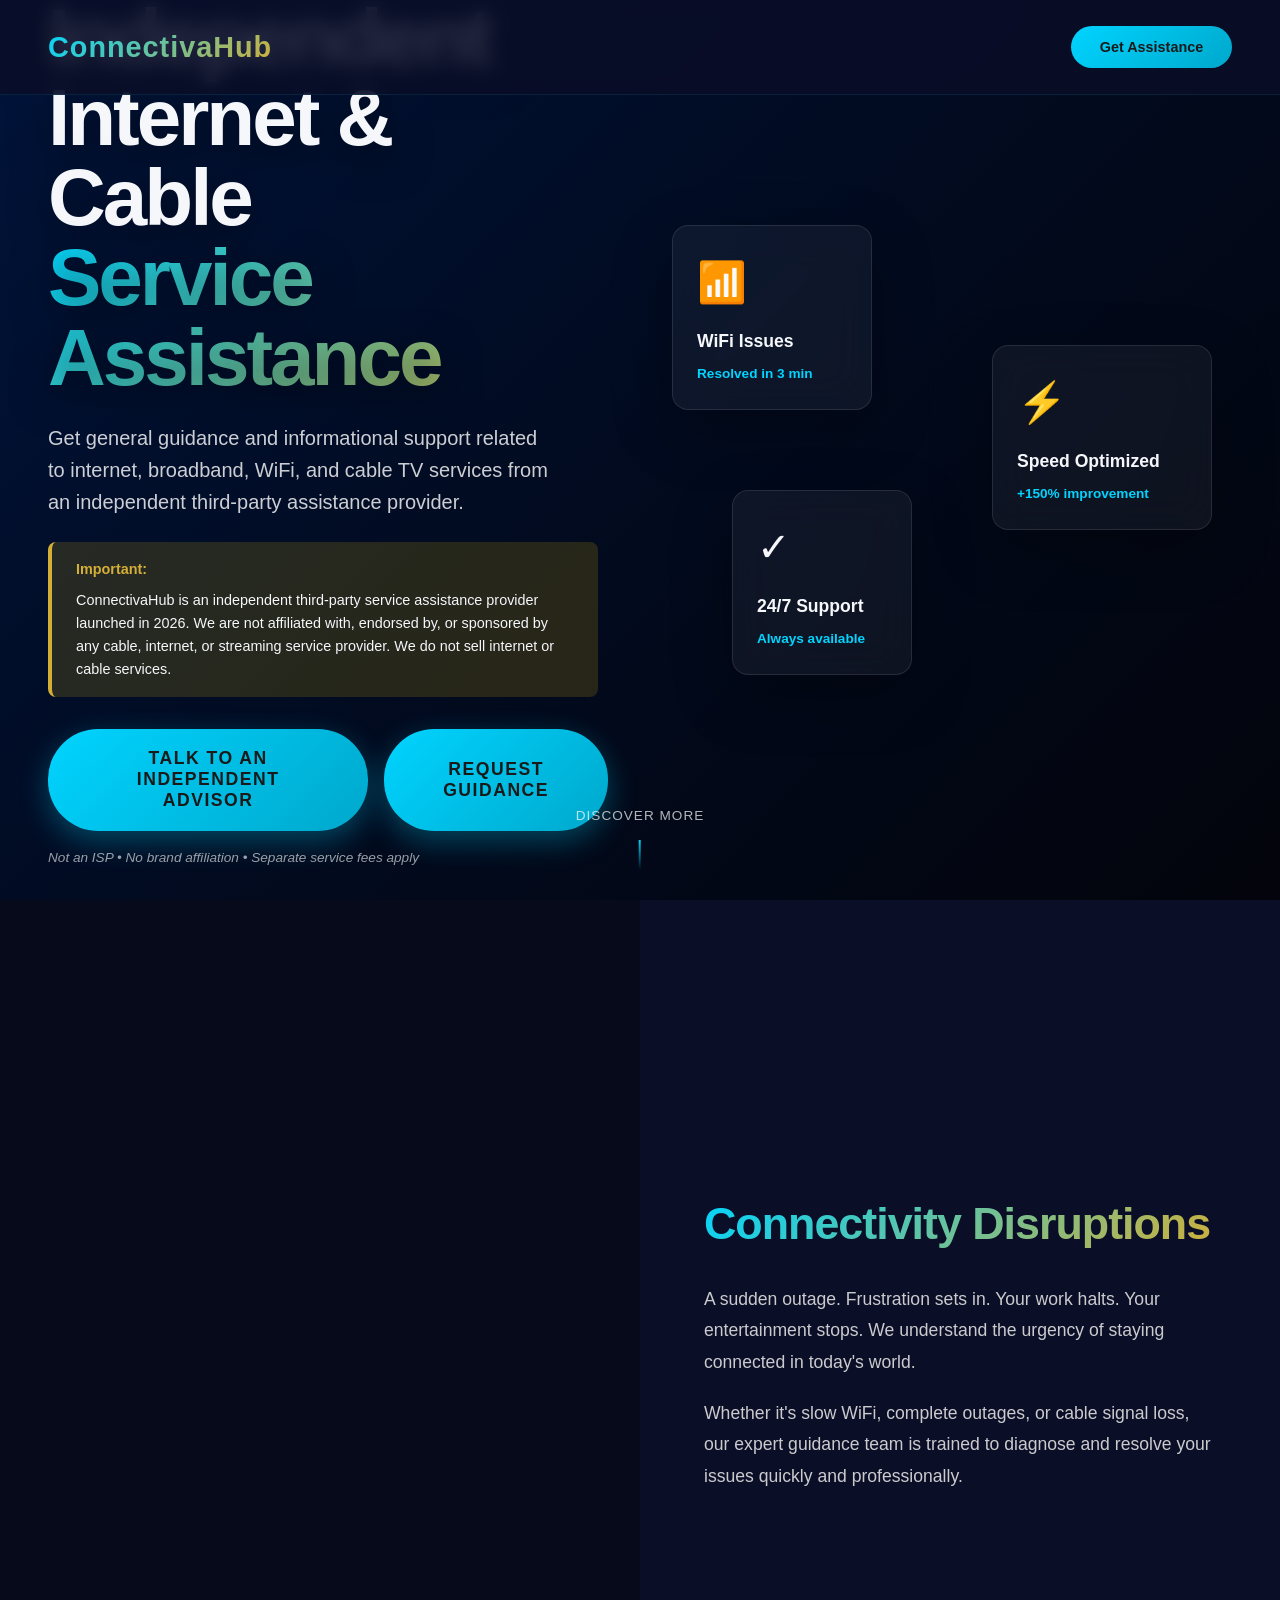
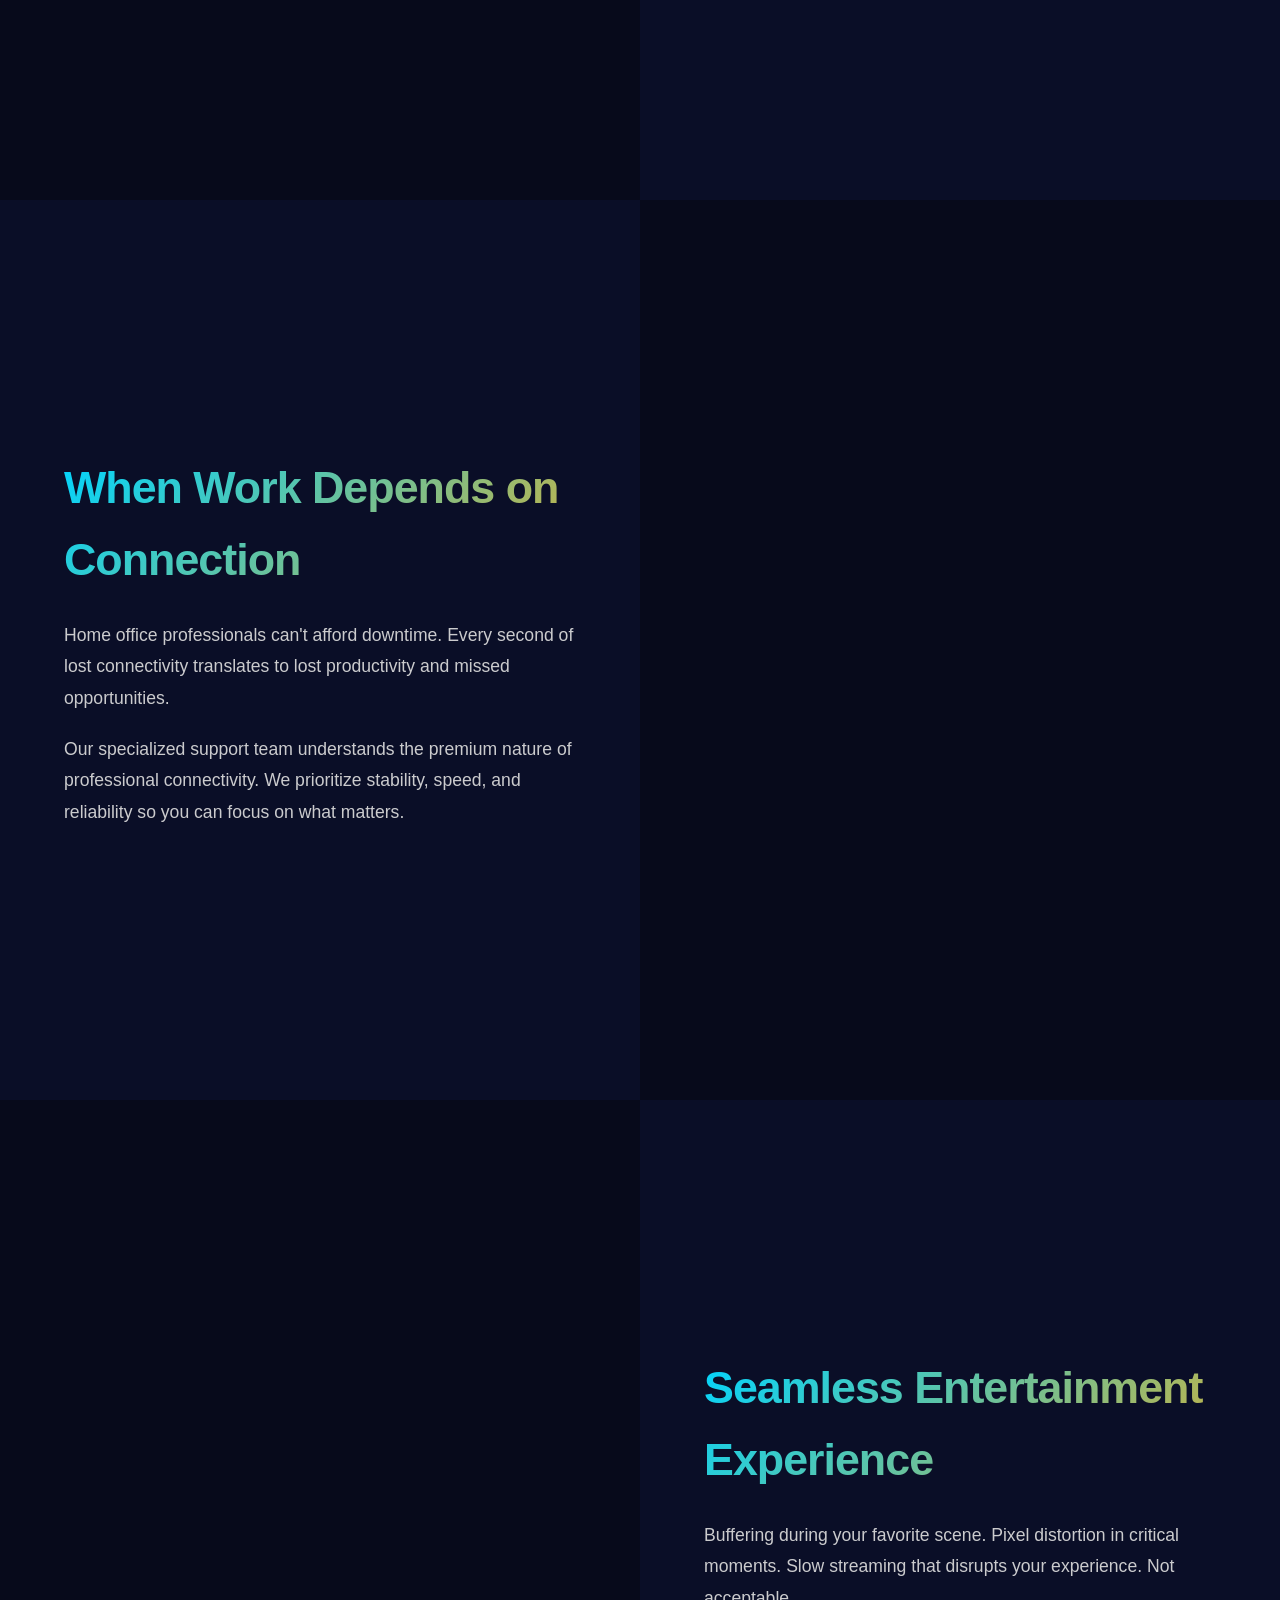
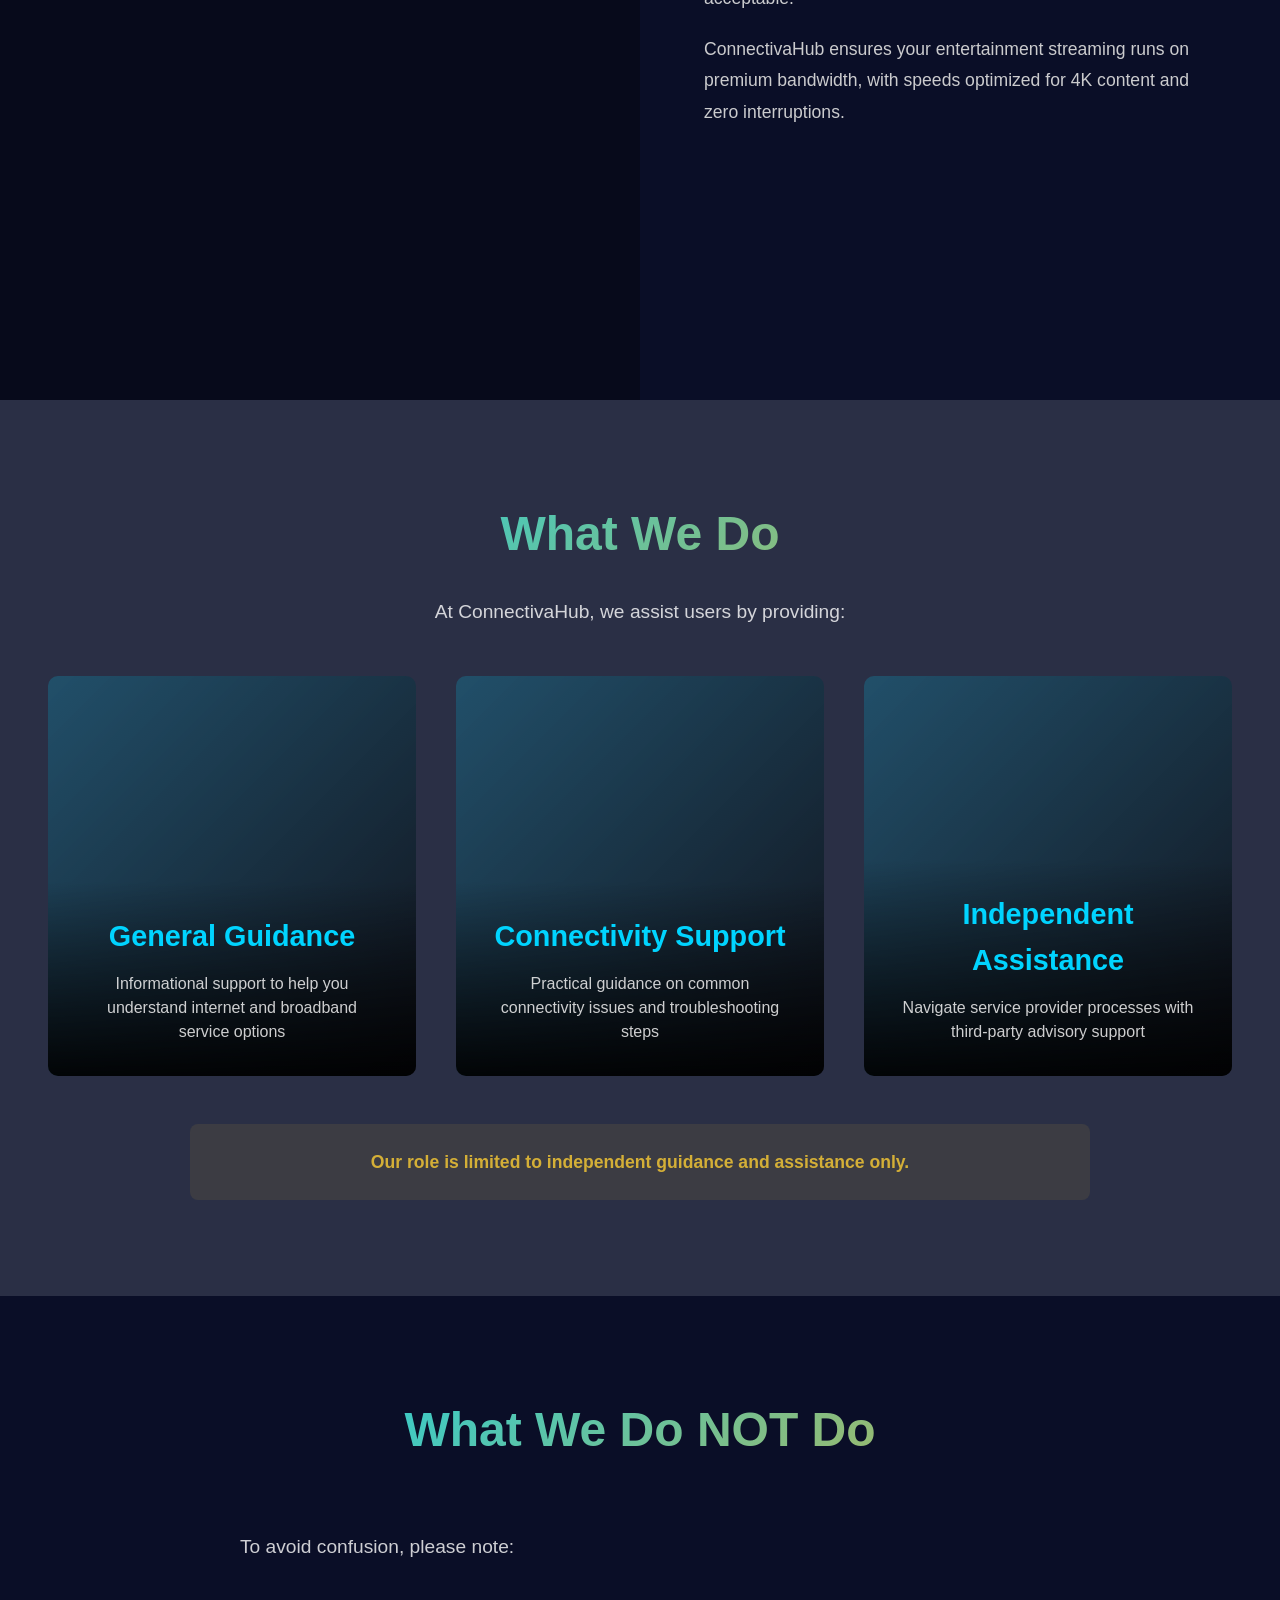
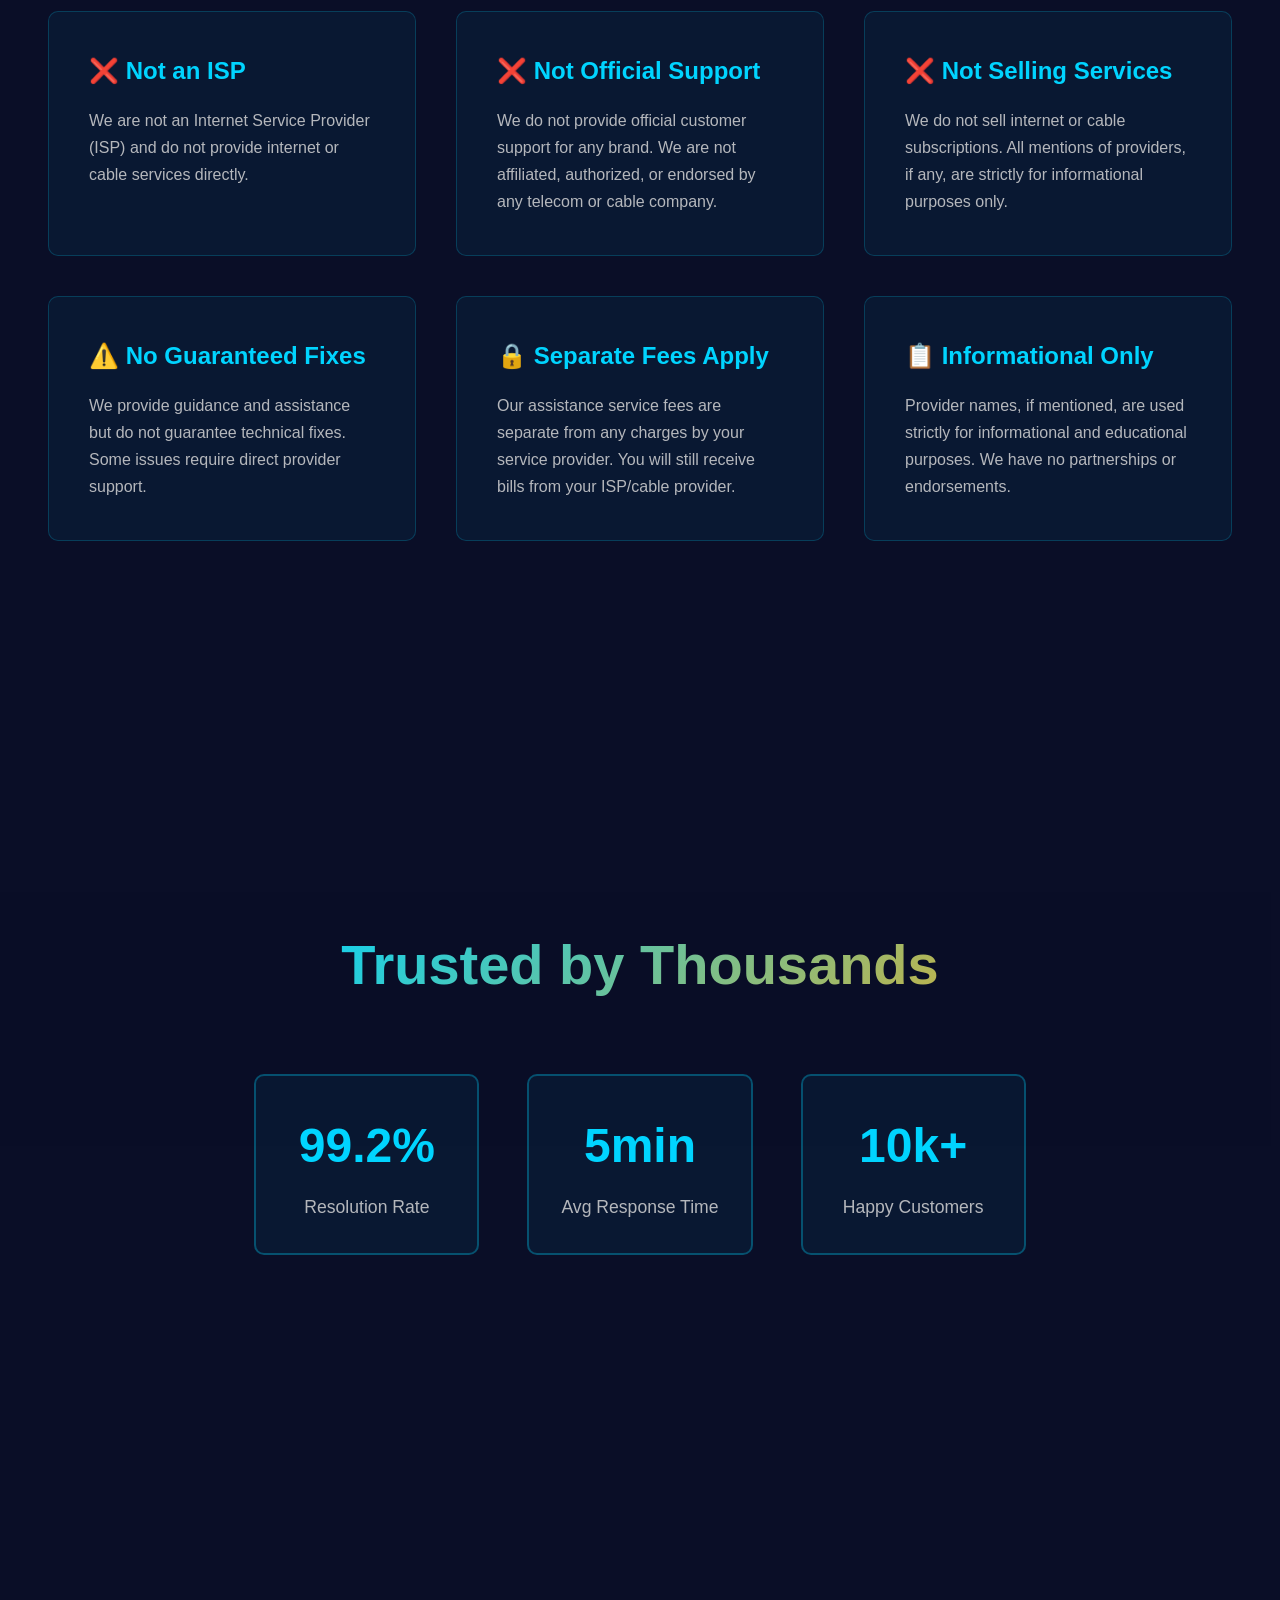
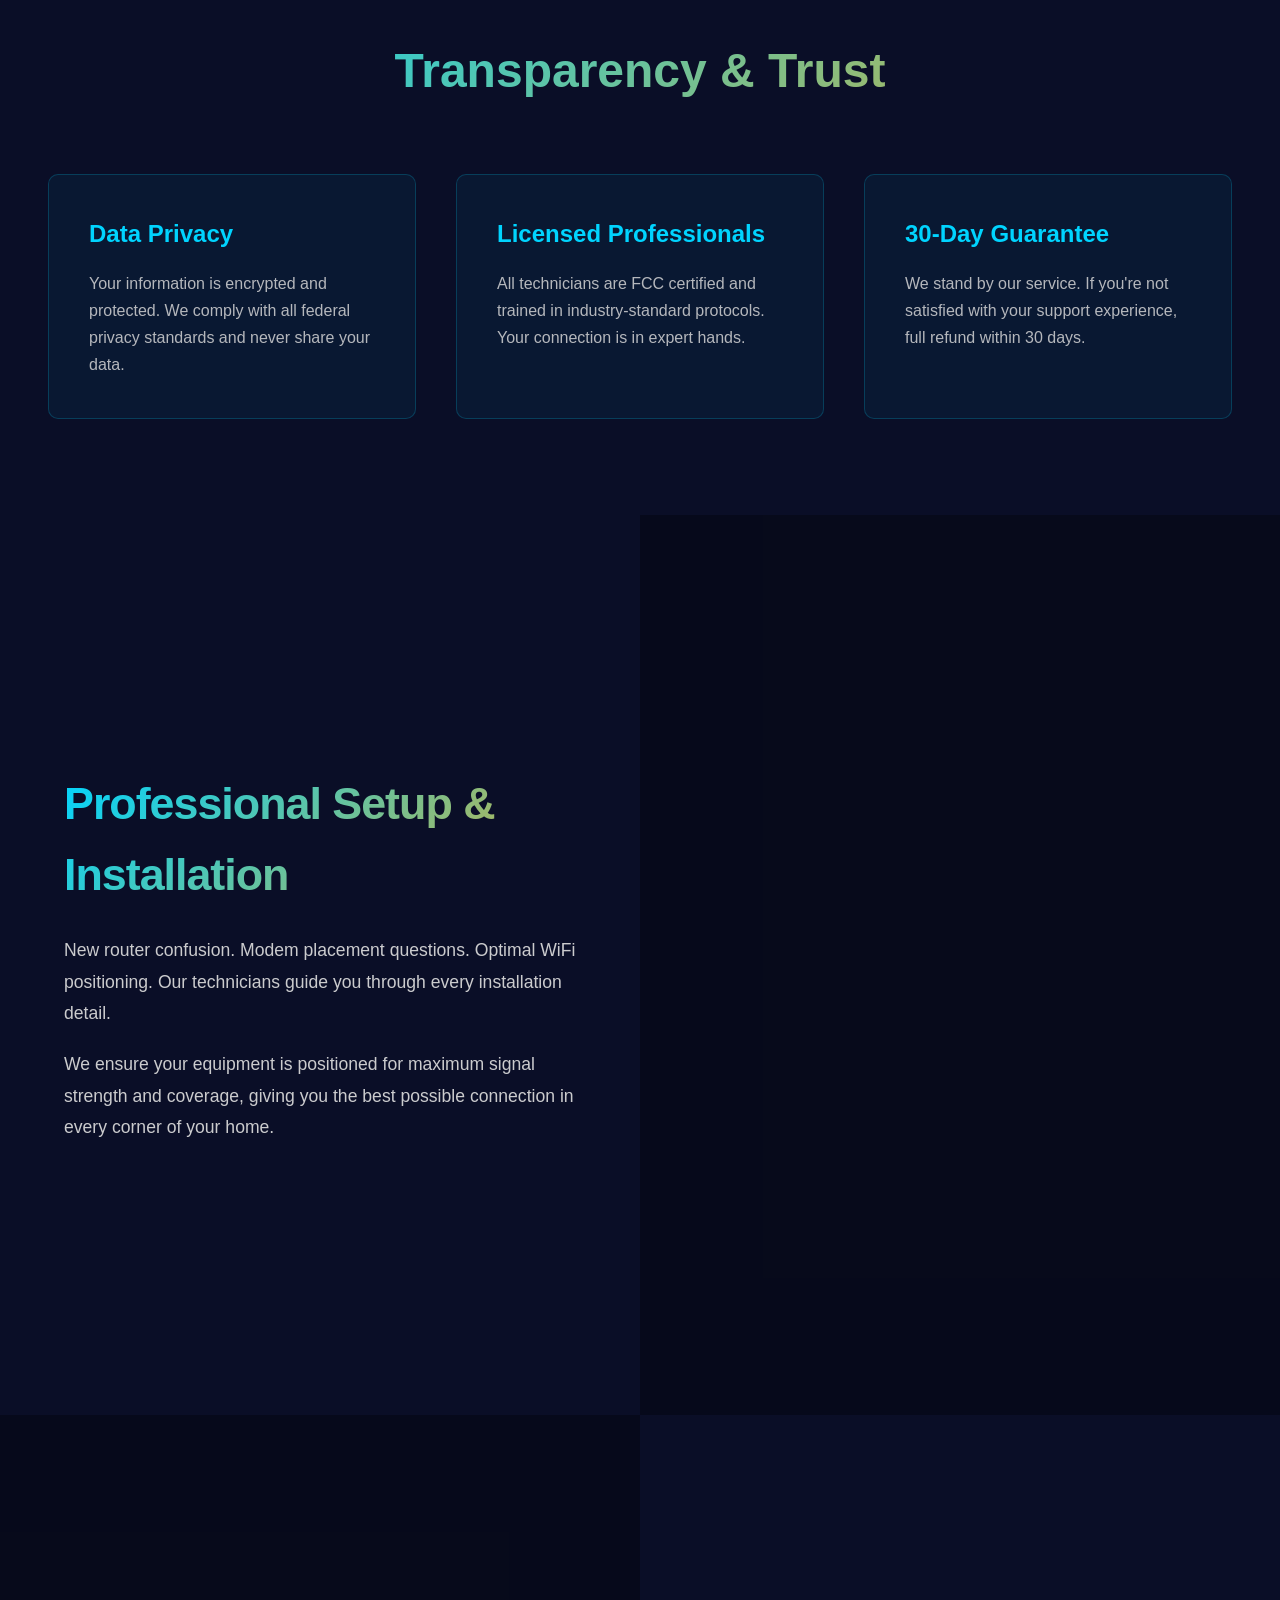
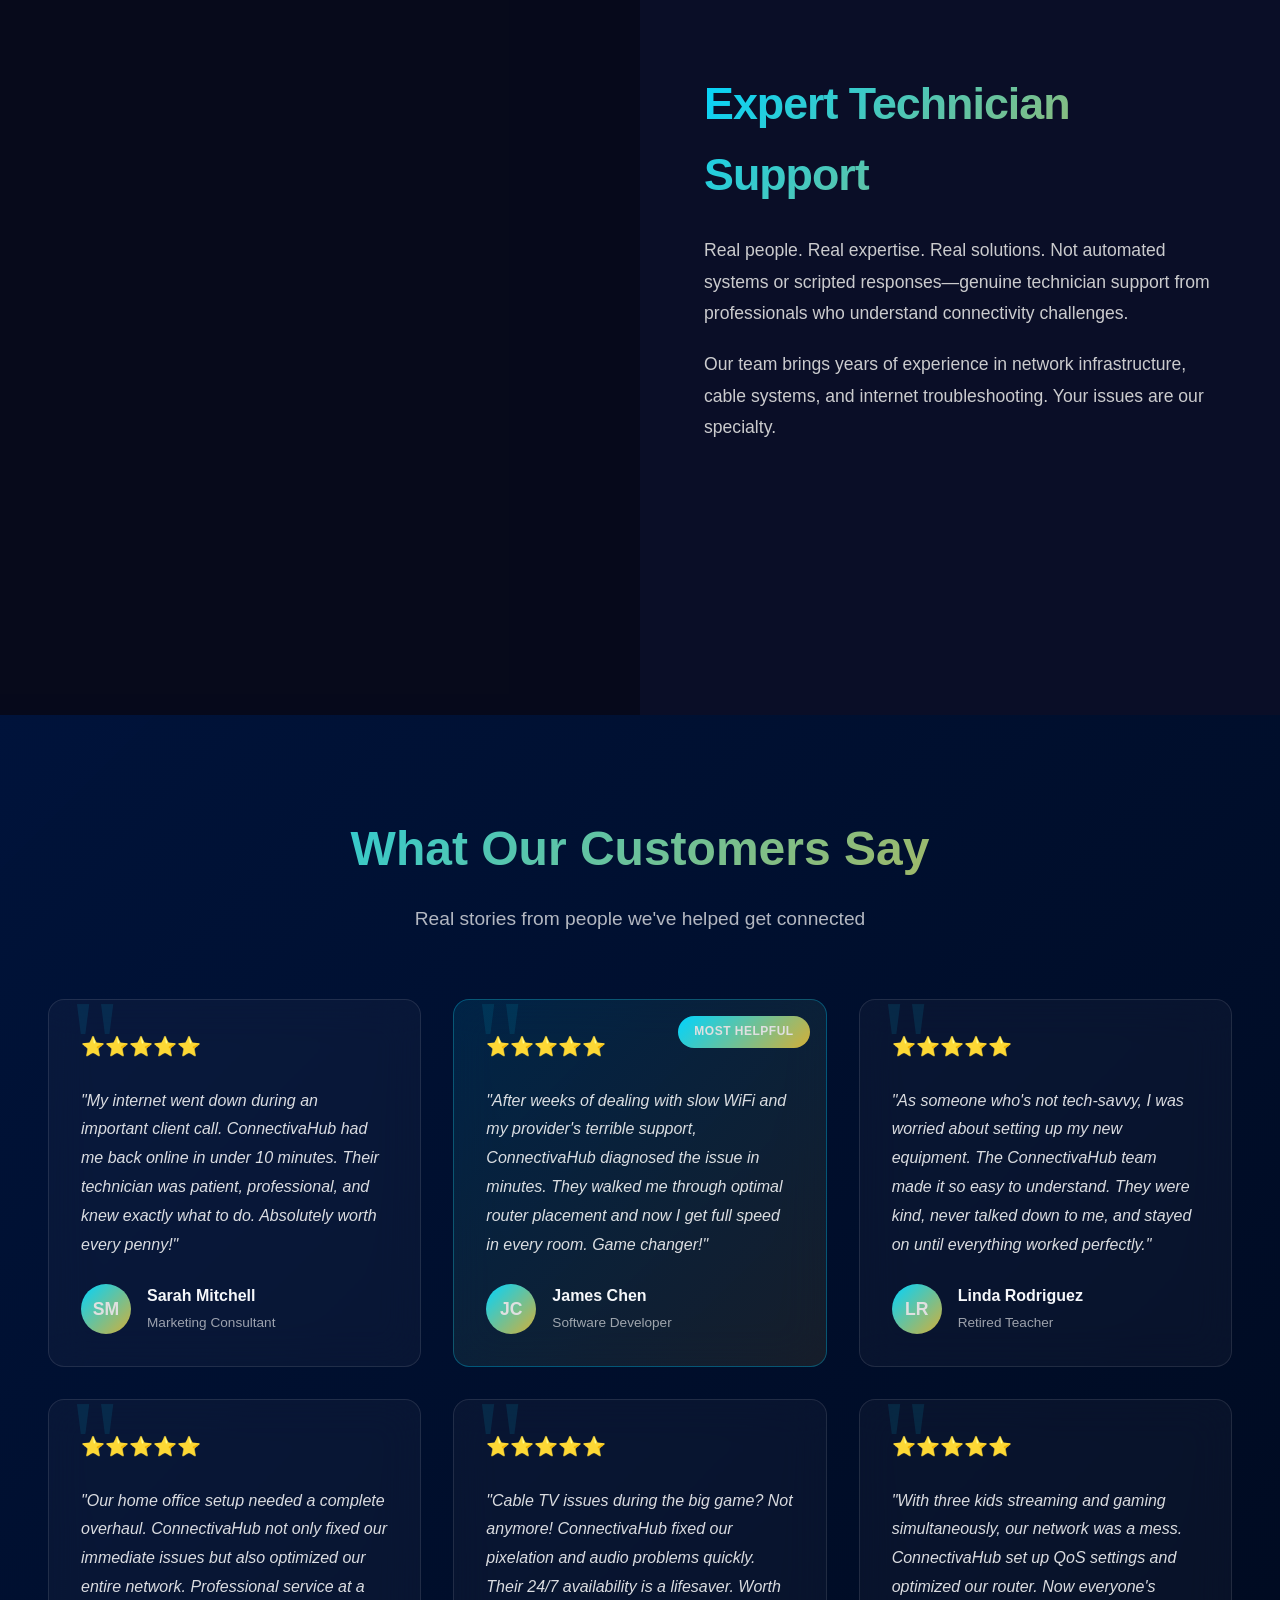
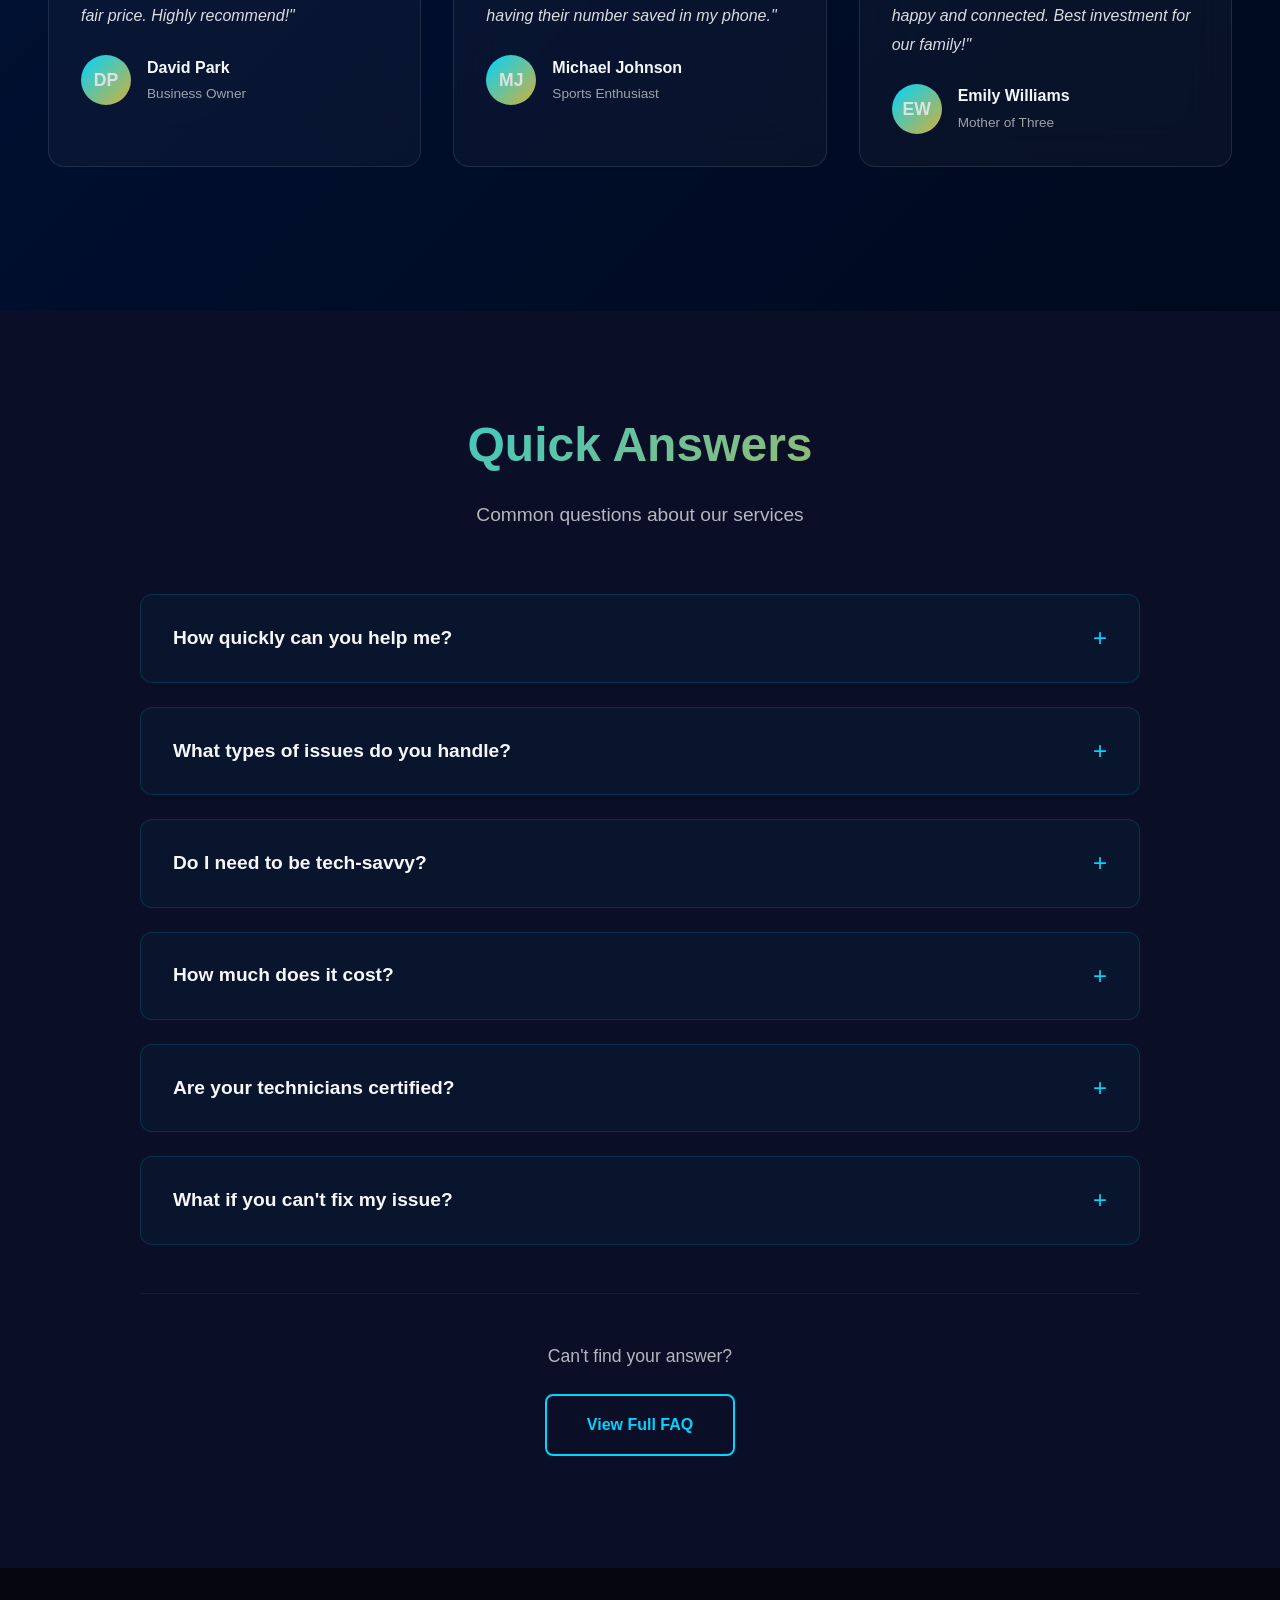
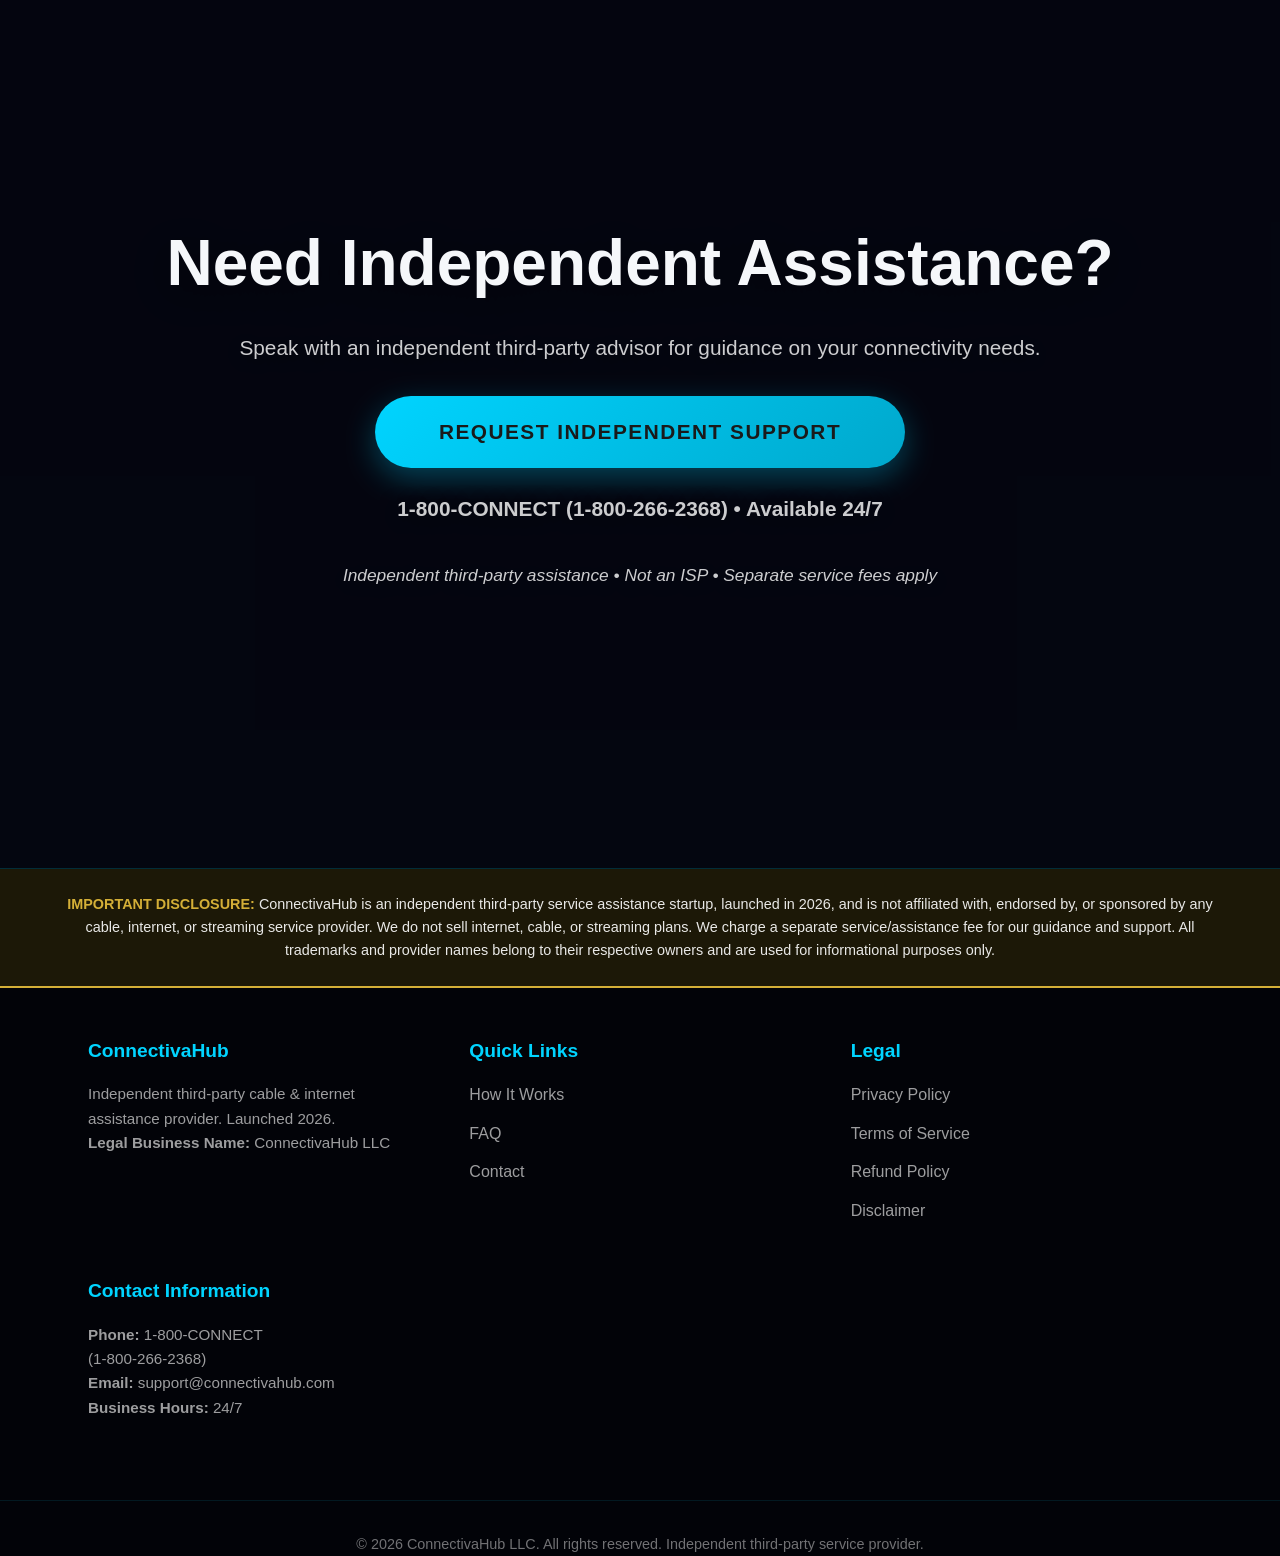
==== index.html @ 3f163848 "Initial commit: ConnectivaHub website - Independent third-party cable & internet assistance platform" ====
<!DOCTYPE html>
<html lang="en">
<head>
    <meta charset="UTF-8">
    <meta name="viewport" content="width=device-width, initial-scale=1.0">
    <title>ConnectivaHub - Independent Third-Party Cable & Internet Assistance</title>
    <link rel="stylesheet" href="style.css">
</head>
<body>
    <!-- Navigation -->
    <nav class="navbar">
        <div class="nav-container">
            <div class="logo">ConnectivaHub</div>
            <ul class="nav-links">
                <li><a href="index.html" class="active">Home</a></li>
                <li><a href="how-it-works.html">How It Works</a></li>
                <li><a href="faq.html">FAQ</a></li>
                <li><a href="contact.html">Contact</a></li>
            </ul>
            <button class="nav-cta">Get Assistance</button>
        </div>
    </nav>

    <!-- HERO SECTION -->
    <section class="hero">
        <div class="hero-background" style="background-image: url('https://images.unsplash.com/photo-1558002038-1055907df827?ixlib=rb-4.0.3&w=1600&q=80');">
            <div class="hero-overlay"></div>
        </div>
        
        <div class="hero-wrapper">
            <!-- Left Content -->
            <div class="hero-left">
                <div class="hero-badge">� Independent Third-Party Assistance</div>
                <h1 class="hero-title">
                    Independent Internet & Cable<br>
                    <span class="title-highlight">Service Assistance</span>
                </h1>
                <p class="hero-subtitle">Get general guidance and informational support related to internet, broadband, WiFi, and cable TV services from an independent third-party assistance provider.</p>
                
                <div class="hero-disclaimer">
                    <strong>Important:</strong> ConnectivaHub is an independent third-party service assistance provider launched in 2026. We are not affiliated with, endorsed by, or sponsored by any cable, internet, or streaming service provider. We do not sell internet or cable services.
                </div>
                
                <div class="hero-ctas">
                    <button class="cta-button hero-cta-primary">Talk to an Independent Advisor</button>
                    <button class="cta-button hero-cta-secondary">Request Guidance</button>
                </div>
                <div class="hero-cta-disclaimer">Not an ISP • No brand affiliation • Separate service fees apply</div>
                
                <div class="hero-stats">
                    <div class="stat-item">
                        <div class="stat-number">10K+</div>
                        <div class="stat-label">Problems Solved</div>
                    </div>
                    <div class="stat-divider"></div>
                    <div class="stat-item">
                        <div class="stat-number">5min</div>
                        <div class="stat-label">Avg Response</div>
                    </div>
                    <div class="stat-divider"></div>
                    <div class="stat-item">
                        <div class="stat-number">99%</div>
                        <div class="stat-label">Satisfaction</div>
                    </div>
                </div>
            </div>
            
            <!-- Right Content / Visual -->
            <div class="hero-right">
                <div class="hero-visual">
                    <div class="hero-card hero-card-1">
                        <div class="card-icon">📶</div>
                        <div class="card-title">WiFi Issues</div>
                        <div class="card-status">Resolved in 3 min</div>
                    </div>
                    <div class="hero-card hero-card-2">
                        <div class="card-icon">⚡</div>
                        <div class="card-title">Speed Optimized</div>
                        <div class="card-status">+150% improvement</div>
                    </div>
                    <div class="hero-card hero-card-3">
                        <div class="card-icon">✓</div>
                        <div class="card-title">24/7 Support</div>
                        <div class="card-status">Always available</div>
                    </div>
                </div>
            </div>
        </div>
        
        <div class="scroll-indicator">
            <span>Discover More</span>
            <div class="scroll-arrow"></div>
        </div>
    </section>

    <!-- STORY SECTION 1: THE PROBLEM -->
    <section class="story-section">
        <div class="story-image" style="background-image: url('https://images.unsplash.com/photo-1593642532400-2682810df593?ixlib=rb-4.0.3&w=1600&q=80');">
            <div class="image-overlay"></div>
        </div>
        <div class="story-content">
            <h2>Connectivity Disruptions</h2>
            <p>A sudden outage. Frustration sets in. Your work halts. Your entertainment stops. We understand the urgency of staying connected in today's world.</p>
            <p>Whether it's slow WiFi, complete outages, or cable signal loss, our expert guidance team is trained to diagnose and resolve your issues quickly and professionally.</p>
        </div>
    </section>

    <!-- STORY SECTION 2: WORK FROM HOME -->
    <section class="story-section reverse">
        <div class="story-image" style="background-image: url('https://images.unsplash.com/photo-1587825140708-dfaf72ae4b04?ixlib=rb-4.0.3&w=1600&q=80');">
            <div class="image-overlay"></div>
        </div>
        <div class="story-content">
            <h2>When Work Depends on Connection</h2>
            <p>Home office professionals can't afford downtime. Every second of lost connectivity translates to lost productivity and missed opportunities.</p>
            <p>Our specialized support team understands the premium nature of professional connectivity. We prioritize stability, speed, and reliability so you can focus on what matters.</p>
        </div>
    </section>

    <!-- STORY SECTION 3: ENTERTAINMENT -->
    <section class="story-section">
        <div class="story-image" style="background-image: url('https://images.unsplash.com/photo-1593784991095-a205069470b6?ixlib=rb-4.0.3&w=1600&q=80');">
            <div class="image-overlay"></div>
        </div>
        <div class="story-content">
            <h2>Seamless Entertainment Experience</h2>
            <p>Buffering during your favorite scene. Pixel distortion in critical moments. Slow streaming that disrupts your experience. Not acceptable.</p>
            <p>ConnectivaHub ensures your entertainment streaming runs on premium bandwidth, with speeds optimized for 4K content and zero interruptions.</p>
        </div>
    </section>

    <!-- HOW WE HELP SECTION -->
    <section class="help-section">
        <h2>What We Do</h2>
        <p class="section-intro">At ConnectivaHub, we assist users by providing:</p>
        <div class="help-grid">
            <div class="help-card" style="background-image: url('https://images.unsplash.com/photo-1550751827-4bd374c3f58b?ixlib=rb-4.0.3&w=800&q=80');">
                <div class="card-overlay"></div>
                <div class="card-content">
                    <h3>General Guidance</h3>
                    <p>Informational support to help you understand internet and broadband service options</p>
                </div>
            </div>
            <div class="help-card" style="background-image: url('https://images.unsplash.com/photo-1454165804606-c3d57bc86b40?ixlib=rb-4.0.3&w=800&q=80');">
                <div class="card-overlay"></div>
                <div class="card-content">
                    <h3>Connectivity Support</h3>
                    <p>Practical guidance on common connectivity issues and troubleshooting steps</p>
                </div>
            </div>
            <div class="help-card" style="background-image: url('https://images.unsplash.com/photo-1486312338219-ce68d2c6f44d?ixlib=rb-4.0.3&w=800&q=80');">
                <div class="card-overlay"></div>
                <div class="card-content">
                    <h3>Independent Assistance</h3>
                    <p>Navigate service provider processes with third-party advisory support</p>
                </div>
            </div>
        </div>
        <p class="section-disclaimer"><strong>Our role is limited to independent guidance and assistance only.</strong></p>
    </section>

    <!-- WHAT WE DON'T DO SECTION -->
    <section class="compliance-section">
        <h2>What We Do NOT Do</h2>
        <p class="section-intro">To avoid confusion, please note:</p>
        <div class="compliance-grid">
            <div class="compliance-card">
                <h3>❌ Not an ISP</h3>
                <p>We are not an Internet Service Provider (ISP) and do not provide internet or cable services directly.</p>
            </div>
            <div class="compliance-card">
                <h3>❌ Not Official Support</h3>
                <p>We do not provide official customer support for any brand. We are not affiliated, authorized, or endorsed by any telecom or cable company.</p>
            </div>
            <div class="compliance-card">
                <h3>❌ Not Selling Services</h3>
                <p>We do not sell internet or cable subscriptions. All mentions of providers, if any, are strictly for informational purposes only.</p>
            </div>
            <div class="compliance-card">
                <h3>⚠️ No Guaranteed Fixes</h3>
                <p>We provide guidance and assistance but do not guarantee technical fixes. Some issues require direct provider support.</p>
            </div>
            <div class="compliance-card">
                <h3>🔒 Separate Fees Apply</h3>
                <p>Our assistance service fees are separate from any charges by your service provider. You will still receive bills from your ISP/cable provider.</p>
            </div>
            <div class="compliance-card">
                <h3>📋 Informational Only</h3>
                <p>Provider names, if mentioned, are used strictly for informational and educational purposes. We have no partnerships or endorsements.</p>
            </div>
        </div>
    </section>

    <!-- TRUST SECTION -->
    <section class="trust-section" style="background-image: url('https://images.unsplash.com/photo-1521791136064-7986c2920216?ixlib=rb-4.0.3&w=1600&q=80');">
        <div class="trust-overlay"></div>
        <div class="trust-content">
            <h2>Trusted by Thousands</h2>
            <div class="trust-stats">
                <div class="stat">
                    <h3>99.2%</h3>
                    <p>Resolution Rate</p>
                </div>
                <div class="stat">
                    <h3>5min</h3>
                    <p>Avg Response Time</p>
                </div>
                <div class="stat">
                    <h3>10k+</h3>
                    <p>Happy Customers</p>
                </div>
            </div>
        </div>
    </section>

    <!-- COMPLIANCE SECTION -->
    <section class="compliance-section">
        <h2>Transparency & Trust</h2>
        <div class="compliance-grid">
            <div class="compliance-card">
                <h3>Data Privacy</h3>
                <p>Your information is encrypted and protected. We comply with all federal privacy standards and never share your data.</p>
            </div>
            <div class="compliance-card">
                <h3>Licensed Professionals</h3>
                <p>All technicians are FCC certified and trained in industry-standard protocols. Your connection is in expert hands.</p>
            </div>
            <div class="compliance-card">
                <h3>30-Day Guarantee</h3>
                <p>We stand by our service. If you're not satisfied with your support experience, full refund within 30 days.</p>
            </div>
        </div>
    </section>

    <!-- STORY SECTION 4: SETUP -->
    <section class="story-section reverse">
        <div class="story-image" style="background-image: url('https://images.unsplash.com/photo-1606904825846-647eb07f5be2?ixlib=rb-4.0.3&w=1600&q=80');">
            <div class="image-overlay"></div>
        </div>
        <div class="story-content">
            <h2>Professional Setup & Installation</h2>
            <p>New router confusion. Modem placement questions. Optimal WiFi positioning. Our technicians guide you through every installation detail.</p>
            <p>We ensure your equipment is positioned for maximum signal strength and coverage, giving you the best possible connection in every corner of your home.</p>
        </div>
    </section>

    <!-- STORY SECTION 5: SUPPORT -->
    <section class="story-section">
        <div class="story-image" style="background-image: url('https://images.unsplash.com/photo-1573496359142-b8d87734a5a2?ixlib=rb-4.0.3&w=1600&q=80');">
            <div class="image-overlay"></div>
        </div>
        <div class="story-content">
            <h2>Expert Technician Support</h2>
            <p>Real people. Real expertise. Real solutions. Not automated systems or scripted responses—genuine technician support from professionals who understand connectivity challenges.</p>
            <p>Our team brings years of experience in network infrastructure, cable systems, and internet troubleshooting. Your issues are our specialty.</p>
        </div>
    </section>

    <!-- TESTIMONIALS SECTION -->
    <section class="testimonials-section">
        <div class="testimonials-container">
            <h2 class="section-title">What Our Customers Say</h2>
            <p class="section-subtitle">Real stories from people we've helped get connected</p>
            
            <div class="testimonials-grid">
                <div class="testimonial-card">
                    <div class="testimonial-stars">⭐⭐⭐⭐⭐</div>
                    <p class="testimonial-text">"My internet went down during an important client call. ConnectivaHub had me back online in under 10 minutes. Their technician was patient, professional, and knew exactly what to do. Absolutely worth every penny!"</p>
                    <div class="testimonial-author">
                        <div class="author-avatar">SM</div>
                        <div class="author-info">
                            <div class="author-name">Sarah Mitchell</div>
                            <div class="author-role">Marketing Consultant</div>
                        </div>
                    </div>
                </div>

                <div class="testimonial-card featured">
                    <div class="featured-badge">Most Helpful</div>
                    <div class="testimonial-stars">⭐⭐⭐⭐⭐</div>
                    <p class="testimonial-text">"After weeks of dealing with slow WiFi and my provider's terrible support, ConnectivaHub diagnosed the issue in minutes. They walked me through optimal router placement and now I get full speed in every room. Game changer!"</p>
                    <div class="testimonial-author">
                        <div class="author-avatar">JC</div>
                        <div class="author-info">
                            <div class="author-name">James Chen</div>
                            <div class="author-role">Software Developer</div>
                        </div>
                    </div>
                </div>

                <div class="testimonial-card">
                    <div class="testimonial-stars">⭐⭐⭐⭐⭐</div>
                    <p class="testimonial-text">"As someone who's not tech-savvy, I was worried about setting up my new equipment. The ConnectivaHub team made it so easy to understand. They were kind, never talked down to me, and stayed on until everything worked perfectly."</p>
                    <div class="testimonial-author">
                        <div class="author-avatar">LR</div>
                        <div class="author-info">
                            <div class="author-name">Linda Rodriguez</div>
                            <div class="author-role">Retired Teacher</div>
                        </div>
                    </div>
                </div>

                <div class="testimonial-card">
                    <div class="testimonial-stars">⭐⭐⭐⭐⭐</div>
                    <p class="testimonial-text">"Our home office setup needed a complete overhaul. ConnectivaHub not only fixed our immediate issues but also optimized our entire network. Professional service at a fair price. Highly recommend!"</p>
                    <div class="testimonial-author">
                        <div class="author-avatar">DP</div>
                        <div class="author-info">
                            <div class="author-name">David Park</div>
                            <div class="author-role">Business Owner</div>
                        </div>
                    </div>
                </div>

                <div class="testimonial-card">
                    <div class="testimonial-stars">⭐⭐⭐⭐⭐</div>
                    <p class="testimonial-text">"Cable TV issues during the big game? Not anymore! ConnectivaHub fixed our pixelation and audio problems quickly. Their 24/7 availability is a lifesaver. Worth having their number saved in my phone."</p>
                    <div class="testimonial-author">
                        <div class="author-avatar">MJ</div>
                        <div class="author-info">
                            <div class="author-name">Michael Johnson</div>
                            <div class="author-role">Sports Enthusiast</div>
                        </div>
                    </div>
                </div>

                <div class="testimonial-card">
                    <div class="testimonial-stars">⭐⭐⭐⭐⭐</div>
                    <p class="testimonial-text">"With three kids streaming and gaming simultaneously, our network was a mess. ConnectivaHub set up QoS settings and optimized our router. Now everyone's happy and connected. Best investment for our family!"</p>
                    <div class="testimonial-author">
                        <div class="author-avatar">EW</div>
                        <div class="author-info">
                            <div class="author-name">Emily Williams</div>
                            <div class="author-role">Mother of Three</div>
                        </div>
                    </div>
                </div>
            </div>
        </div>
    </section>

    <!-- FAQ SECTION -->
    <section class="faq-homepage-section">
        <div class="faq-homepage-container">
            <h2 class="section-title">Quick Answers</h2>
            <p class="section-subtitle">Common questions about our services</p>
            
            <div class="faq-homepage-grid">
                <div class="faq-homepage-item">
                    <div class="faq-homepage-question">
                        <h3>How quickly can you help me?</h3>
                        <span class="faq-homepage-icon">+</span>
                    </div>
                    <div class="faq-homepage-answer">
                        <p>Most customers connect with an expert within 5 minutes. Our average diagnosis time is also 5 minutes, meaning many issues are resolved in a single 10-minute call. We're available 24/7 for emergency support.</p>
                    </div>
                </div>

                <div class="faq-homepage-item">
                    <div class="faq-homepage-question">
                        <h3>What types of issues do you handle?</h3>
                        <span class="faq-homepage-icon">+</span>
                    </div>
                    <div class="faq-homepage-answer">
                        <p>We handle all internet and cable connectivity issues: WiFi problems, slow speeds, complete outages, router setup, modem configuration, cable TV signal issues, streaming problems, and network optimization.</p>
                    </div>
                </div>

                <div class="faq-homepage-item">
                    <div class="faq-homepage-question">
                        <h3>Do I need to be tech-savvy?</h3>
                        <span class="faq-homepage-icon">+</span>
                    </div>
                    <div class="faq-homepage-answer">
                        <p>Not at all! Our technicians are experts at explaining technical concepts in simple terms. We provide clear, step-by-step guidance regardless of your technical knowledge level.</p>
                    </div>
                </div>

                <div class="faq-homepage-item">
                    <div class="faq-homepage-question">
                        <h3>How much does it cost?</h3>
                        <span class="faq-homepage-icon">+</span>
                    </div>
                    <div class="faq-homepage-answer">
                        <p>Pricing varies based on the complexity of your issue. We offer transparent pricing with no hidden fees, and all services come with our 30-day satisfaction guarantee. Call us for a free quote.</p>
                    </div>
                </div>

                <div class="faq-homepage-item">
                    <div class="faq-homepage-question">
                        <h3>Are your technicians certified?</h3>
                        <span class="faq-homepage-icon">+</span>
                    </div>
                    <div class="faq-homepage-answer">
                        <p>Yes! All our technicians are FCC certified and undergo continuous training in the latest networking technologies, cable systems, and troubleshooting protocols.</p>
                    </div>
                </div>

                <div class="faq-homepage-item">
                    <div class="faq-homepage-question">
                        <h3>What if you can't fix my issue?</h3>
                        <span class="faq-homepage-icon">+</span>
                    </div>
                    <div class="faq-homepage-answer">
                        <p>We maintain a 99.2% resolution rate, but if we can't resolve your issue, you don't pay. Plus, we'll coordinate with your service provider or recommend next steps at no additional charge.</p>
                    </div>
                </div>
            </div>

            <div class="faq-homepage-cta">
                <p>Can't find your answer?</p>
                <a href="faq.html" class="faq-link-button">View Full FAQ</a>
            </div>
        </div>
    </section>

    <!-- FINAL CTA SECTION -->
    <section class="final-cta" style="background-image: url('https://images.unsplash.com/photo-1534536281715-e28d76689b4d?ixlib=rb-4.0.3&w=1600&q=80');">
        <div class="cta-overlay"></div>
        <div class="cta-content">
            <h2>Need Independent Assistance?</h2>
            <p>Speak with an independent third-party advisor for guidance on your connectivity needs.</p>
            <button class="cta-button large-cta">Request Independent Support</button>
            <p class="cta-subtext">1-800-CONNECT (1-800-266-2368) • Available 24/7</p>
            <p class="cta-disclaimer"><small>Independent third-party assistance • Not an ISP • Separate service fees apply</small></p>
        </div>
    </section>

    <!-- FOOTER -->
    <footer class="footer">
        <!-- Independent Disclosure -->
        <div class="footer-disclosure">
            <p><strong>IMPORTANT DISCLOSURE:</strong> ConnectivaHub is an independent third-party service assistance startup, launched in 2026, and is not affiliated with, endorsed by, or sponsored by any cable, internet, or streaming service provider. We do not sell internet, cable, or streaming plans. We charge a separate service/assistance fee for our guidance and support. All trademarks and provider names belong to their respective owners and are used for informational purposes only.</p>
        </div>
        
        <div class="footer-container">
            <div class="footer-column">
                <h4>ConnectivaHub</h4>
                <p>Independent third-party cable & internet assistance provider. Launched 2026.</p>
                <p><strong>Legal Business Name:</strong> ConnectivaHub LLC</p>
            </div>
            <div class="footer-column">
                <h4>Quick Links</h4>
                <ul>
                    <li><a href="how-it-works.html">How It Works</a></li>
                    <li><a href="faq.html">FAQ</a></li>
                    <li><a href="contact.html">Contact</a></li>
                </ul>
            </div>
            <div class="footer-column">
                <h4>Legal</h4>
                <ul>
                    <li><a href="privacy.html">Privacy Policy</a></li>
                    <li><a href="terms.html">Terms of Service</a></li>
                    <li><a href="refund.html">Refund Policy</a></li>
                    <li><a href="disclaimer.html">Disclaimer</a></li>
                </ul>
            </div>
            <div class="footer-column">
                <h4>Contact Information</h4>
                <p><strong>Phone:</strong> 1-800-CONNECT<br>(1-800-266-2368)</p>
                <p><strong>Email:</strong> support@connectivahub.com</p>
                <p><strong>Business Hours:</strong> 24/7</p>
            </div>
        </div>
        <div class="footer-bottom">
            <p>&copy; 2026 ConnectivaHub LLC. All rights reserved. Independent third-party service provider.</p>
        </div>
    </footer>

    <script src="script.js"></script>
</body>
</html>
---- style.css ----
/* ============================================
   LUXURY CINEMATIC CABLE & INTERNET WEBSITE
   ============================================ */

* {
    margin: 0;
    padding: 0;
    box-sizing: border-box;
}

:root {
    --primary-dark: #0a0e27;
    --primary-light: #f5f7fa;
    --accent-blue: #00d4ff;
    --accent-gold: #d4af37;
    --text-light: #e0e0e0;
    --text-dark: #1a1a1a;
    --gray-subtle: #2a2f45;
    --shadow-deep: 0 20px 60px rgba(0, 0, 0, 0.5);
}

html {
    scroll-behavior: smooth;
}

body {
    font-family: 'Segoe UI', Tahoma, Geneva, Verdana, sans-serif;
    color: var(--text-light);
    background-color: var(--primary-dark);
    overflow-x: hidden;
    line-height: 1.6;
}

/* ============================================
   NAVIGATION
   ============================================ */

.navbar {
    position: fixed;
    top: 0;
    left: 0;
    right: 0;
    width: 100%;
    z-index: 1000;
    background: rgba(10, 14, 39, 0.85);
    backdrop-filter: blur(10px);
    border-bottom: 1px solid rgba(0, 212, 255, 0.1);
}

.nav-container {
    max-width: 1400px;
    margin: 0 auto;
    padding: 1.5rem 3rem;
    display: flex;
    justify-content: space-between;
    align-items: center;
}

.logo {
    font-size: 1.8rem;
    font-weight: 700;
    background: linear-gradient(135deg, var(--accent-blue), var(--accent-gold));
    -webkit-background-clip: text;
    -webkit-text-fill-color: transparent;
    background-clip: text;
    letter-spacing: 1px;
}

.nav-links {
    display: flex;
    list-style: none;
    gap: 2.5rem;
}

.nav-links a {
    color: var(--text-light);
    text-decoration: none;
    font-size: 0.95rem;
    transition: all 0.3s ease;
    position: relative;
}

.nav-links a::after {
    content: '';
    position: absolute;
    bottom: -5px;
    left: 0;
    width: 0;
    height: 2px;
    background: var(--accent-blue);
    transition: width 0.3s ease;
}

.nav-links a:hover::after,
.nav-links a.active::after {
    width: 100%;
}

.nav-cta {
    background: linear-gradient(135deg, var(--accent-blue), #00a8cc);
    color: var(--text-dark);
    border: none;
    padding: 0.8rem 1.8rem;
    border-radius: 50px;
    font-weight: 600;
    cursor: pointer;
    transition: all 0.3s ease;
    font-size: 0.9rem;
}

.nav-cta:hover {
    transform: translateY(-2px);
    box-shadow: 0 10px 30px rgba(0, 212, 255, 0.3);
}

/* ============================================
   HERO SECTION
   ============================================ */

.hero {
    height: 100vh;
    position: relative;
    display: flex;
    align-items: center;
    justify-content: center;
    color: var(--primary-light);
    overflow: hidden;
}

.hero-background {
    position: absolute;
    top: 0;
    left: 0;
    right: 0;
    bottom: 0;
    background-size: cover;
    background-position: center;
    background-attachment: fixed;
    z-index: 0;
}

.hero-overlay {
    position: absolute;
    top: 0;
    left: 0;
    right: 0;
    bottom: 0;
    background: linear-gradient(135deg, rgba(0, 20, 60, 0.95) 0%, rgba(0, 10, 30, 0.85) 50%, rgba(0, 0, 0, 0.7) 100%);
    z-index: 1;
}

.hero-wrapper {
    position: relative;
    z-index: 2;
    max-width: 1400px;
    width: 100%;
    padding: 0 3rem;
    display: grid;
    grid-template-columns: 1fr 1fr;
    gap: 4rem;
    align-items: center;
}

.hero-left {
    animation: fadeInLeft 1s ease-out;
}

.hero-right {
    animation: fadeInRight 1s ease-out;
    display: flex;
    justify-content: center;
    align-items: center;
}

@keyframes fadeInLeft {
    from {
        opacity: 0;
        transform: translateX(-50px);
    }
    to {
        opacity: 1;
        transform: translateX(0);
    }
}

@keyframes fadeInRight {
    from {
        opacity: 0;
        transform: translateX(50px);
    }
    to {
        opacity: 1;
        transform: translateX(0);
    }
}

.hero-badge {
    display: inline-block;
    background: linear-gradient(135deg, rgba(0, 212, 255, 0.2), rgba(212, 175, 55, 0.2));
    border: 1px solid rgba(0, 212, 255, 0.3);
    padding: 0.5rem 1.2rem;
    border-radius: 50px;
    font-size: 0.85rem;
    font-weight: 600;
    letter-spacing: 0.5px;
    margin-bottom: 1.5rem;
    backdrop-filter: blur(10px);
}

.hero-title {
    font-size: 5rem;
    font-weight: 900;
    margin-bottom: 1.5rem;
    letter-spacing: -3px;
    line-height: 1;
    text-shadow: 0 10px 40px rgba(0, 0, 0, 0.5);
}

.title-highlight {
    background: linear-gradient(135deg, var(--accent-blue), var(--accent-gold));
    -webkit-background-clip: text;
    -webkit-text-fill-color: transparent;
    background-clip: text;
    display: inline-block;
}

.hero-subtitle {
    font-size: 1.25rem;
    margin-bottom: 1.5rem;
    color: rgba(255, 255, 255, 0.8);
    font-weight: 400;
    line-height: 1.6;
    max-width: 500px;
}

.hero-disclaimer {
    background: rgba(255, 200, 0, 0.15);
    border-left: 4px solid var(--accent-gold);
    padding: 1rem 1.5rem;
    border-radius: 8px;
    margin-bottom: 2rem;
    font-size: 0.9rem;
    line-height: 1.6;
    max-width: 550px;
}

.hero-disclaimer strong {
    color: var(--accent-gold);
    display: block;
    margin-bottom: 0.5rem;
}

.hero-ctas {
    display: flex;
    gap: 1rem;
    margin-bottom: 1rem;
}

.hero-cta-disclaimer {
    font-size: 0.85rem;
    color: rgba(255, 255, 255, 0.6);
    margin-bottom: 2rem;
    font-style: italic;
}

.hero-cta-primary {
    background: linear-gradient(135deg, var(--accent-blue), #00a8cc);
    padding: 1rem 2.5rem;
    font-size: 1.1rem;
    font-weight: 600;
    border: none;
    color: white;
    border-radius: 8px;
    cursor: pointer;
    transition: all 0.3s ease;
    box-shadow: 0 10px 30px rgba(0, 212, 255, 0.3);
}

.hero-cta-primary:hover {
    transform: translateY(-2px);
    box-shadow: 0 15px 40px rgba(0, 212, 255, 0.4);
}

.hero-cta-secondary {
    background: transparent;
    padding: 1rem 2.5rem;
    font-size: 1.1rem;
    font-weight: 600;
    border: 2px solid rgba(255, 255, 255, 0.3);
    color: white;
    border-radius: 8px;
    cursor: pointer;
    transition: all 0.3s ease;
    backdrop-filter: blur(10px);
}

.hero-cta-secondary:hover {
    background: rgba(255, 255, 255, 0.1);
    border-color: rgba(255, 255, 255, 0.5);
}

.hero-stats {
    display: flex;
    gap: 2rem;
    align-items: center;
}

.stat-item {
    text-align: left;
}

.stat-number {
    font-size: 2.5rem;
    font-weight: 900;
    background: linear-gradient(135deg, var(--accent-blue), var(--accent-gold));
    -webkit-background-clip: text;
    -webkit-text-fill-color: transparent;
    background-clip: text;
    line-height: 1;
    margin-bottom: 0.3rem;
}

.stat-label {
    font-size: 0.8rem;
    color: rgba(255, 255, 255, 0.6);
    text-transform: uppercase;
    letter-spacing: 1px;
}

.stat-divider {
    width: 1px;
    height: 40px;
    background: linear-gradient(to bottom, transparent, rgba(255, 255, 255, 0.2), transparent);
}

.hero-visual {
    position: relative;
    width: 100%;
    height: 450px;
}

.hero-card {
    position: absolute;
    background: rgba(255, 255, 255, 0.05);
    backdrop-filter: blur(20px);
    border: 1px solid rgba(255, 255, 255, 0.1);
    border-radius: 16px;
    padding: 1.5rem;
    box-shadow: 0 20px 60px rgba(0, 0, 0, 0.3);
    transition: all 0.3s ease;
}

.hero-card:hover {
    transform: translateY(-5px);
    box-shadow: 0 25px 70px rgba(0, 212, 255, 0.2);
    border-color: rgba(0, 212, 255, 0.3);
}

.hero-card-1 {
    top: 0;
    left: 0;
    width: 200px;
    animation: float 3s ease-in-out infinite;
}

.hero-card-2 {
    top: 120px;
    right: 20px;
    width: 220px;
    animation: float 3s ease-in-out infinite 0.5s;
}

.hero-card-3 {
    bottom: 0;
    left: 60px;
    width: 180px;
    animation: float 3s ease-in-out infinite 1s;
}

@keyframes float {
    0%, 100% {
        transform: translateY(0);
    }
    50% {
        transform: translateY(-15px);
    }
}

.card-icon {
    font-size: 2.5rem;
    margin-bottom: 0.8rem;
}

.card-title {
    font-size: 1.1rem;
    font-weight: 700;
    color: var(--primary-light);
    margin-bottom: 0.5rem;
}

.card-status {
    font-size: 0.85rem;
    color: var(--accent-blue);
    font-weight: 600;
}

/* Scroll Indicator */
.scroll-indicator {
    position: absolute;
    bottom: 30px;
    left: 50%;
    transform: translateX(-50%);
    z-index: 2;
    display: flex;
    flex-direction: column;
    align-items: center;
    gap: 0.8rem;
    animation: bounce 2s infinite;
}

.scroll-indicator span {
    font-size: 0.85rem;
    text-transform: uppercase;
    letter-spacing: 1px;
    color: rgba(255, 255, 255, 0.7);
}

.scroll-arrow {
    width: 2px;
    height: 30px;
    background: linear-gradient(to bottom, var(--accent-blue), transparent);
}

@keyframes bounce {
    0%, 100% {
        transform: translateX(-50%) translateY(0);
    }
    50% {
        transform: translateX(-50%) translateY(-10px);
    }
}

/* ============================================
   STORY SECTIONS
   ============================================ */

.story-section {
    display: grid;
    grid-template-columns: 1fr 1fr;
    gap: 0;
    min-height: 100vh;
    align-items: center;
    position: relative;
    overflow: hidden;
}

.story-section.reverse {
    direction: rtl;
}

.story-section.reverse > * {
    direction: ltr;
}

.story-image {
    background-size: cover;
    background-position: center;
    background-attachment: fixed;
    height: 100%;
    min-height: 100vh;
    position: relative;
    overflow: hidden;
}

.image-overlay {
    position: absolute;
    top: 0;
    left: 0;
    right: 0;
    bottom: 0;
    background: rgba(0, 0, 0, 0.3);
    transition: opacity 0.3s ease;
}

.story-image:hover .image-overlay {
    opacity: 0.1;
}

.story-content {
    padding: 4rem;
    display: flex;
    flex-direction: column;
    justify-content: center;
    background: var(--primary-dark);
    height: 100%;
    position: relative;
    z-index: 2;
}

.story-content h2 {
    font-size: 2.8rem;
    margin-bottom: 1.5rem;
    font-weight: 800;
    background: linear-gradient(135deg, var(--accent-blue), var(--accent-gold));
    -webkit-background-clip: text;
    -webkit-text-fill-color: transparent;
    background-clip: text;
    letter-spacing: -1px;
}

.story-content p {
    font-size: 1.1rem;
    line-height: 1.8;
    margin-bottom: 1.2rem;
    color: rgba(224, 224, 224, 0.9);
}

/* ============================================
   HELP SECTION
   ============================================ */

.help-section {
    padding: 6rem 3rem;
    background: var(--gray-subtle);
    text-align: center;
}

.help-section h2 {
    font-size: 3rem;
    margin-bottom: 1.5rem;
    background: linear-gradient(135deg, var(--accent-blue), var(--accent-gold));
    -webkit-background-clip: text;
    -webkit-text-fill-color: transparent;
    background-clip: text;
}

.section-intro {
    font-size: 1.2rem;
    color: rgba(255, 255, 255, 0.8);
    margin-bottom: 3rem;
    max-width: 800px;
    margin-left: auto;
    margin-right: auto;
}

.section-disclaimer {
    font-size: 1.1rem;
    color: var(--accent-gold);
    margin-top: 3rem;
    padding: 1.5rem;
    background: rgba(212, 175, 55, 0.1);
    border-radius: 8px;
    max-width: 900px;
    margin-left: auto;
    margin-right: auto;
}

.help-grid {
    display: grid;
    grid-template-columns: repeat(auto-fit, minmax(300px, 1fr));
    gap: 2.5rem;
    max-width: 1200px;
    margin: 0 auto;
}

.help-card {
    background-size: cover;
    background-position: center;
    height: 400px;
    border-radius: 10px;
    overflow: hidden;
    position: relative;
    cursor: pointer;
    transition: all 0.4s ease;
}

.help-card:hover {
    transform: translateY(-10px);
}

.card-overlay {
    position: absolute;
    top: 0;
    left: 0;
    right: 0;
    bottom: 0;
    background: linear-gradient(135deg, rgba(0, 212, 255, 0.2), rgba(0, 0, 0, 0.6));
    transition: all 0.4s ease;
}

.help-card:hover .card-overlay {
    background: linear-gradient(135deg, rgba(0, 212, 255, 0.4), rgba(0, 0, 0, 0.4));
}

.card-content {
    position: absolute;
    bottom: 0;
    left: 0;
    right: 0;
    padding: 2rem;
    background: linear-gradient(to top, rgba(0, 0, 0, 0.9), transparent);
    color: var(--primary-light);
    transition: all 0.3s ease;
}

.card-content h3 {
    font-size: 1.8rem;
    margin-bottom: 0.8rem;
    color: var(--accent-blue);
}

.card-content p {
    font-size: 1rem;
    line-height: 1.5;
    color: rgba(255, 255, 255, 0.8);
}

/* ============================================
   TRUST SECTION
   ============================================ */

.trust-section {
    height: 100vh;
    background-size: cover;
    background-position: center;
    background-attachment: fixed;
    display: flex;
    align-items: center;
    justify-content: center;
    position: relative;
    overflow: hidden;
}

.trust-overlay {
    position: absolute;
    top: 0;
    left: 0;
    right: 0;
    bottom: 0;
    background: rgba(10, 14, 39, 0.75);
    z-index: 1;
}

.trust-content {
    position: relative;
    z-index: 2;
    text-align: center;
    color: var(--primary-light);
}

.trust-content h2 {
    font-size: 3.5rem;
    margin-bottom: 4rem;
    background: linear-gradient(135deg, var(--accent-blue), var(--accent-gold));
    -webkit-background-clip: text;
    -webkit-text-fill-color: transparent;
    background-clip: text;
}

.trust-stats {
    display: grid;
    grid-template-columns: repeat(auto-fit, minmax(200px, 1fr));
    gap: 3rem;
    max-width: 1000px;
    margin: 0 auto;
}

.stat {
    padding: 2rem;
    border: 2px solid rgba(0, 212, 255, 0.3);
    border-radius: 10px;
    background: rgba(0, 212, 255, 0.05);
    transition: all 0.3s ease;
}

.stat:hover {
    background: rgba(0, 212, 255, 0.1);
    border-color: var(--accent-blue);
    transform: translateY(-5px);
}

.stat h3 {
    font-size: 3rem;
    color: var(--accent-blue);
    margin-bottom: 0.5rem;
    font-weight: 900;
}

.stat p {
    font-size: 1.1rem;
    color: rgba(224, 224, 224, 0.8);
}

/* ============================================
   COMPLIANCE SECTION
   ============================================ */

.compliance-section {
    padding: 6rem 3rem;
    background: var(--primary-dark);
}

.compliance-section h2 {
    font-size: 3rem;
    text-align: center;
    margin-bottom: 4rem;
    background: linear-gradient(135deg, var(--accent-blue), var(--accent-gold));
    -webkit-background-clip: text;
    -webkit-text-fill-color: transparent;
    background-clip: text;
}

.compliance-grid {
    display: grid;
    grid-template-columns: repeat(auto-fit, minmax(300px, 1fr));
    gap: 2.5rem;
    max-width: 1200px;
    margin: 0 auto;
}

.compliance-card {
    padding: 2.5rem;
    background: rgba(0, 212, 255, 0.05);
    border: 1px solid rgba(0, 212, 255, 0.2);
    border-radius: 10px;
    transition: all 0.3s ease;
}

.compliance-card:hover {
    background: rgba(0, 212, 255, 0.1);
    border-color: var(--accent-blue);
    transform: translateY(-5px);
}

.compliance-card h3 {
    font-size: 1.5rem;
    color: var(--accent-blue);
    margin-bottom: 1rem;
    font-weight: 700;
}

.compliance-card p {
    font-size: 1rem;
    line-height: 1.7;
    color: rgba(224, 224, 224, 0.8);
}

/* ============================================
   CTA SECTION
   ============================================ */

.final-cta {
    height: 100vh;
    background-size: cover;
    background-position: center;
    background-attachment: fixed;
    display: flex;
    align-items: center;
    justify-content: center;
    position: relative;
    overflow: hidden;
}

.cta-overlay {
    position: absolute;
    top: 0;
    left: 0;
    right: 0;
    bottom: 0;
    background: rgba(0, 0, 0, 0.6);
    z-index: 1;
}

.cta-content {
    position: relative;
    z-index: 2;
    text-align: center;
    color: var(--primary-light);
    animation: fadeInUp 1s ease-out;
}

.cta-content h2 {
    font-size: 4rem;
    margin-bottom: 1rem;
    font-weight: 900;
    text-shadow: 0 10px 40px rgba(0, 0, 0, 0.5);
}

.cta-content p {
    font-size: 1.3rem;
    margin-bottom: 2rem;
    color: rgba(255, 255, 255, 0.8);
    text-shadow: 0 5px 20px rgba(0, 0, 0, 0.5);
}

.cta-subtext {
    font-size: 1rem;
    margin-top: 1.5rem;
    color: var(--accent-blue);
    font-weight: 600;
}

.cta-disclaimer {
    font-size: 0.85rem;
    margin-top: 1rem;
    color: rgba(255, 255, 255, 0.6);
    font-style: italic;
}

/* ============================================
   CTA BUTTON
   ============================================ */

.cta-button {
    background: linear-gradient(135deg, var(--accent-blue), #00a8cc);
    color: var(--text-dark);
    border: none;
    padding: 1.2rem 3rem;
    font-size: 1.1rem;
    font-weight: 700;
    border-radius: 50px;
    cursor: pointer;
    transition: all 0.3s ease;
    text-transform: uppercase;
    letter-spacing: 1.5px;
    box-shadow: 0 10px 30px rgba(0, 212, 255, 0.3);
}

.cta-button:hover {
    transform: translateY(-3px);
    box-shadow: 0 15px 45px rgba(0, 212, 255, 0.5);
}

.cta-button:active {
    transform: translateY(-1px);
}

.large-cta {
    padding: 1.5rem 4rem;
    font-size: 1.3rem;
}

/* ============================================
   TESTIMONIALS SECTION
   ============================================ */

.testimonials-section {
    padding: 6rem 3rem;
    background: linear-gradient(135deg, rgba(0, 20, 60, 0.95), rgba(0, 10, 30, 0.98));
    position: relative;
}

.testimonials-section::before {
    content: '';
    position: absolute;
    top: 0;
    left: 0;
    right: 0;
    bottom: 0;
    background-image: url('https://images.unsplash.com/photo-1517245386807-bb43f82c33c4?ixlib=rb-4.0.3&w=1600&q=80');
    background-size: cover;
    background-position: center;
    opacity: 0.05;
    z-index: 0;
}

.testimonials-container {
    max-width: 1400px;
    margin: 0 auto;
    position: relative;
    z-index: 1;
}

.section-title {
    font-size: 3rem;
    font-weight: 900;
    text-align: center;
    margin-bottom: 1rem;
    background: linear-gradient(135deg, var(--accent-blue), var(--accent-gold));
    -webkit-background-clip: text;
    -webkit-text-fill-color: transparent;
    background-clip: text;
}

.section-subtitle {
    font-size: 1.2rem;
    text-align: center;
    color: rgba(255, 255, 255, 0.7);
    margin-bottom: 4rem;
    font-weight: 300;
}

.testimonials-grid {
    display: grid;
    grid-template-columns: repeat(auto-fit, minmax(350px, 1fr));
    gap: 2rem;
    margin-bottom: 3rem;
}

.testimonial-card {
    background: rgba(255, 255, 255, 0.03);
    backdrop-filter: blur(20px);
    border: 1px solid rgba(255, 255, 255, 0.1);
    border-radius: 16px;
    padding: 2rem;
    transition: all 0.3s ease;
    position: relative;
    overflow: hidden;
}

.testimonial-card::before {
    content: '"';
    position: absolute;
    top: -20px;
    left: 20px;
    font-size: 8rem;
    color: rgba(0, 212, 255, 0.1);
    font-family: Georgia, serif;
    line-height: 1;
}

.testimonial-card:hover {
    transform: translateY(-5px);
    border-color: rgba(0, 212, 255, 0.3);
    box-shadow: 0 20px 60px rgba(0, 212, 255, 0.15);
}

.testimonial-card.featured {
    background: linear-gradient(135deg, rgba(0, 212, 255, 0.1), rgba(212, 175, 55, 0.1));
    border-color: rgba(0, 212, 255, 0.3);
}

.featured-badge {
    position: absolute;
    top: 1rem;
    right: 1rem;
    background: linear-gradient(135deg, var(--accent-blue), var(--accent-gold));
    padding: 0.4rem 1rem;
    border-radius: 20px;
    font-size: 0.75rem;
    font-weight: 700;
    text-transform: uppercase;
    letter-spacing: 0.5px;
}

.testimonial-stars {
    font-size: 1.2rem;
    margin-bottom: 1.5rem;
    color: var(--accent-gold);
}

.testimonial-text {
    font-size: 1rem;
    line-height: 1.8;
    color: rgba(255, 255, 255, 0.85);
    margin-bottom: 1.5rem;
    font-style: italic;
    position: relative;
    z-index: 1;
}

.testimonial-author {
    display: flex;
    align-items: center;
    gap: 1rem;
}

.author-avatar {
    width: 50px;
    height: 50px;
    border-radius: 50%;
    background: linear-gradient(135deg, var(--accent-blue), var(--accent-gold));
    display: flex;
    align-items: center;
    justify-content: center;
    font-weight: 700;
    font-size: 1.1rem;
    flex-shrink: 0;
}

.author-info {
    flex: 1;
}

.author-name {
    font-weight: 700;
    color: var(--primary-light);
    margin-bottom: 0.2rem;
}

.author-role {
    font-size: 0.85rem;
    color: rgba(255, 255, 255, 0.6);
}

/* ============================================
   FAQ HOMEPAGE SECTION
   ============================================ */

.faq-homepage-section {
    padding: 6rem 3rem;
    background: var(--primary-dark);
}

.faq-homepage-container {
    max-width: 1000px;
    margin: 0 auto;
}

.faq-homepage-grid {
    display: grid;
    gap: 1.5rem;
    margin-bottom: 3rem;
}

.faq-homepage-item {
    background: rgba(0, 212, 255, 0.03);
    border: 1px solid rgba(0, 212, 255, 0.15);
    border-radius: 12px;
    overflow: hidden;
    transition: all 0.3s ease;
}

.faq-homepage-item:hover {
    border-color: rgba(0, 212, 255, 0.3);
    background: rgba(0, 212, 255, 0.05);
}

.faq-homepage-question {
    display: flex;
    justify-content: space-between;
    align-items: center;
    padding: 1.5rem 2rem;
    cursor: pointer;
    user-select: none;
}

.faq-homepage-question h3 {
    font-size: 1.2rem;
    font-weight: 600;
    color: var(--primary-light);
    margin: 0;
    flex: 1;
}

.faq-homepage-icon {
    font-size: 1.5rem;
    color: var(--accent-blue);
    font-weight: 300;
    transition: transform 0.3s ease;
    flex-shrink: 0;
    margin-left: 1rem;
}

.faq-homepage-item.active .faq-homepage-icon {
    transform: rotate(45deg);
}

.faq-homepage-answer {
    max-height: 0;
    overflow: hidden;
    transition: max-height 0.3s ease, padding 0.3s ease;
}

.faq-homepage-item.active .faq-homepage-answer {
    max-height: 500px;
    padding: 0 2rem 1.5rem;
}

.faq-homepage-answer p {
    color: rgba(255, 255, 255, 0.8);
    line-height: 1.7;
    margin: 0;
}

.faq-homepage-cta {
    text-align: center;
    padding: 3rem 0 1rem;
    border-top: 1px solid rgba(0, 212, 255, 0.1);
}

.faq-homepage-cta p {
    font-size: 1.1rem;
    color: rgba(255, 255, 255, 0.7);
    margin-bottom: 1.5rem;
}

.faq-link-button {
    display: inline-block;
    padding: 1rem 2.5rem;
    background: transparent;
    border: 2px solid var(--accent-blue);
    color: var(--accent-blue);
    text-decoration: none;
    border-radius: 8px;
    font-weight: 600;
    transition: all 0.3s ease;
}

.faq-link-button:hover {
    background: var(--accent-blue);
    color: white;
    transform: translateY(-2px);
    box-shadow: 0 10px 30px rgba(0, 212, 255, 0.3);
}

/* ============================================
   LEGAL PAGES (Terms, Privacy, Refund, Disclaimer)
   ============================================ */

.legal-section {
    background: var(--primary-dark);
    padding: 6rem 3rem;
    min-height: 70vh;
}

.legal-container {
    max-width: 900px;
    margin: 0 auto;
}

.legal-container h1 {
    font-size: 3rem;
    margin-bottom: 0.5rem;
    background: linear-gradient(135deg, var(--accent-blue), var(--accent-gold));
    -webkit-background-clip: text;
    -webkit-text-fill-color: transparent;
    background-clip: text;
}

.last-updated {
    font-size: 0.9rem;
    color: rgba(255, 255, 255, 0.6);
    margin-bottom: 3rem;
    font-style: italic;
}

.important-notice {
    background: rgba(255, 200, 0, 0.15);
    border-left: 4px solid var(--accent-gold);
    padding: 1.5rem;
    border-radius: 8px;
    margin-bottom: 3rem;
    line-height: 1.7;
}

.important-notice strong {
    color: var(--accent-gold);
    font-weight: 700;
}

.legal-container h2 {
    font-size: 1.8rem;
    color: var(--accent-blue);
    margin-top: 3rem;
    margin-bottom: 1rem;
    font-weight: 700;
}

.legal-container p,
.legal-container li {
    font-size: 1rem;
    line-height: 1.8;
    color: rgba(255, 255, 255, 0.85);
    margin-bottom: 1.2rem;
}

.legal-container ul,
.legal-container ol {
    margin-left: 2rem;
    margin-bottom: 2rem;
}

.legal-container ul li,
.legal-container ol li {
    margin-bottom: 0.8rem;
}

/* ============================================
   FOOTER
   ============================================ */

.footer {
    background: rgba(0, 0, 0, 0.8);
    border-top: 1px solid rgba(0, 212, 255, 0.2);
    padding: 0;
}

.footer-disclosure {
    background: rgba(255, 200, 0, 0.1);
    border-bottom: 2px solid var(--accent-gold);
    padding: 1.5rem 3rem;
    text-align: center;
}

.footer-disclosure p {
    max-width: 1200px;
    margin: 0 auto;
    font-size: 0.9rem;
    line-height: 1.6;
    color: rgba(255, 255, 255, 0.9);
}

.footer-disclosure strong {
    color: var(--accent-gold);
    font-weight: 700;
}

.footer-container {
    max-width: 1200px;
    padding:  3rem;
    margin: 0 auto;
    display: grid;
    grid-template-columns: repeat(auto-fit, minmax(250px, 1fr));
    gap: 2.5rem;
    margin-bottom: 2rem;
}

.footer-column h4 {
    font-size: 1.2rem;
    color: var(--accent-blue);
    margin-bottom: 1rem;
}

.footer-column p {
    color: rgba(224, 224, 224, 0.7);
    font-size: 0.95rem;
    line-height: 1.6;
}

.footer-column ul {
    list-style: none;
}

.footer-column ul li {
    margin-bottom: 0.8rem;
}

.footer-column ul li a {
    color: rgba(224, 224, 224, 0.7);
    text-decoration: none;
    transition: color 0.3s ease;
}

.footer-column ul li a:hover {
    color: var(--accent-blue);
}

.footer-bottom {
    text-align: center;
    padding-top: 2rem;
    border-top: 1px solid rgba(0, 212, 255, 0.1);
    color: rgba(224, 224, 224, 0.5);
    font-size: 0.9rem;
}

/* ============================================
   RESPONSIVE DESIGN
   ============================================ */

@media (max-width: 1024px) {
    .hero-wrapper {
        gap: 2rem;
        padding: 0 2rem;
    }

    .hero-title {
        font-size: 4rem;
    }

    .hero-visual {
        height: 400px;
    }

    .hero-card-1,
    .hero-card-2,
    .hero-card-3 {
        width: 180px;
    }
}

@media (max-width: 768px) {
    .story-section {
        grid-template-columns: 1fr;
        min-height: auto;
    }

    .story-content {
        padding: 3rem 1.5rem;
        min-height: 60vh;
    }

    .hero-wrapper {
        grid-template-columns: 1fr;
        gap: 2rem;
        padding: 0 1.5rem;
    }

    .hero-right {
        display: none;
    }

    .hero-title {
        font-size: 3rem;
        letter-spacing: -1px;
    }

    .hero-subtitle {
        font-size: 1.1rem;
    }

    .hero-ctas {
        flex-direction: column;
    }

    .hero-stats {
        gap: 1rem;
    }

    .stat-number {
        font-size: 2rem;
    }

    .help-grid {
        grid-template-columns: 1fr;
    }

    .help-card {
        height: 300px;
    }

    .nav-links {
        display: none;
    }

    .story-content h2 {
        font-size: 2rem;
    }

    .trust-content h2 {
        font-size: 2.5rem;
    }

    .compliance-section h2 {
        font-size: 2rem;
    }

    .cta-content h2 {
        font-size: 2.5rem;
    }

    .trust-stats {
        grid-template-columns: 1fr;
        gap: 1.5rem;
    }

    .testimonials-section {
        padding: 4rem 1.5rem;
    }

    .section-title {
        font-size: 2.2rem;
    }

    .section-subtitle {
        font-size: 1rem;
        margin-bottom: 3rem;
    }

    .testimonials-grid {
        grid-template-columns: 1fr;
        gap: 1.5rem;
    }

    .faq-homepage-section {
        padding: 4rem 1.5rem;
    }

    .faq-homepage-question h3 {
        font-size: 1.1rem;
    }

    .faq-homepage-question,
    .faq-homepage-item.active .faq-homepage-answer {
        padding-left: 1.5rem;
        padding-right: 1.5rem;
    }
}

@media (max-width: 480px) {
    .nav-container {
        padding: 1rem;
    }

    .logo {
        font-size: 1.3rem;
    }

    .nav-cta {
        padding: 0.6rem 1.2rem;
        font-size: 0.8rem;
    }

    .hero-wrapper {
        padding: 0 1rem;
    }

    .hero-title {
        font-size: 2.2rem;
        letter-spacing: 0;
    }

    .hero-subtitle {
        font-size: 1rem;
        margin-bottom: 2rem;
    }

    .hero-badge {
        font-size: 0.75rem;
        padding: 0.4rem 1rem;
    }

    .hero-stats {
        flex-direction: column;
        gap: 1.5rem;
        align-items: flex-start;
    }

    .stat-divider {
        display: none;
    }

    .stat-number {
        font-size: 1.8rem;
    }

    .hero-cta-primary,
    .hero-cta-secondary {
        width: 100%;
        text-align: center;
        padding: 0.9rem 2rem;
        font-size: 1rem;
    }

    .story-content {
        padding: 2rem 1rem;
    }

    .help-section {
        padding: 3rem 1rem;
    }

    .compliance-section {
        padding: 3rem 1rem;
    }

    .cta-button {
        padding: 1rem 2rem;
        font-size: 0.95rem;
    }

    .testimonials-section {
        padding: 3rem 1rem;
    }

    .section-title {
        font-size: 1.8rem;
    }

    .section-subtitle {
        font-size: 0.95rem;
        margin-bottom: 2rem;
    }

    .testimonials-grid {
        gap: 1rem;
    }

    .testimonial-card {
        padding: 1.5rem;
    }

    .testimonial-text {
        font-size: 0.95rem;
    }

    .author-avatar {
        width: 45px;
        height: 45px;
        font-size: 1rem;
    }

    .faq-homepage-section {
        padding: 3rem 1rem;
    }

    .faq-homepage-question h3 {
        font-size: 1rem;
    }

    .faq-homepage-question {
        padding: 1.2rem 1rem;
    }

    .faq-homepage-item.active .faq-homepage-answer {
        padding: 0 1rem 1.2rem;
    }

    .faq-homepage-answer p {
        font-size: 0.9rem;
    }
}

/* ============================================
   PARALLAX & SCROLL ANIMATIONS
   ============================================ */

/* Parallax effect already built in with background-attachment: fixed */

/* Fade-in on scroll animation */
@keyframes fadeIn {
    from {
        opacity: 0;
        transform: translateY(20px);
    }
    to {
        opacity: 1;
        transform: translateY(0);
    }
}

/* Smooth transitions for all interactive elements */
button, a {
    transition: all 0.3s ease;
}

/* ============================================
   PRINT STYLES
   ============================================ */

@media print {
    .navbar,
    .scroll-indicator,
    .nav-cta {
        display: none;
    }

    body {
        background: white;
        color: black;
    }
}
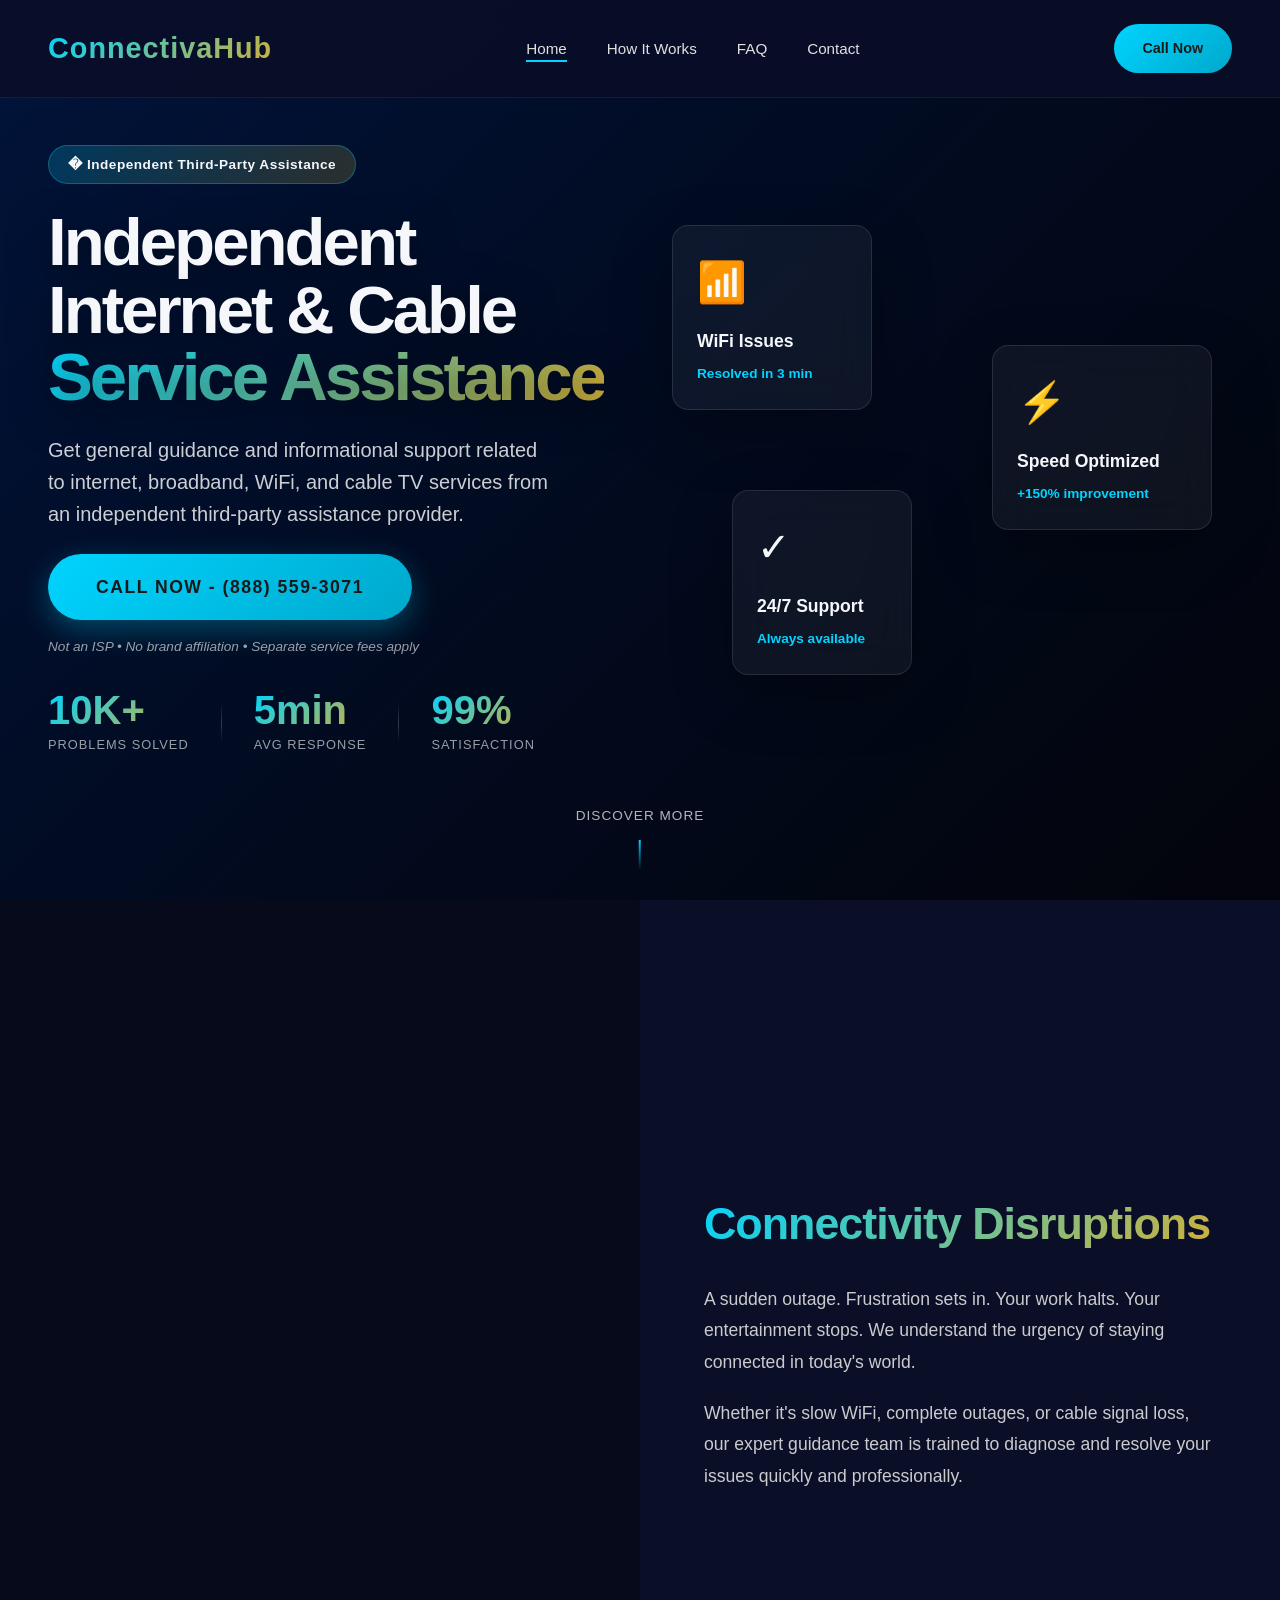
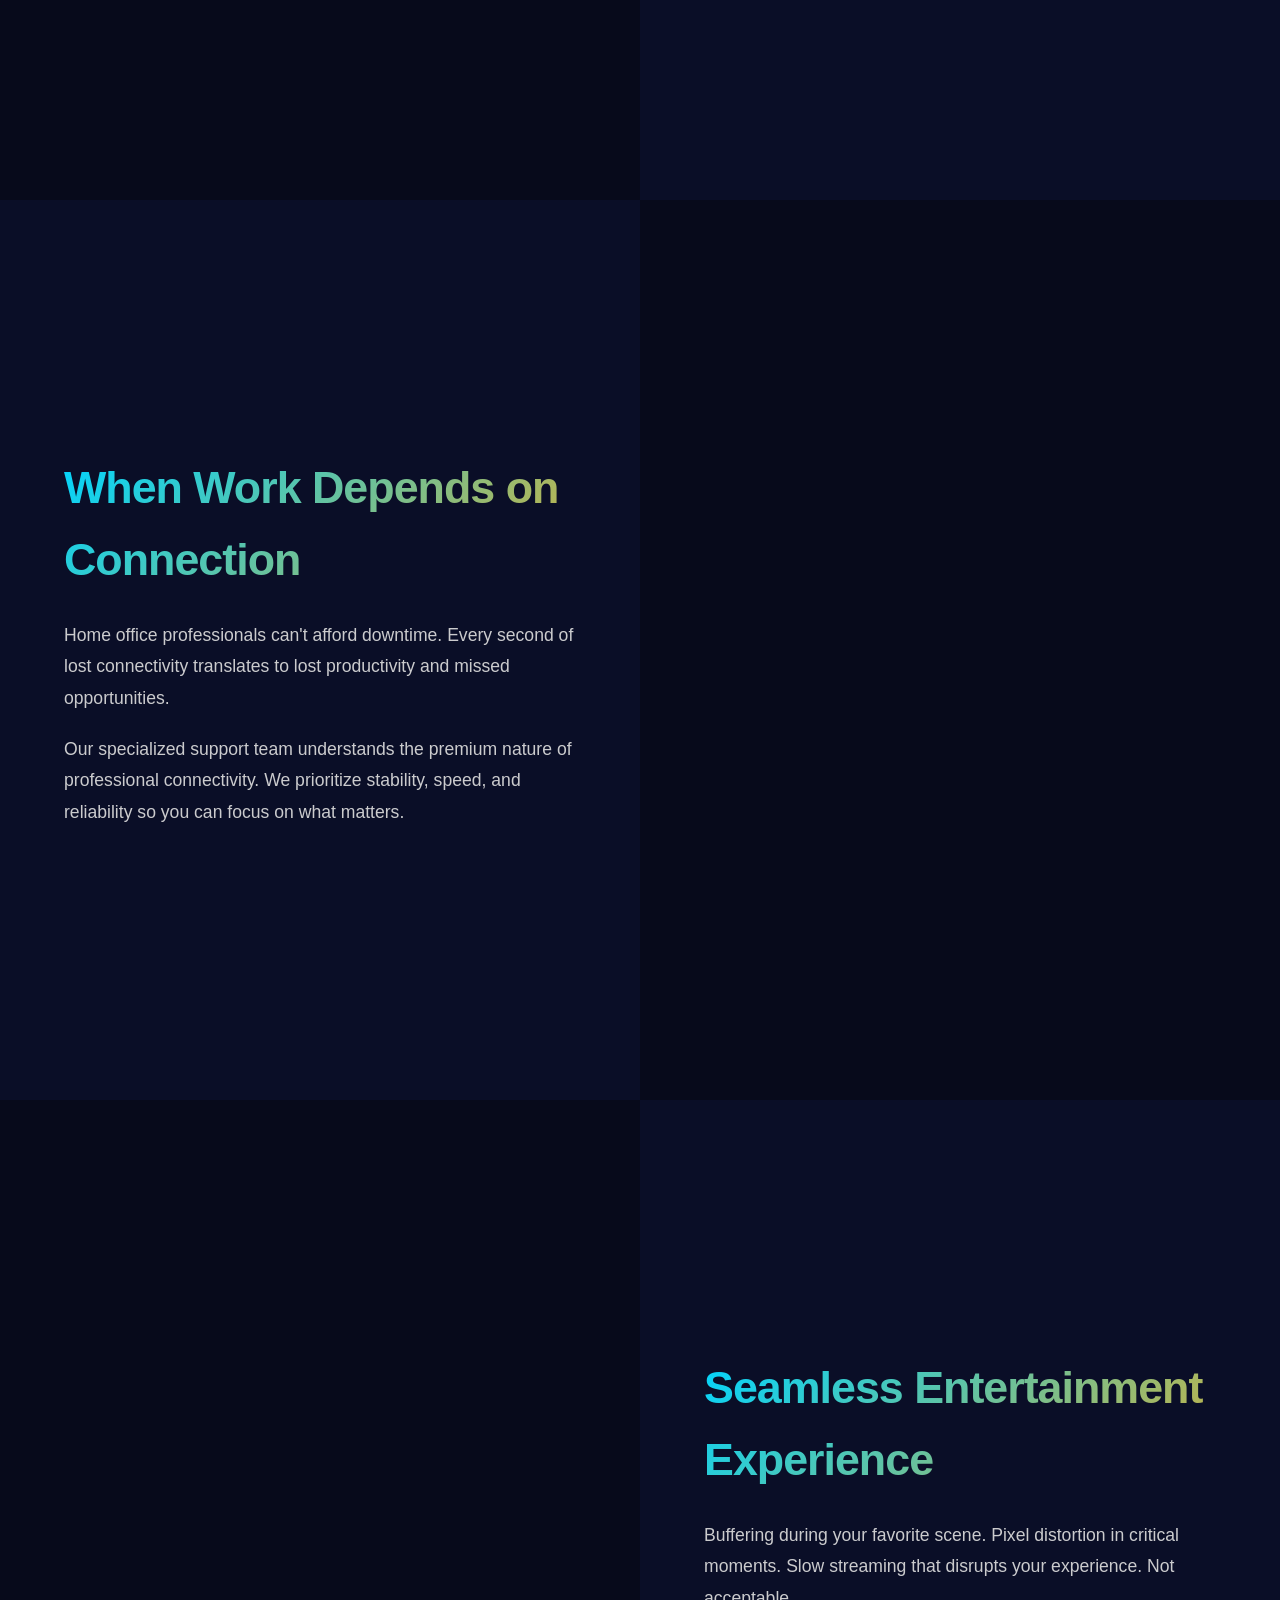
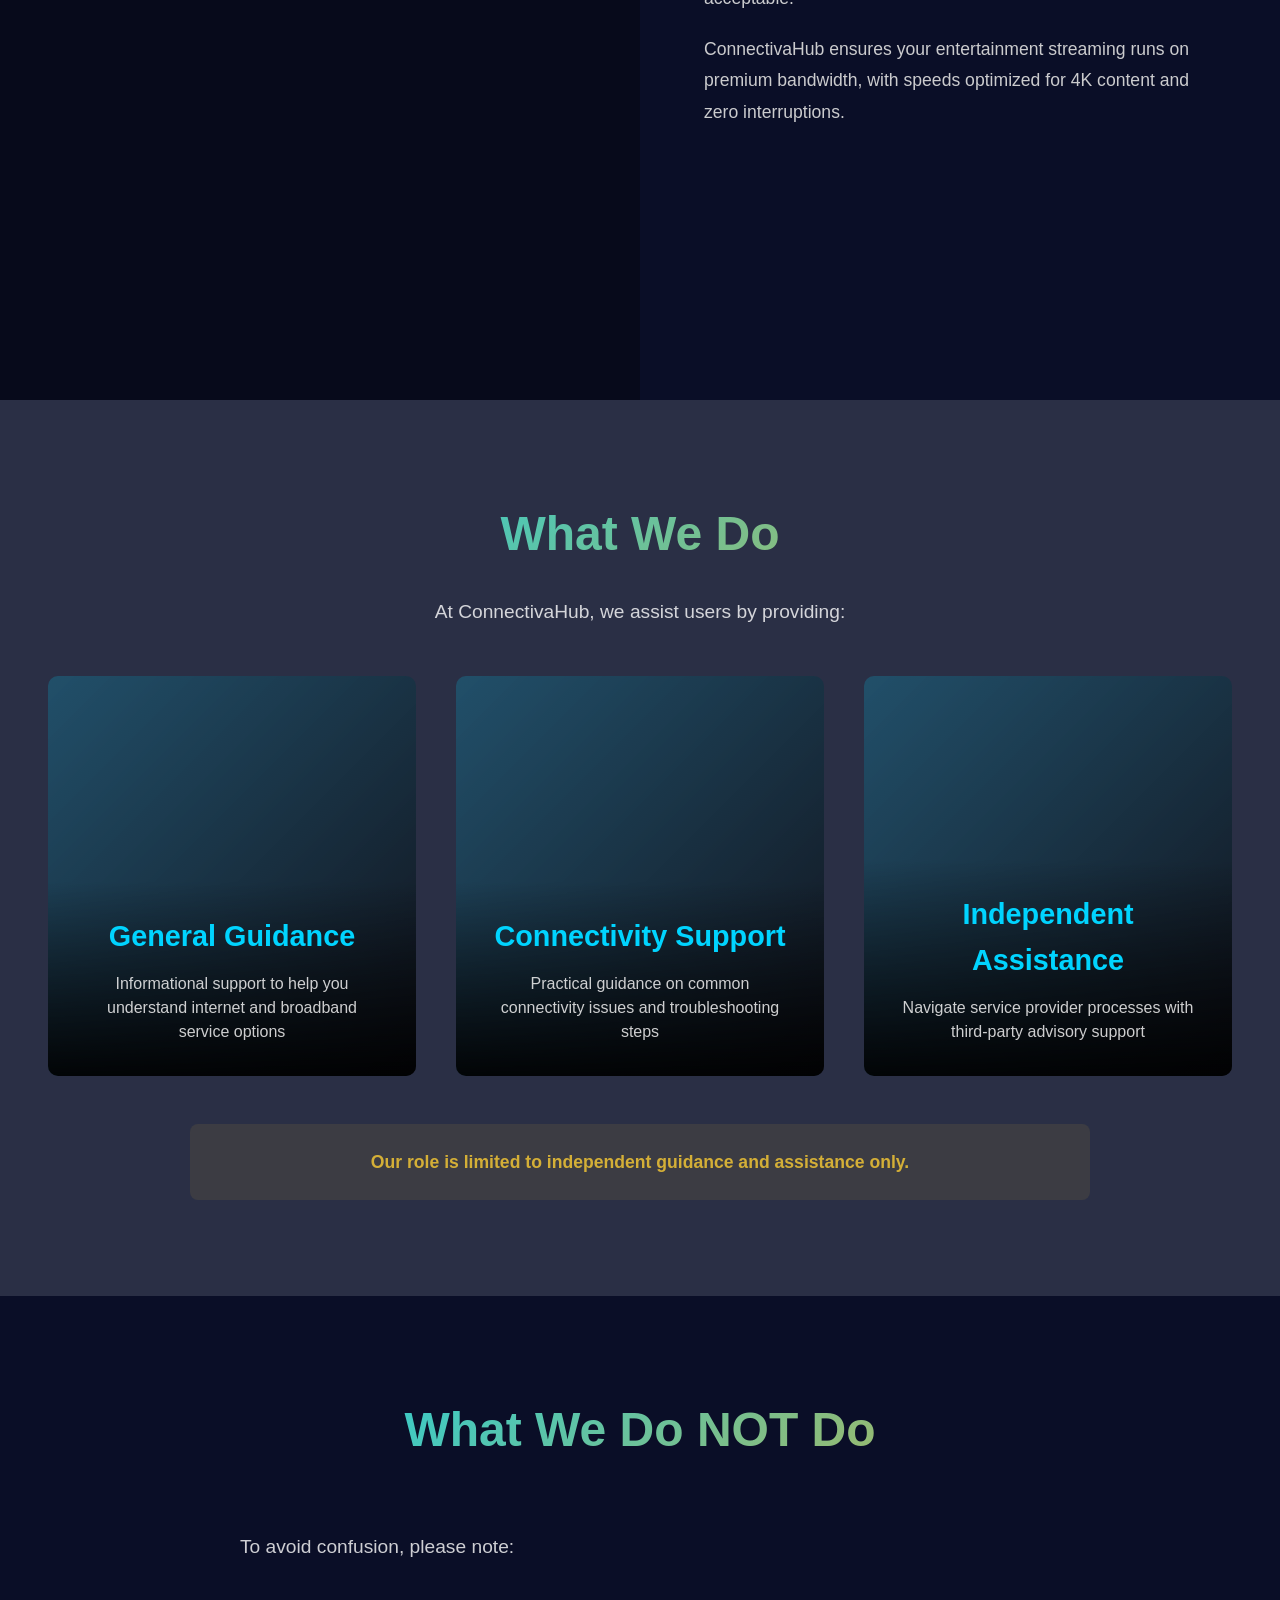
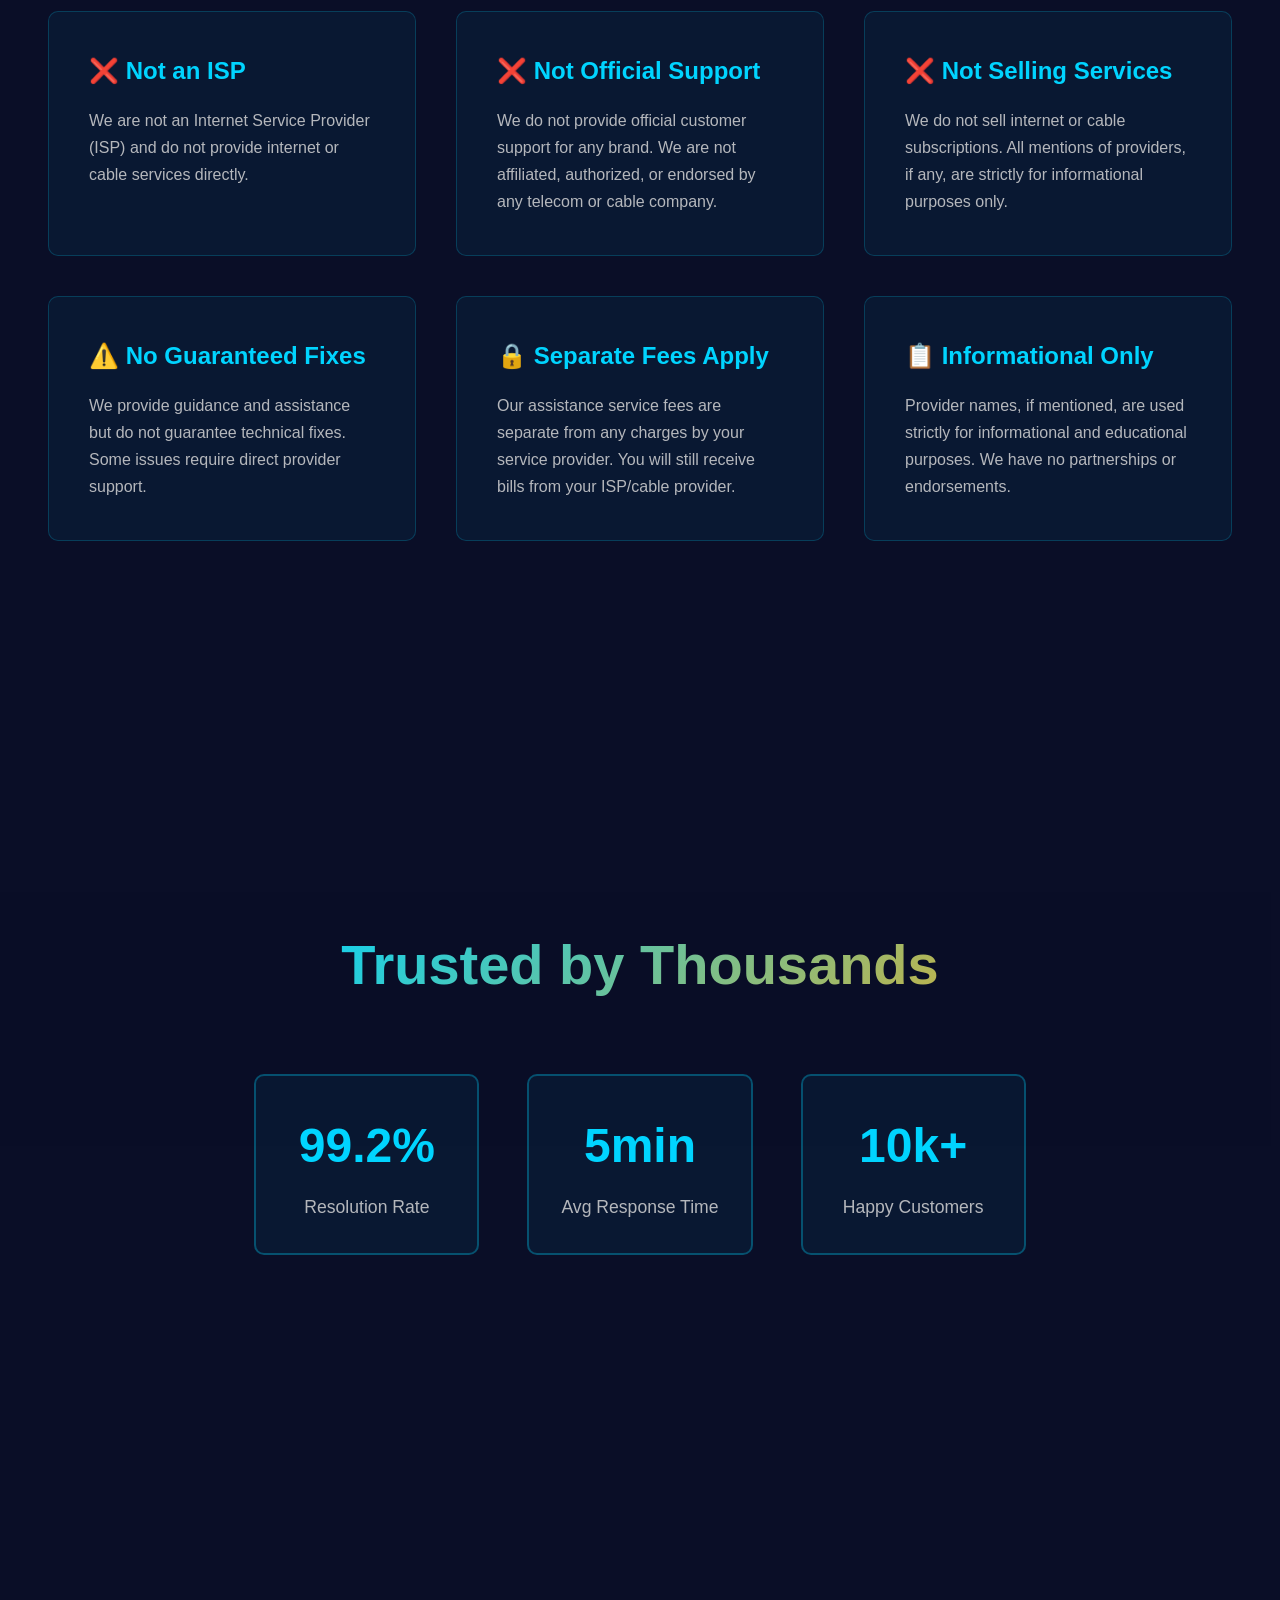
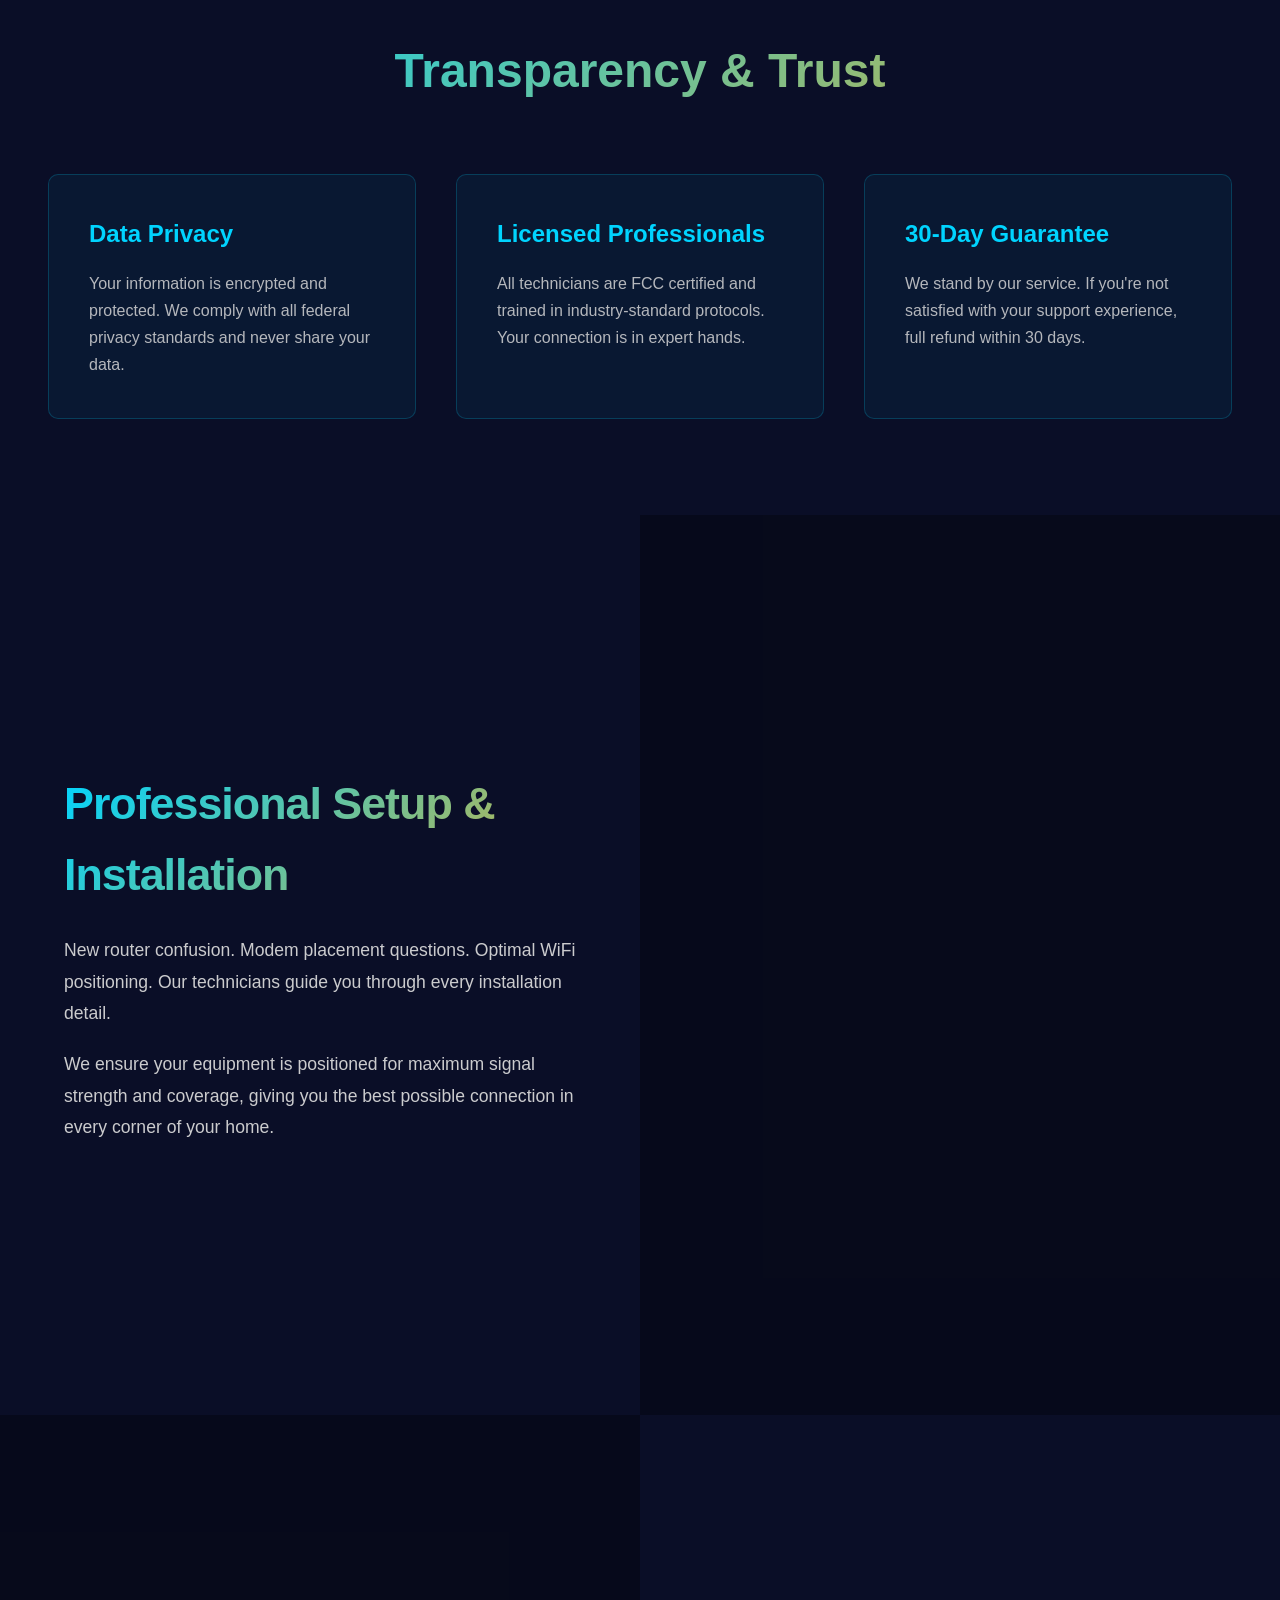
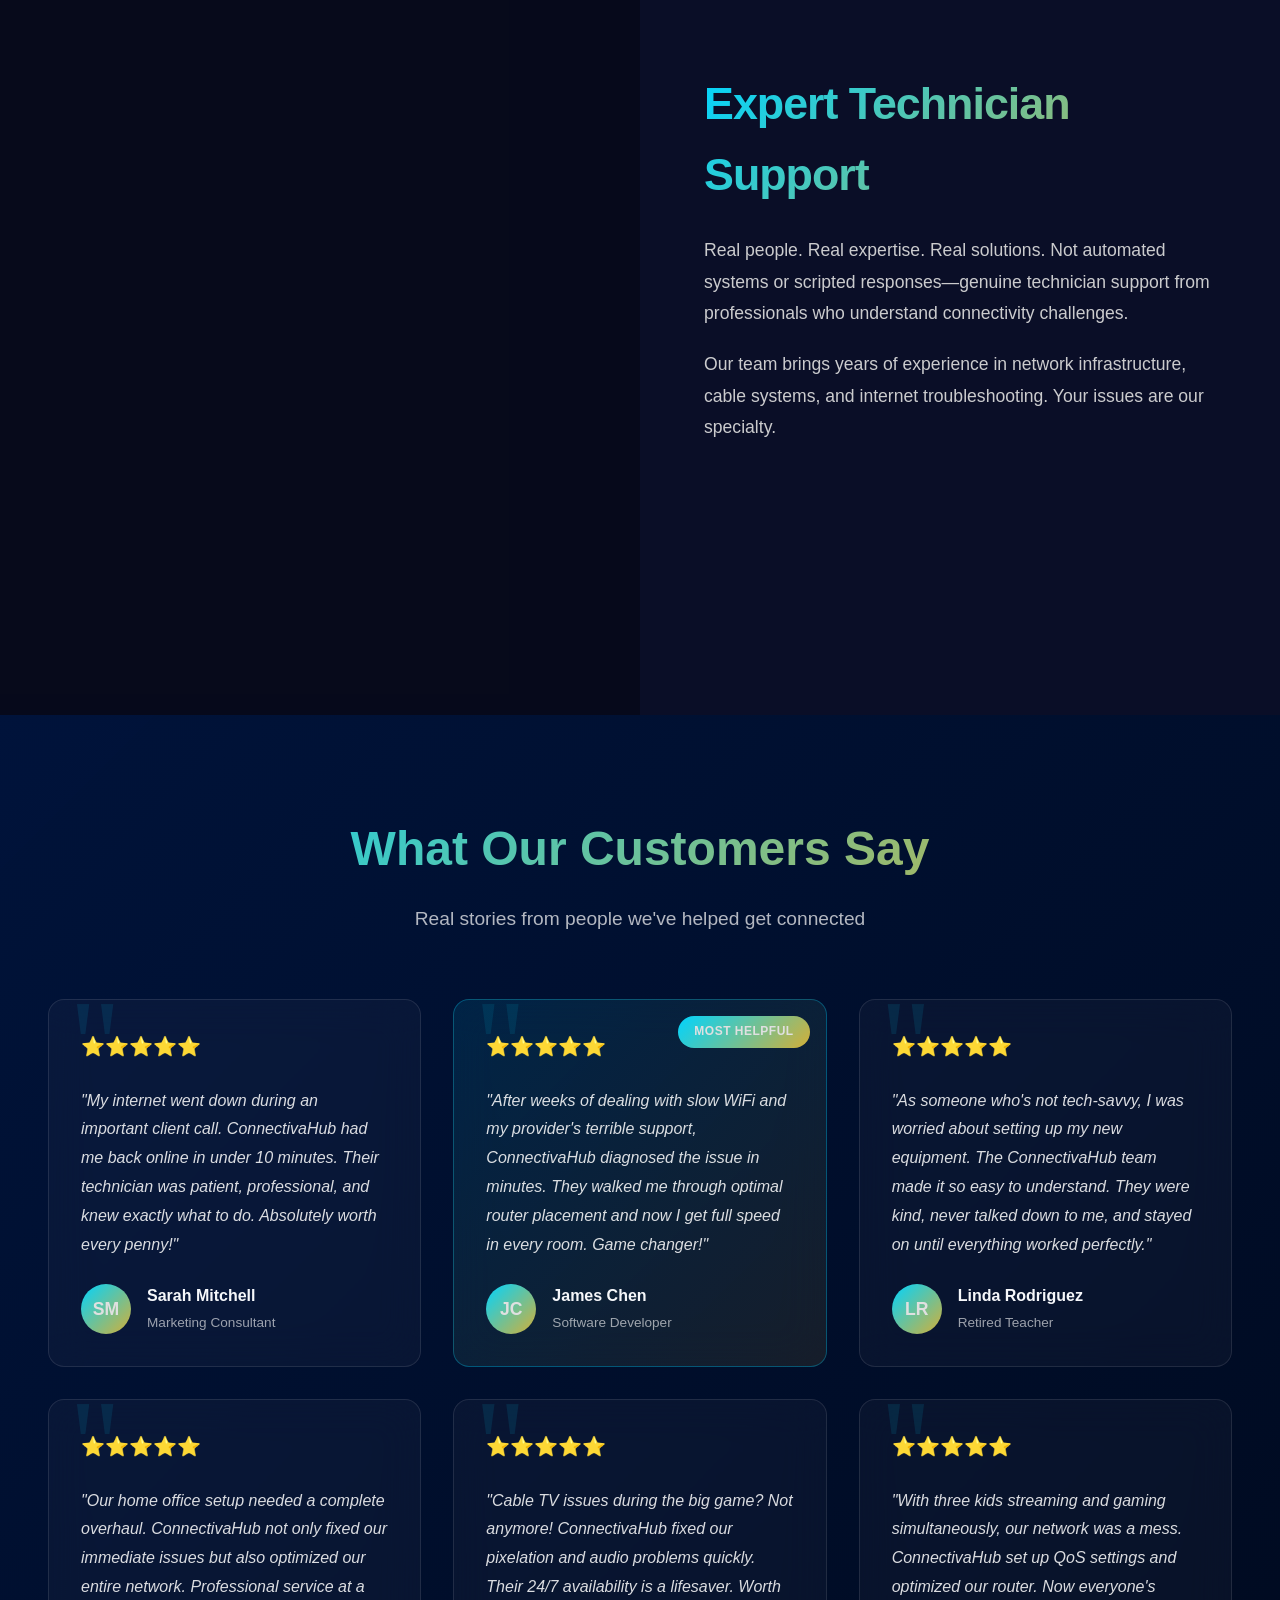
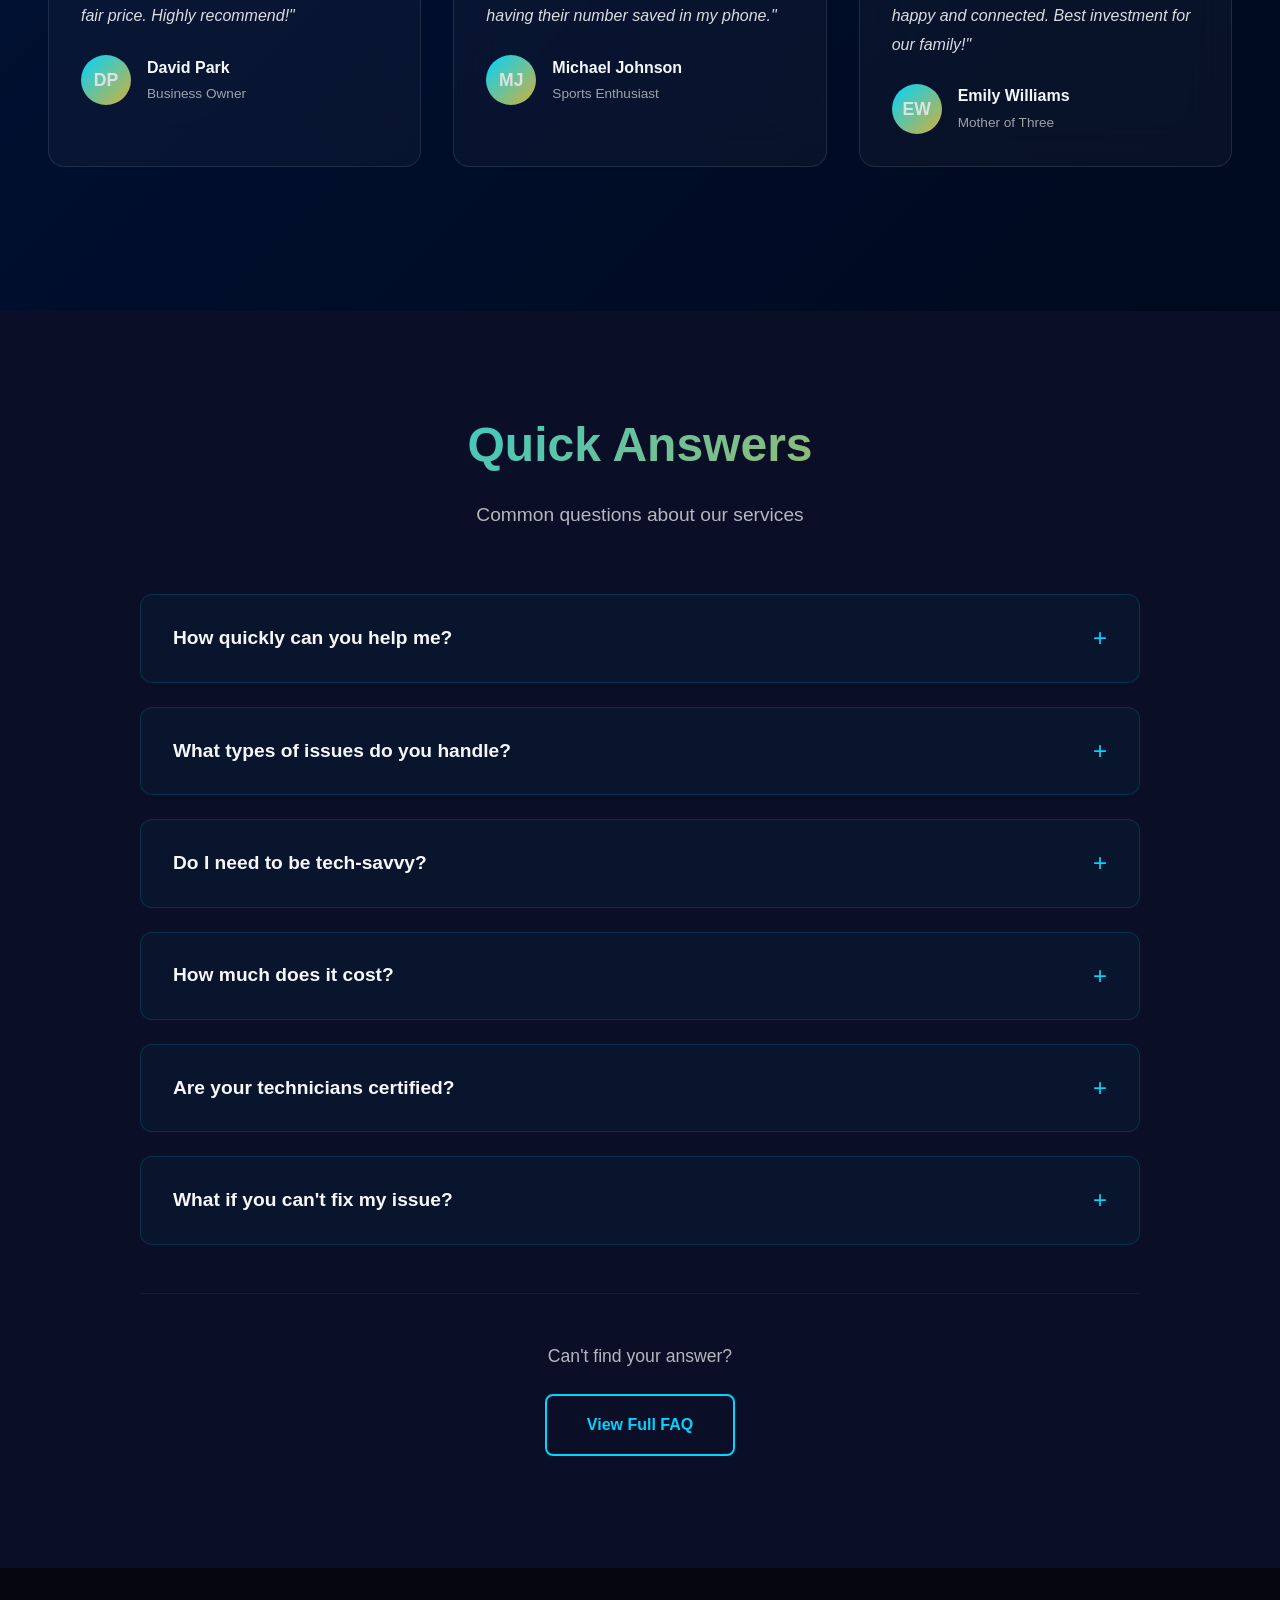
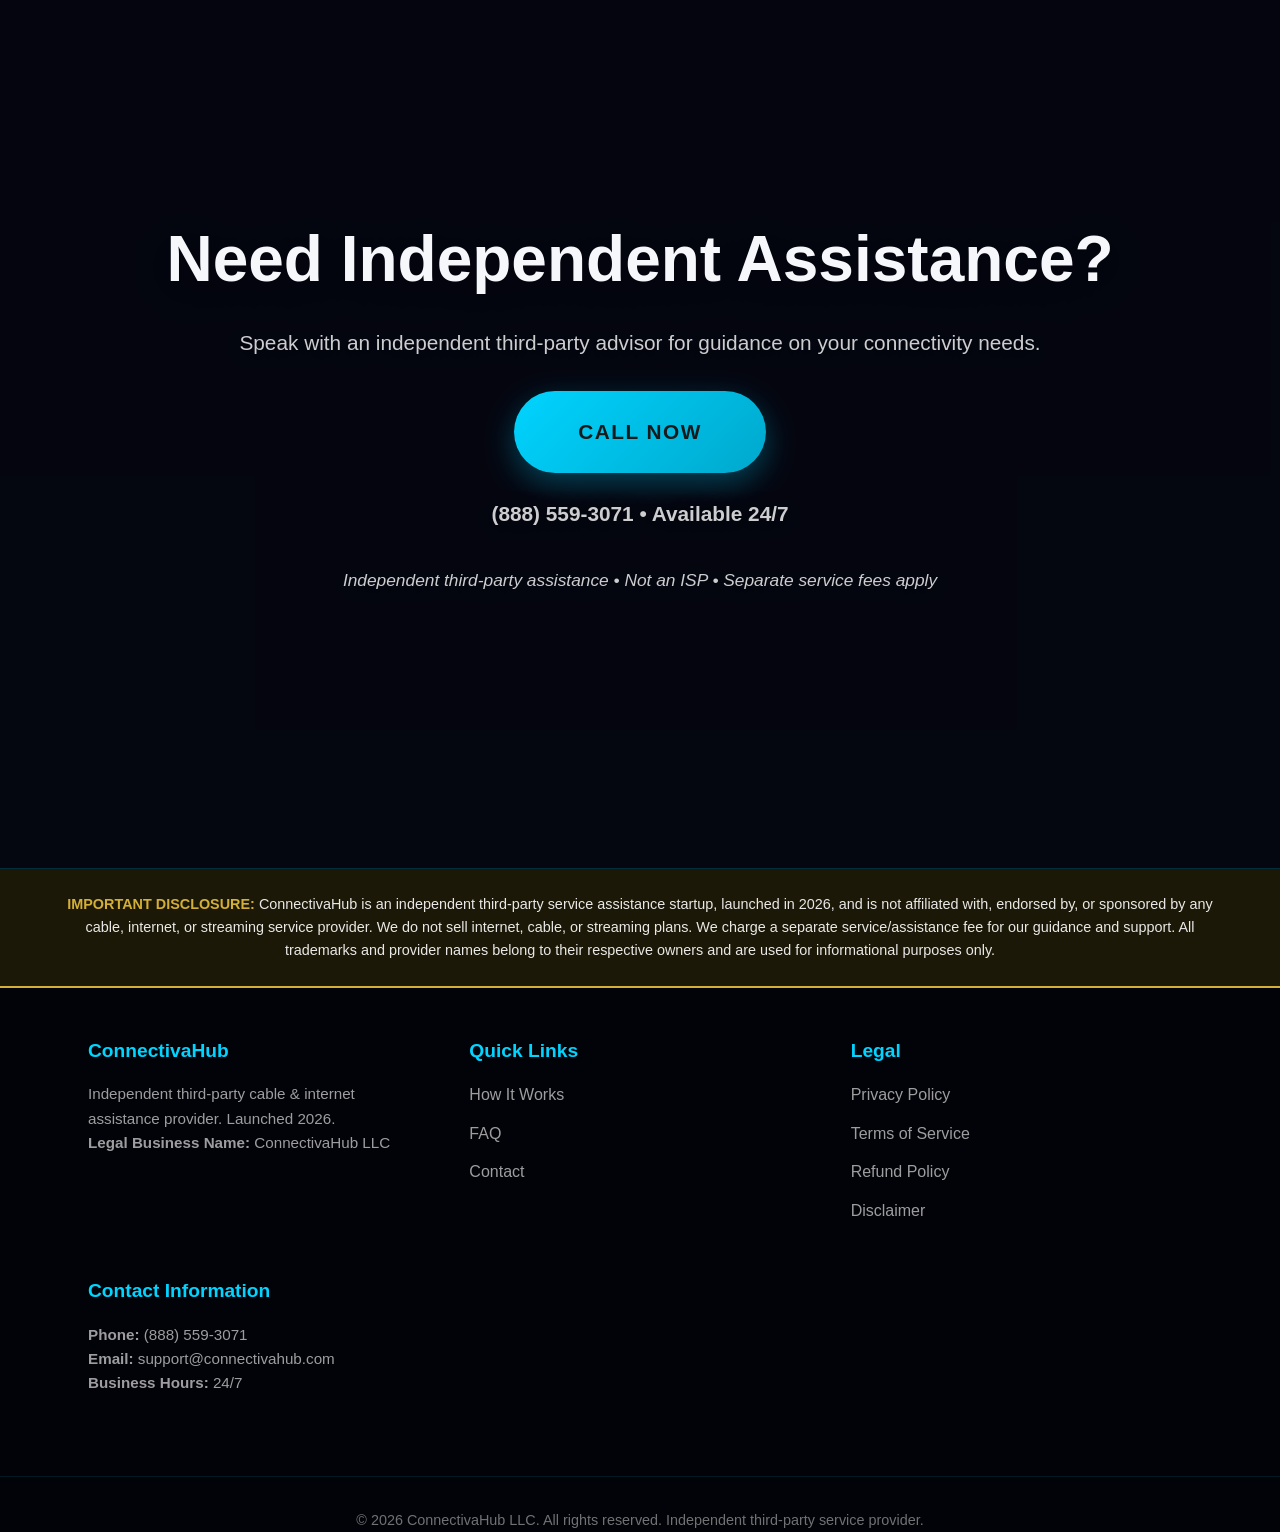
==== commit 5f388545: "Update phone number to (888) 559-3071 and improve hero section - Changed all buttons to 'Call Now' w" ====
--- a/index.html
+++ b/index.html
@@ -17,7 +17,7 @@
                 <li><a href="faq.html">FAQ</a></li>
                 <li><a href="contact.html">Contact</a></li>
             </ul>
-            <button class="nav-cta">Get Assistance</button>
+            <a href="tel:+18885593071" class="nav-cta">Call Now</a>
         </div>
     </nav>
 
@@ -37,13 +37,8 @@
                 </h1>
                 <p class="hero-subtitle">Get general guidance and informational support related to internet, broadband, WiFi, and cable TV services from an independent third-party assistance provider.</p>
                 
-                <div class="hero-disclaimer">
-                    <strong>Important:</strong> ConnectivaHub is an independent third-party service assistance provider launched in 2026. We are not affiliated with, endorsed by, or sponsored by any cable, internet, or streaming service provider. We do not sell internet or cable services.
-                </div>
-                
                 <div class="hero-ctas">
-                    <button class="cta-button hero-cta-primary">Talk to an Independent Advisor</button>
-                    <button class="cta-button hero-cta-secondary">Request Guidance</button>
+                    <a href="tel:+18885593071" class="cta-button hero-cta-primary">Call Now - (888) 559-3071</a>
                 </div>
                 <div class="hero-cta-disclaimer">Not an ISP • No brand affiliation • Separate service fees apply</div>
                 
@@ -420,8 +415,8 @@
         <div class="cta-content">
             <h2>Need Independent Assistance?</h2>
             <p>Speak with an independent third-party advisor for guidance on your connectivity needs.</p>
-            <button class="cta-button large-cta">Request Independent Support</button>
-            <p class="cta-subtext">1-800-CONNECT (1-800-266-2368) • Available 24/7</p>
+            <a href="tel:+18885593071" class="cta-button large-cta">Call Now</a>
+            <p class="cta-subtext">(888) 559-3071 • Available 24/7</p>
             <p class="cta-disclaimer"><small>Independent third-party assistance • Not an ISP • Separate service fees apply</small></p>
         </div>
     </section>
@@ -458,7 +453,7 @@
             </div>
             <div class="footer-column">
                 <h4>Contact Information</h4>
-                <p><strong>Phone:</strong> 1-800-CONNECT<br>(1-800-266-2368)</p>
+                <p><strong>Phone:</strong> (888) 559-3071</p>
                 <p><strong>Email:</strong> support@connectivahub.com</p>
                 <p><strong>Business Hours:</strong> 24/7</p>
             </div>
--- a/style.css
+++ b/style.css
@@ -106,11 +106,14 @@
     cursor: pointer;
     transition: all 0.3s ease;
     font-size: 0.9rem;
+    text-decoration: none;
+    display: inline-block;
 }
 
 .nav-cta:hover {
     transform: translateY(-2px);
     box-shadow: 0 10px 30px rgba(0, 212, 255, 0.3);
+    text-decoration: none;
 }
 
 /* ============================================
@@ -208,7 +211,7 @@
 }
 
 .hero-title {
-    font-size: 5rem;
+    font-size: 4.2rem;
     font-weight: 900;
     margin-bottom: 1.5rem;
     letter-spacing: -3px;
@@ -824,11 +827,14 @@
     text-transform: uppercase;
     letter-spacing: 1.5px;
     box-shadow: 0 10px 30px rgba(0, 212, 255, 0.3);
+    text-decoration: none;
+    display: inline-block;
 }
 
 .cta-button:hover {
     transform: translateY(-3px);
     box-shadow: 0 15px 45px rgba(0, 212, 255, 0.5);
+    text-decoration: none;
 }
 
 .cta-button:active {
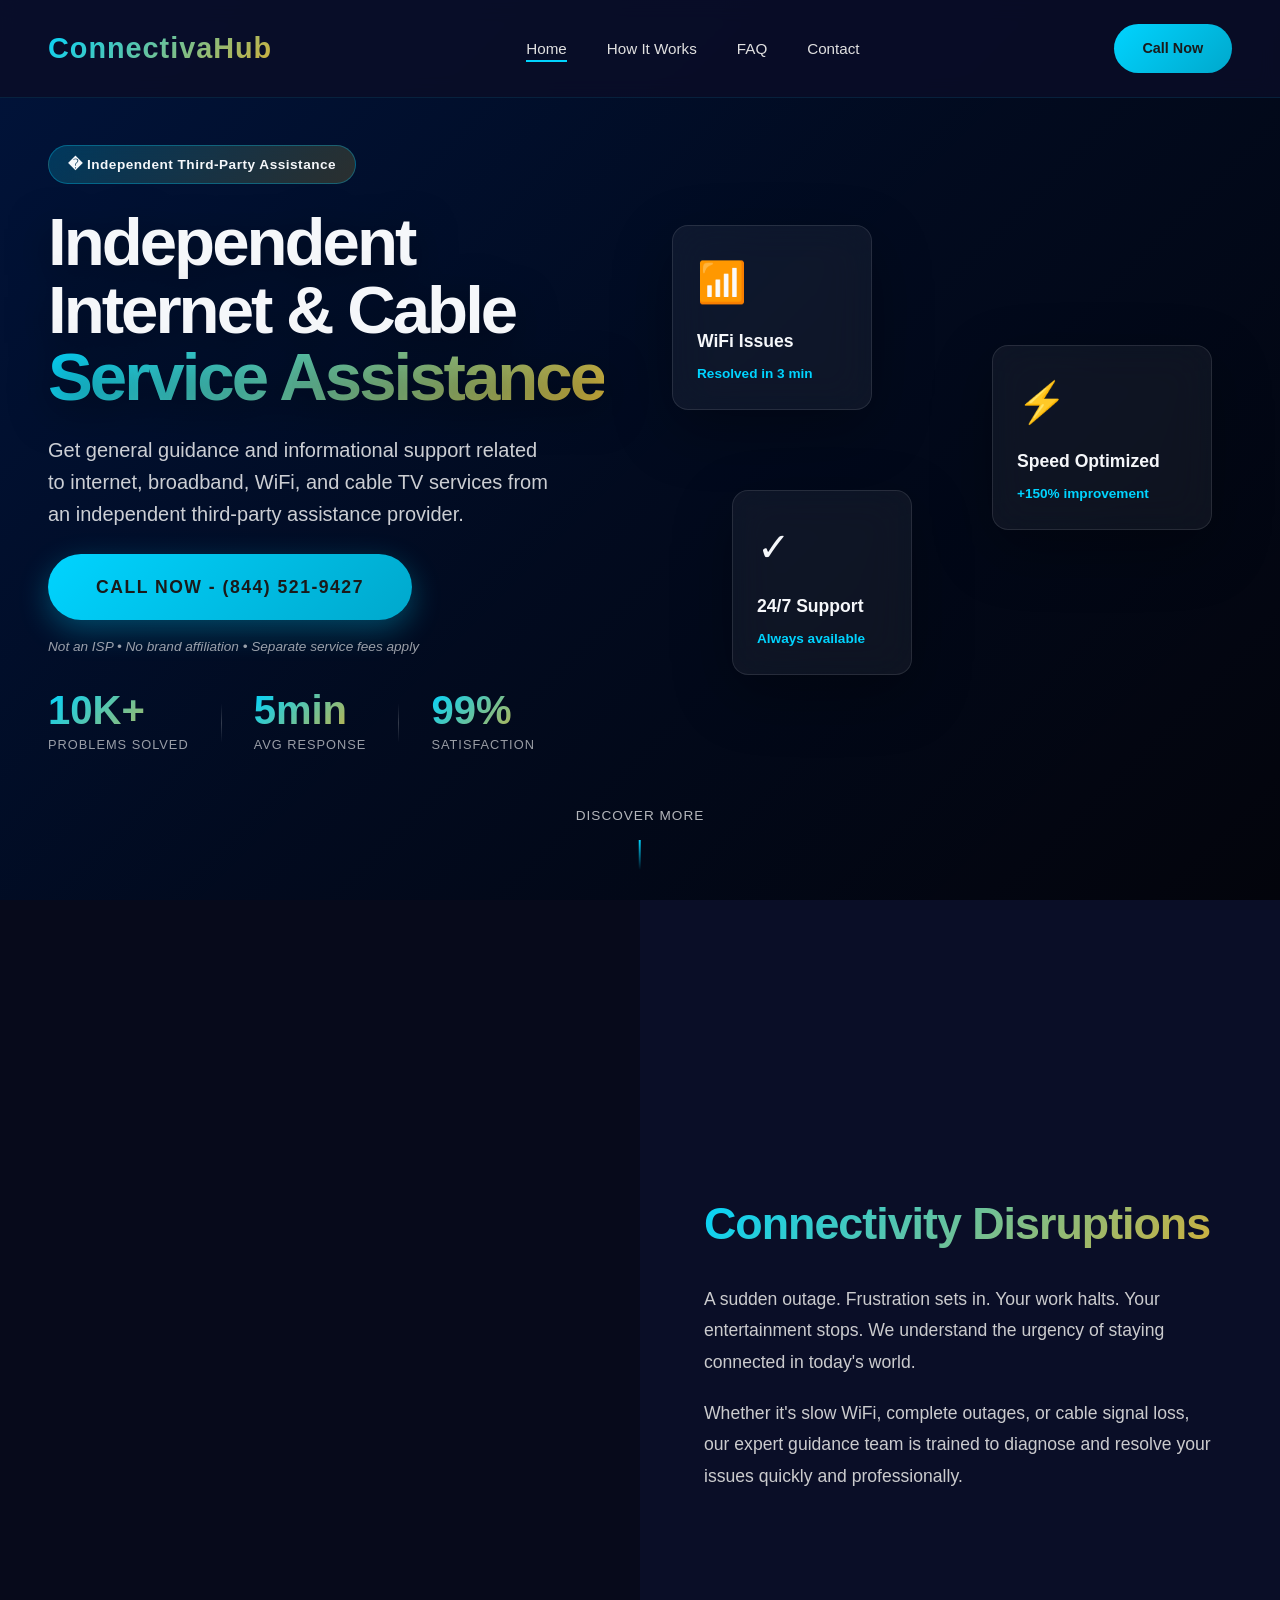
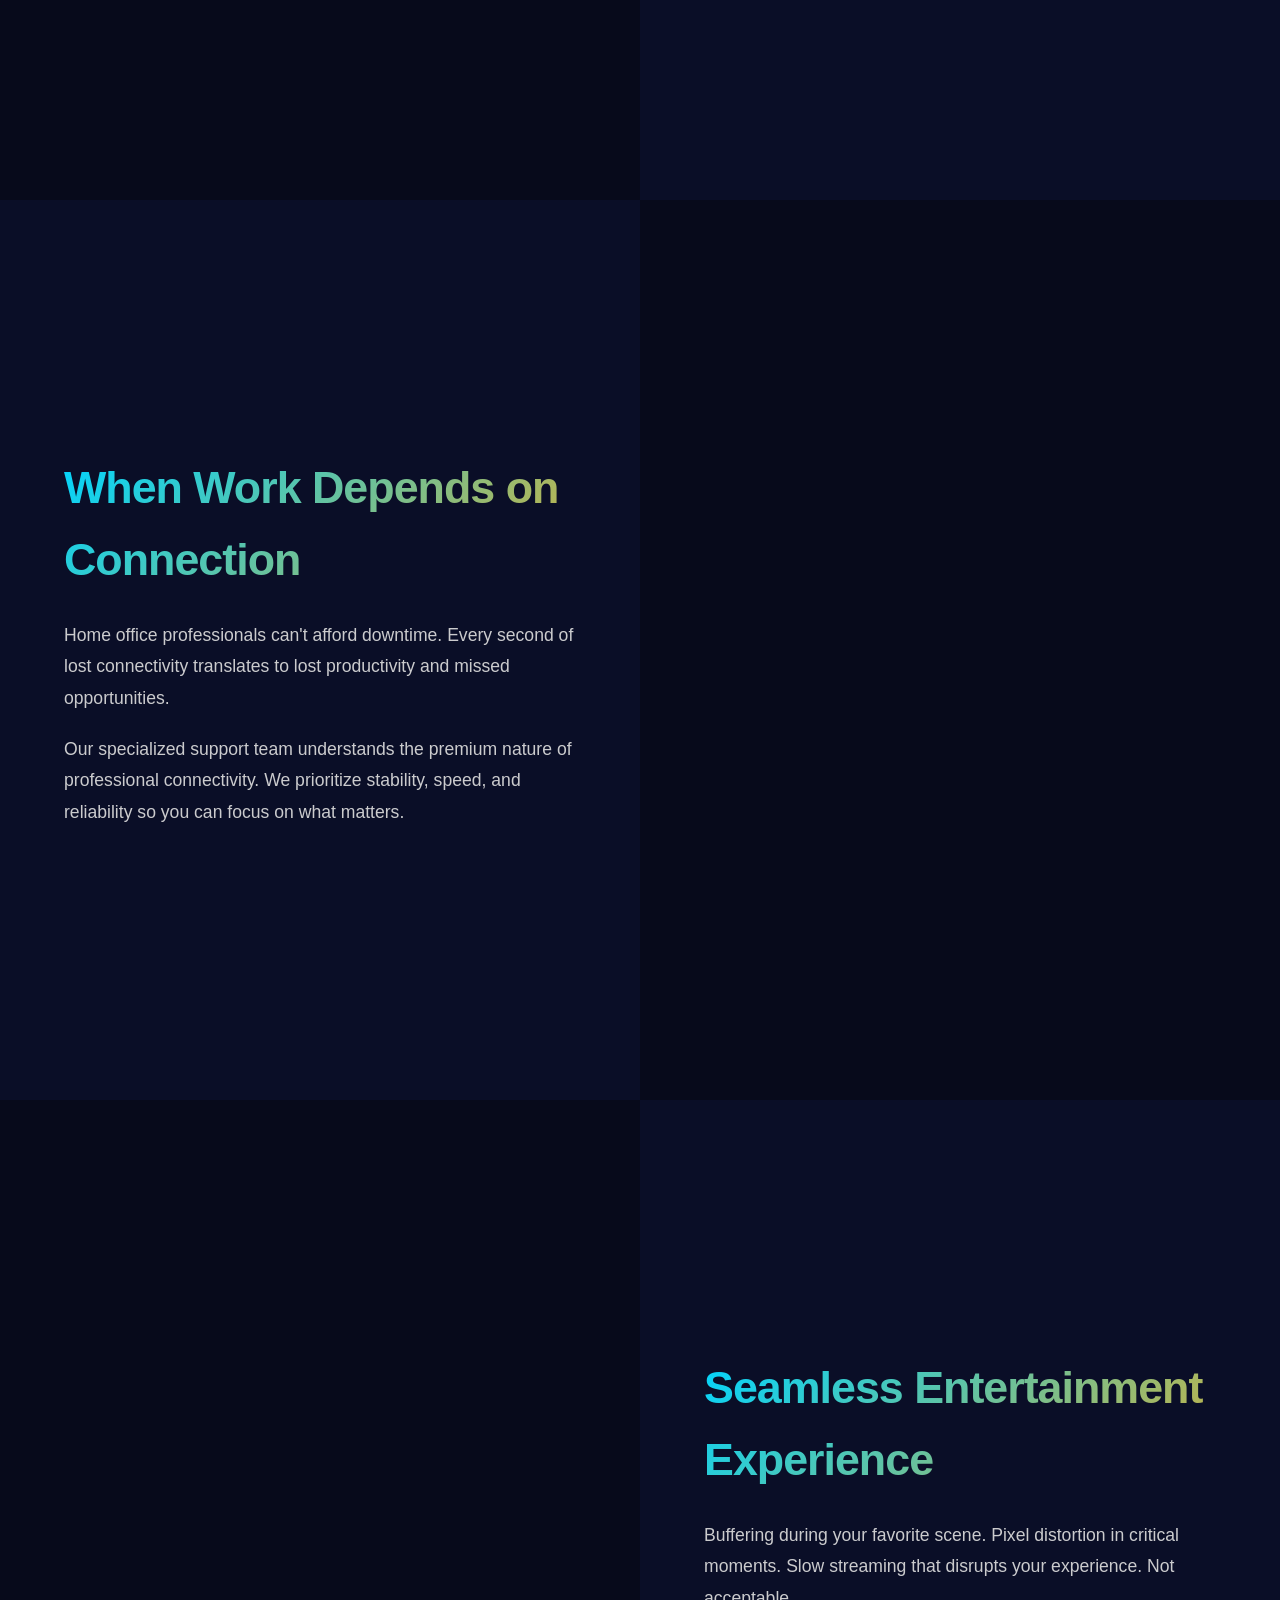
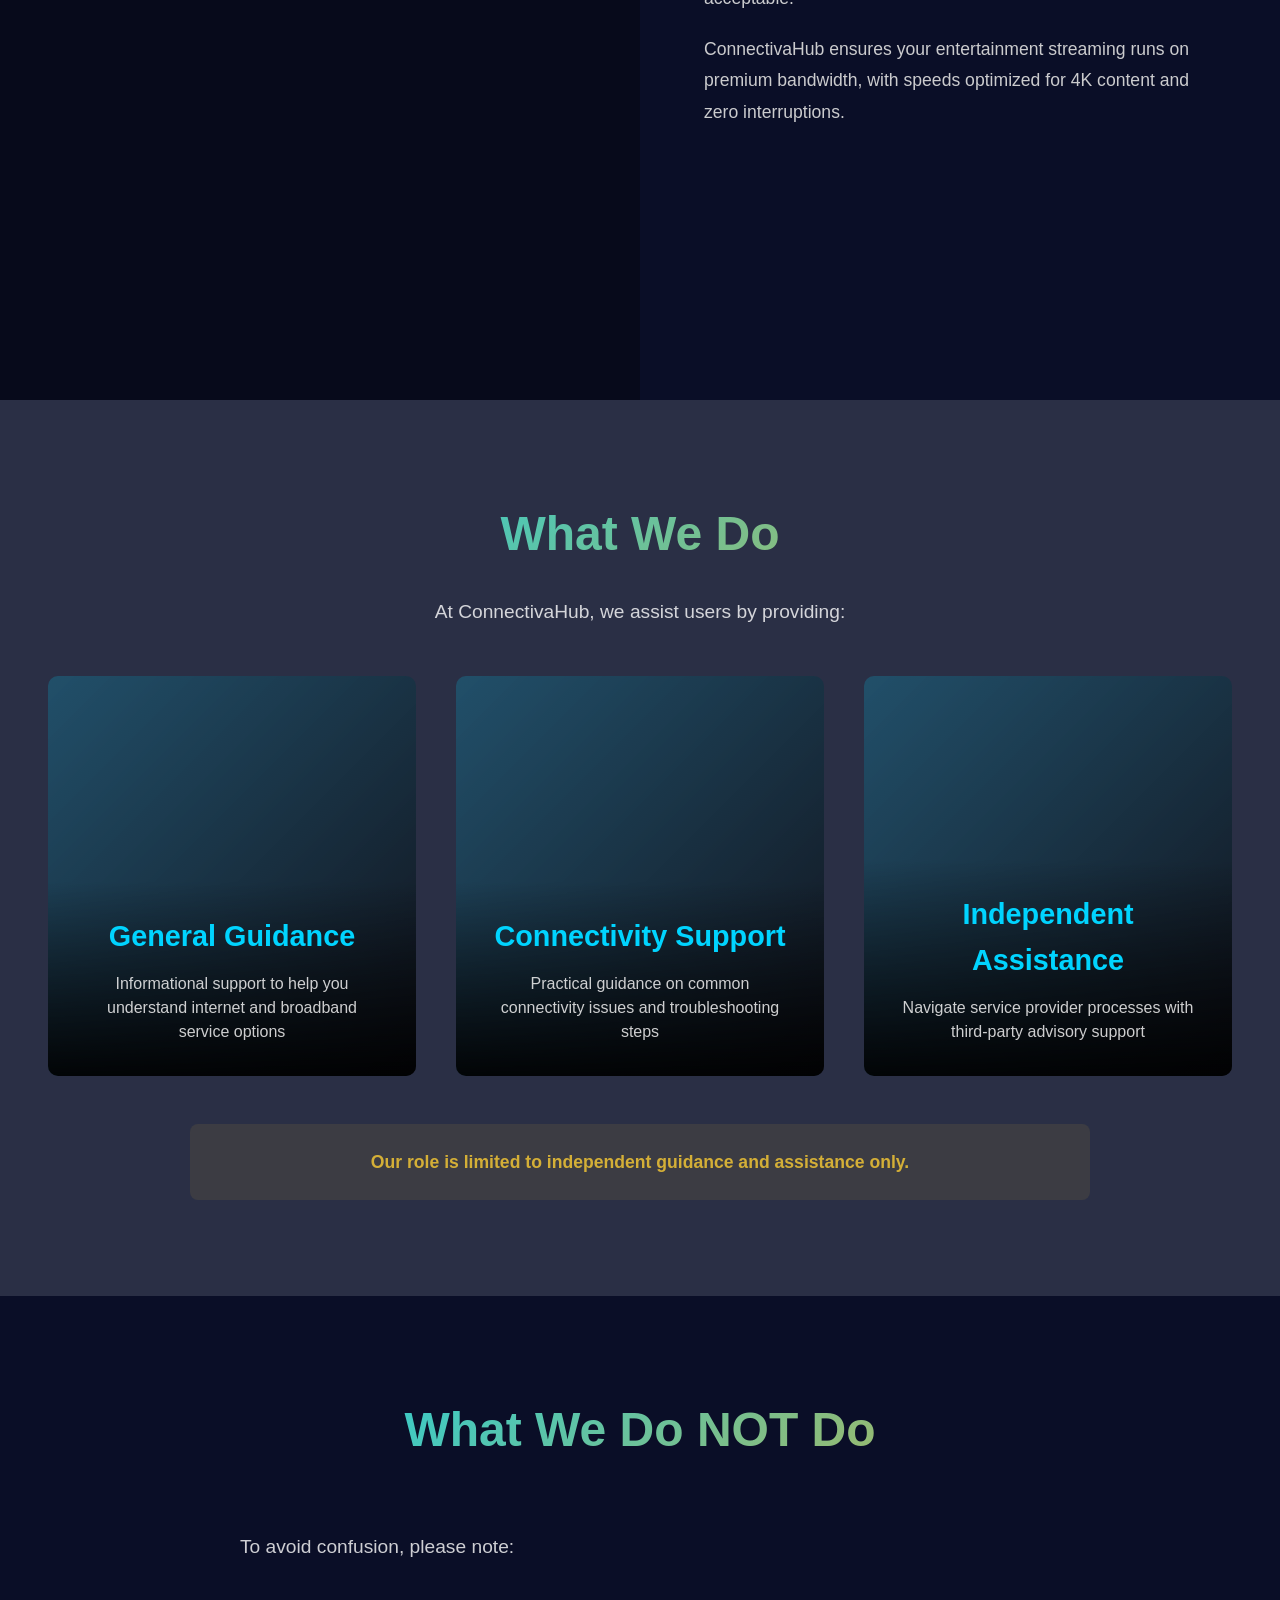
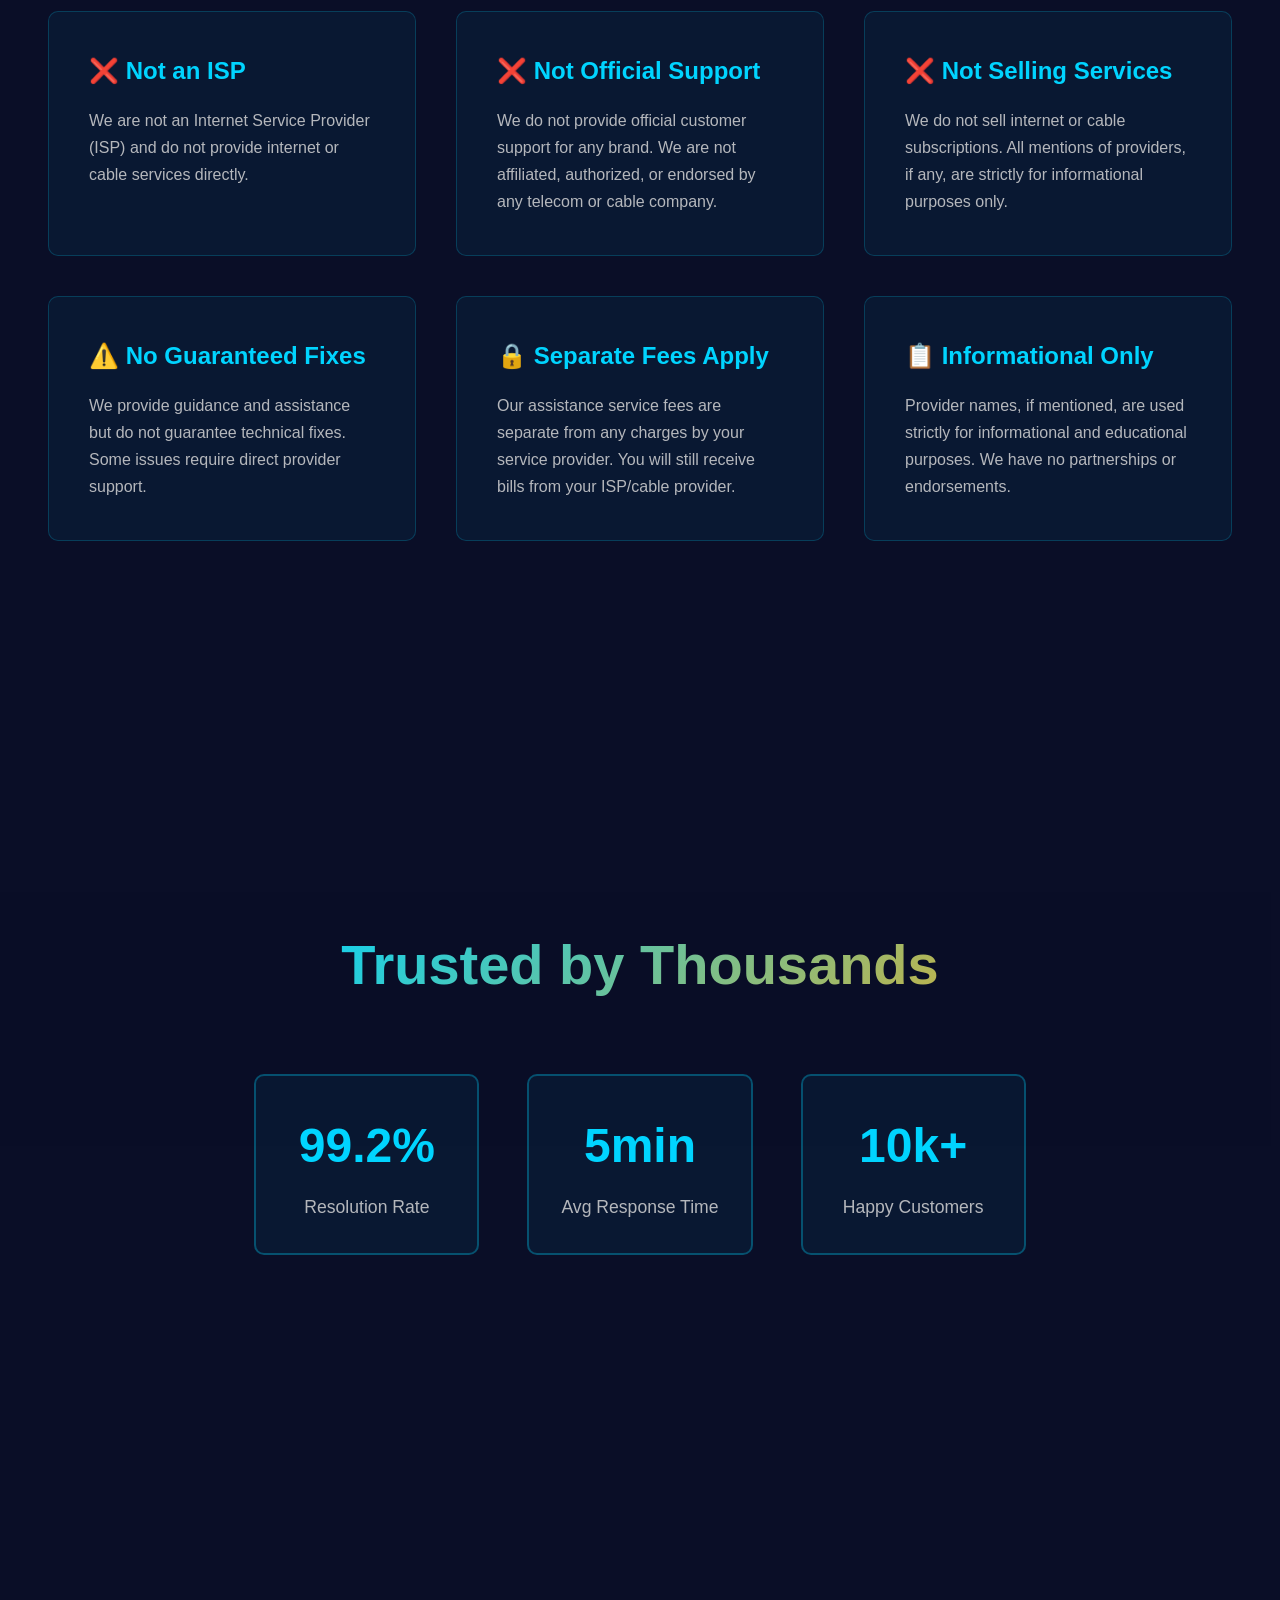
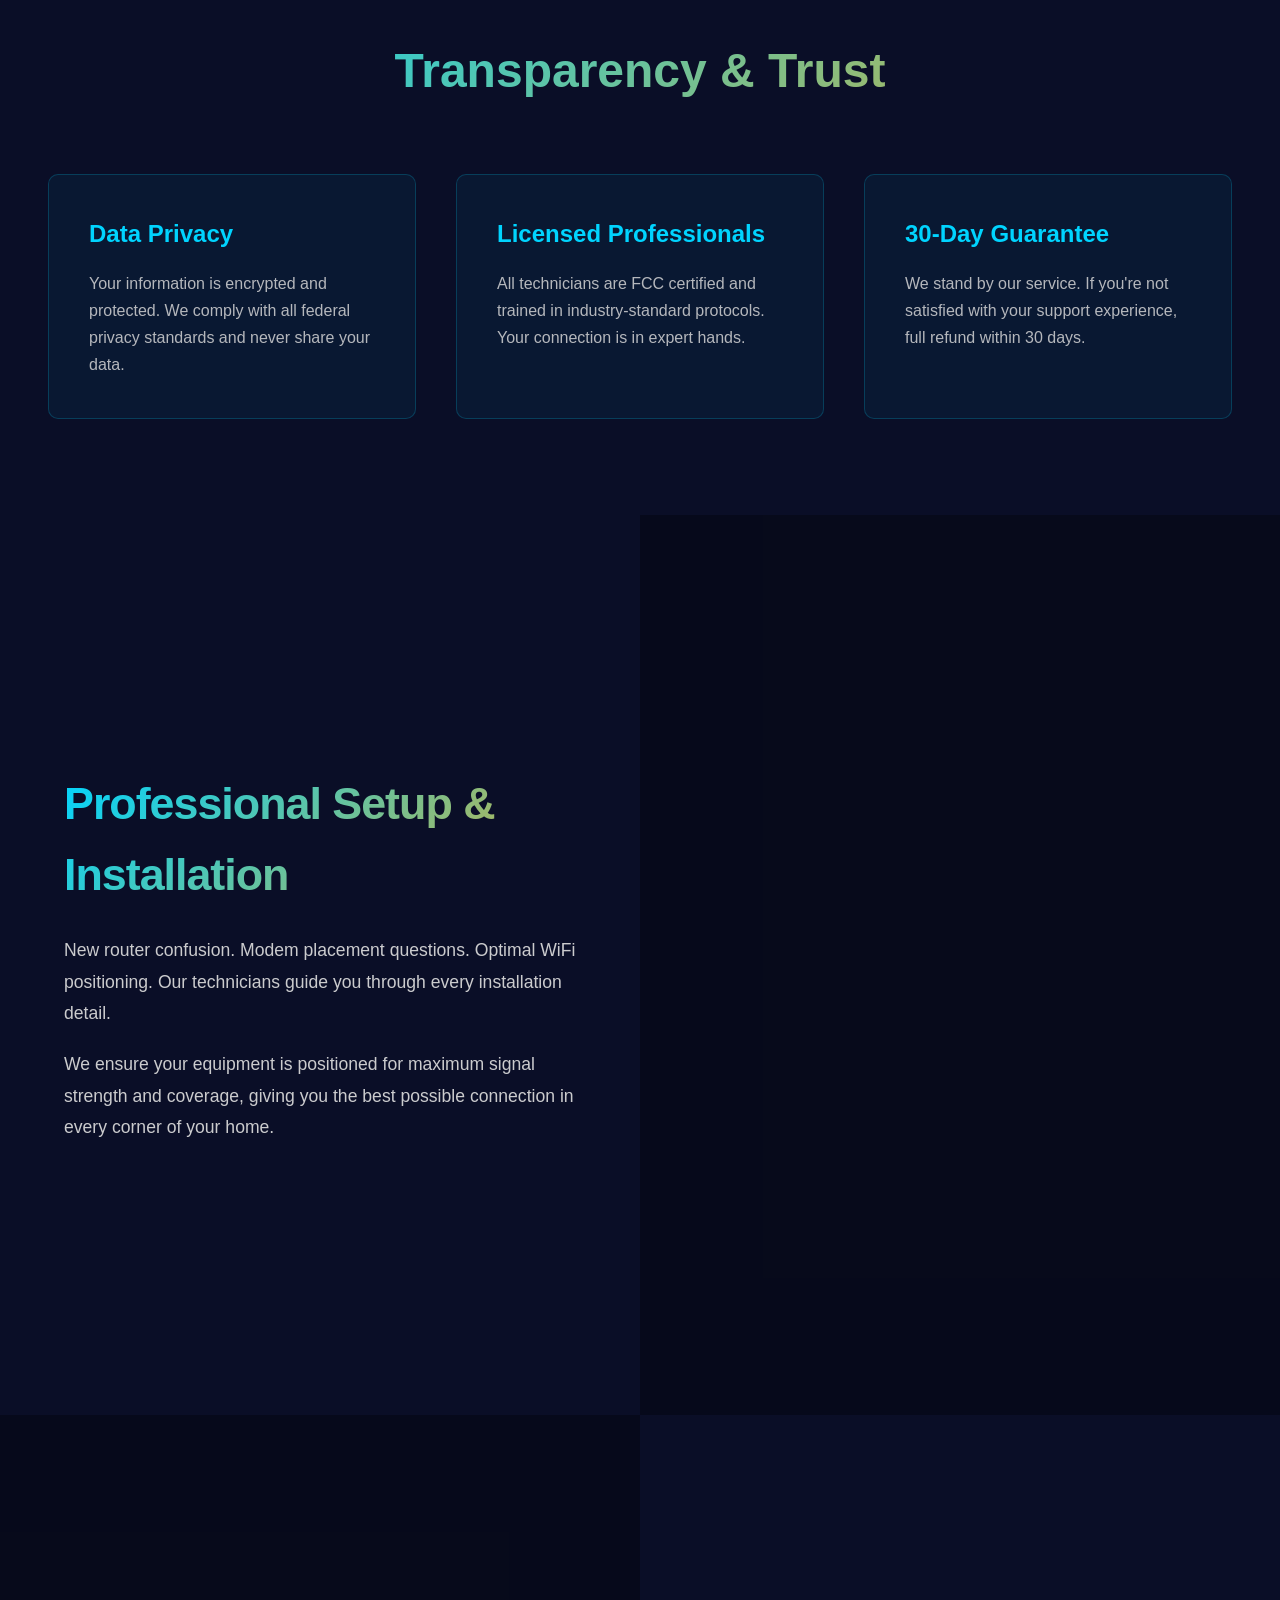
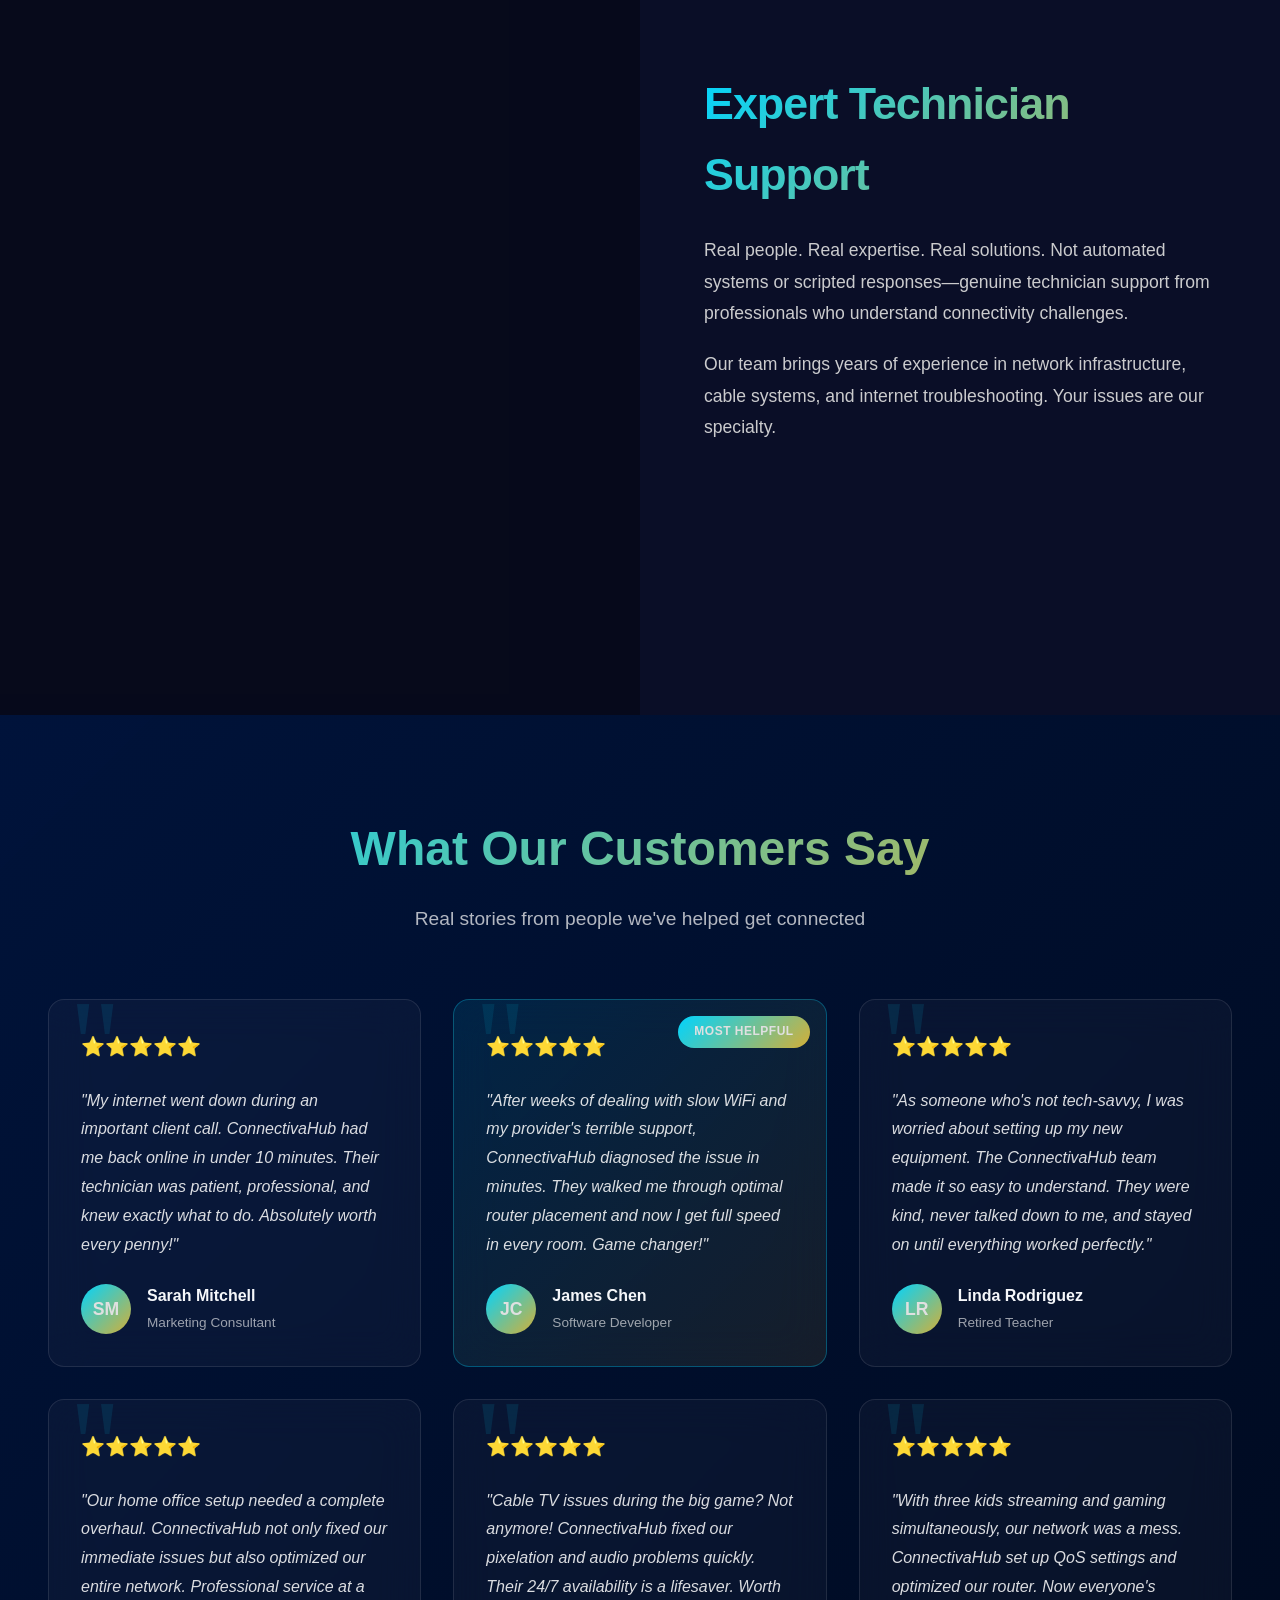
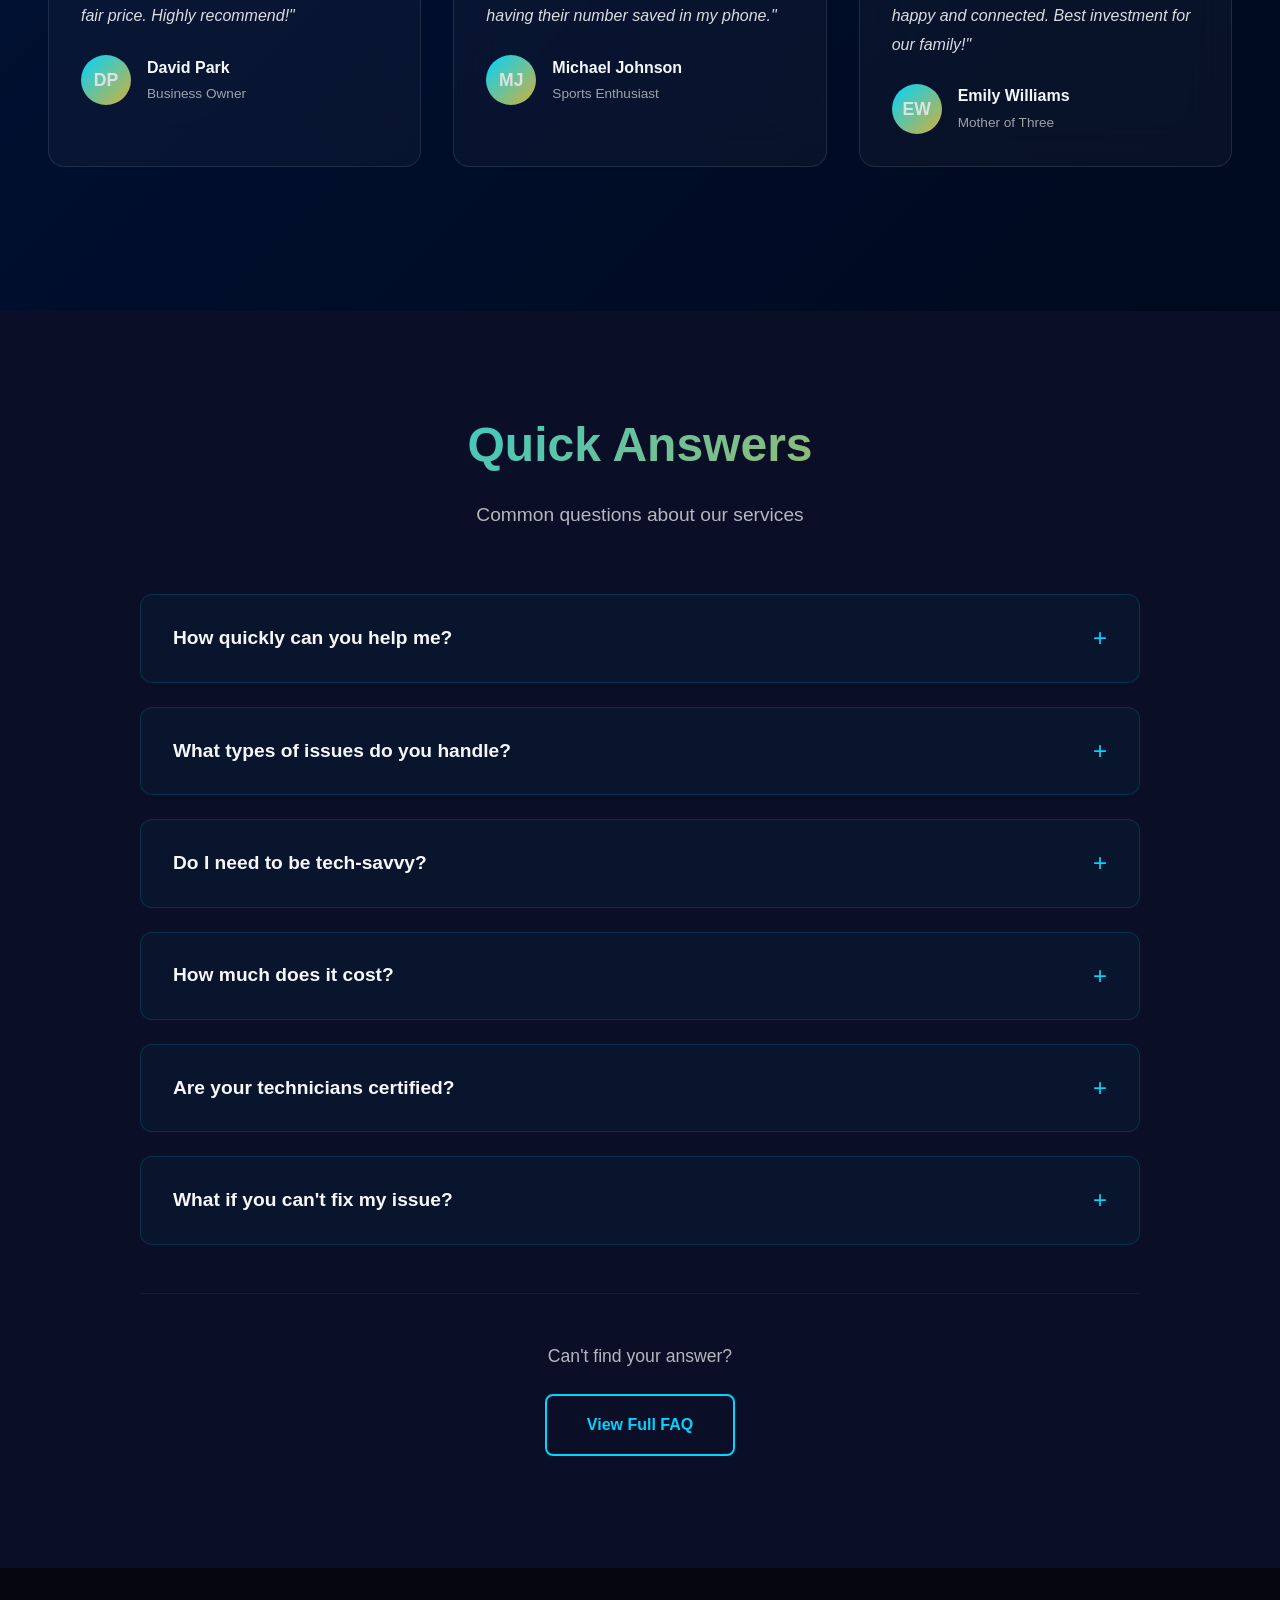
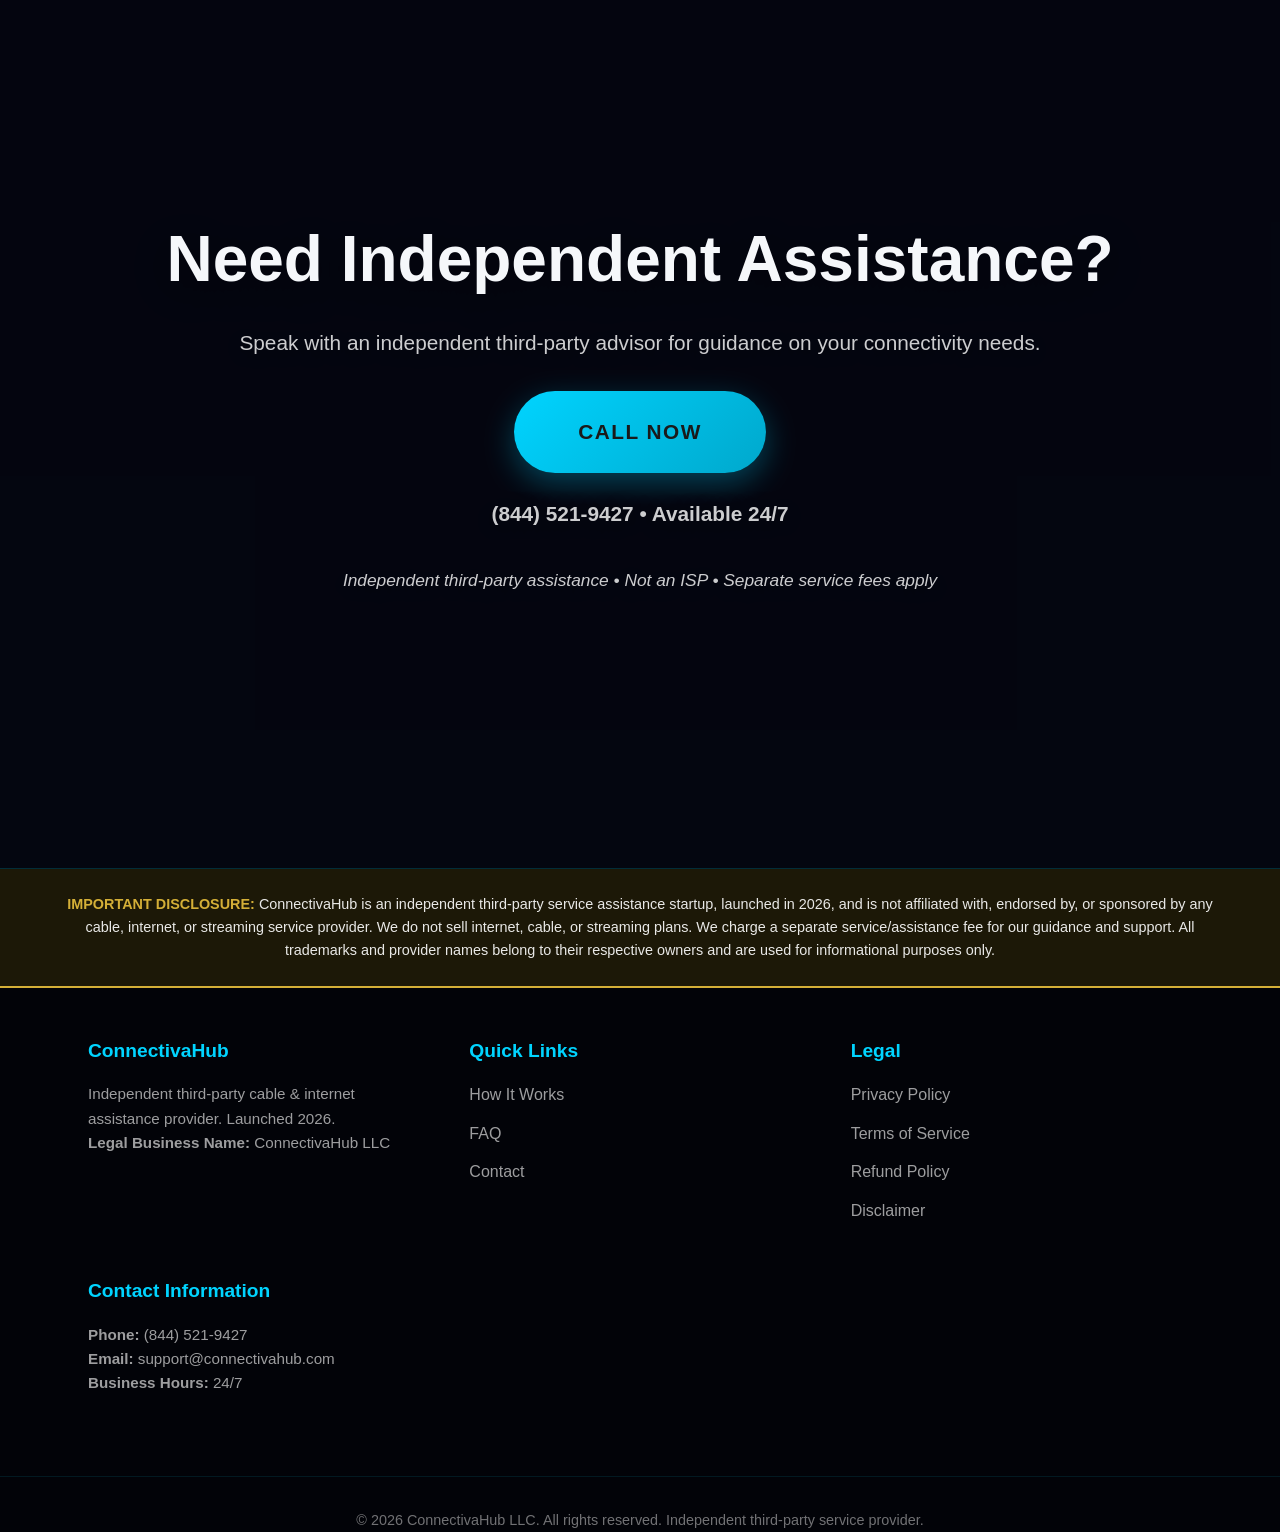
==== commit 8354e6e0: "Update phone number to (844) 521-9427 across all website pages" ====
--- a/index.html
+++ b/index.html
@@ -17,7 +17,7 @@
                 <li><a href="faq.html">FAQ</a></li>
                 <li><a href="contact.html">Contact</a></li>
             </ul>
-            <a href="tel:+18885593071" class="nav-cta">Call Now</a>
+            <a href="tel:+18445219427" class="nav-cta">Call Now</a>
         </div>
     </nav>
 
@@ -38,7 +38,7 @@
                 <p class="hero-subtitle">Get general guidance and informational support related to internet, broadband, WiFi, and cable TV services from an independent third-party assistance provider.</p>
                 
                 <div class="hero-ctas">
-                    <a href="tel:+18885593071" class="cta-button hero-cta-primary">Call Now - (888) 559-3071</a>
+                    <a href="tel:+18445219427" class="cta-button hero-cta-primary">Call Now - (844) 521-9427</a>
                 </div>
                 <div class="hero-cta-disclaimer">Not an ISP • No brand affiliation • Separate service fees apply</div>
                 
@@ -415,8 +415,8 @@
         <div class="cta-content">
             <h2>Need Independent Assistance?</h2>
             <p>Speak with an independent third-party advisor for guidance on your connectivity needs.</p>
-            <a href="tel:+18885593071" class="cta-button large-cta">Call Now</a>
-            <p class="cta-subtext">(888) 559-3071 • Available 24/7</p>
+            <a href="tel:+18445219427" class="cta-button large-cta">Call Now</a>
+            <p class="cta-subtext">(844) 521-9427 • Available 24/7</p>
             <p class="cta-disclaimer"><small>Independent third-party assistance • Not an ISP • Separate service fees apply</small></p>
         </div>
     </section>
@@ -453,7 +453,7 @@
             </div>
             <div class="footer-column">
                 <h4>Contact Information</h4>
-                <p><strong>Phone:</strong> (888) 559-3071</p>
+                <p><strong>Phone:</strong> (844) 521-9427</p>
                 <p><strong>Email:</strong> support@connectivahub.com</p>
                 <p><strong>Business Hours:</strong> 24/7</p>
             </div>
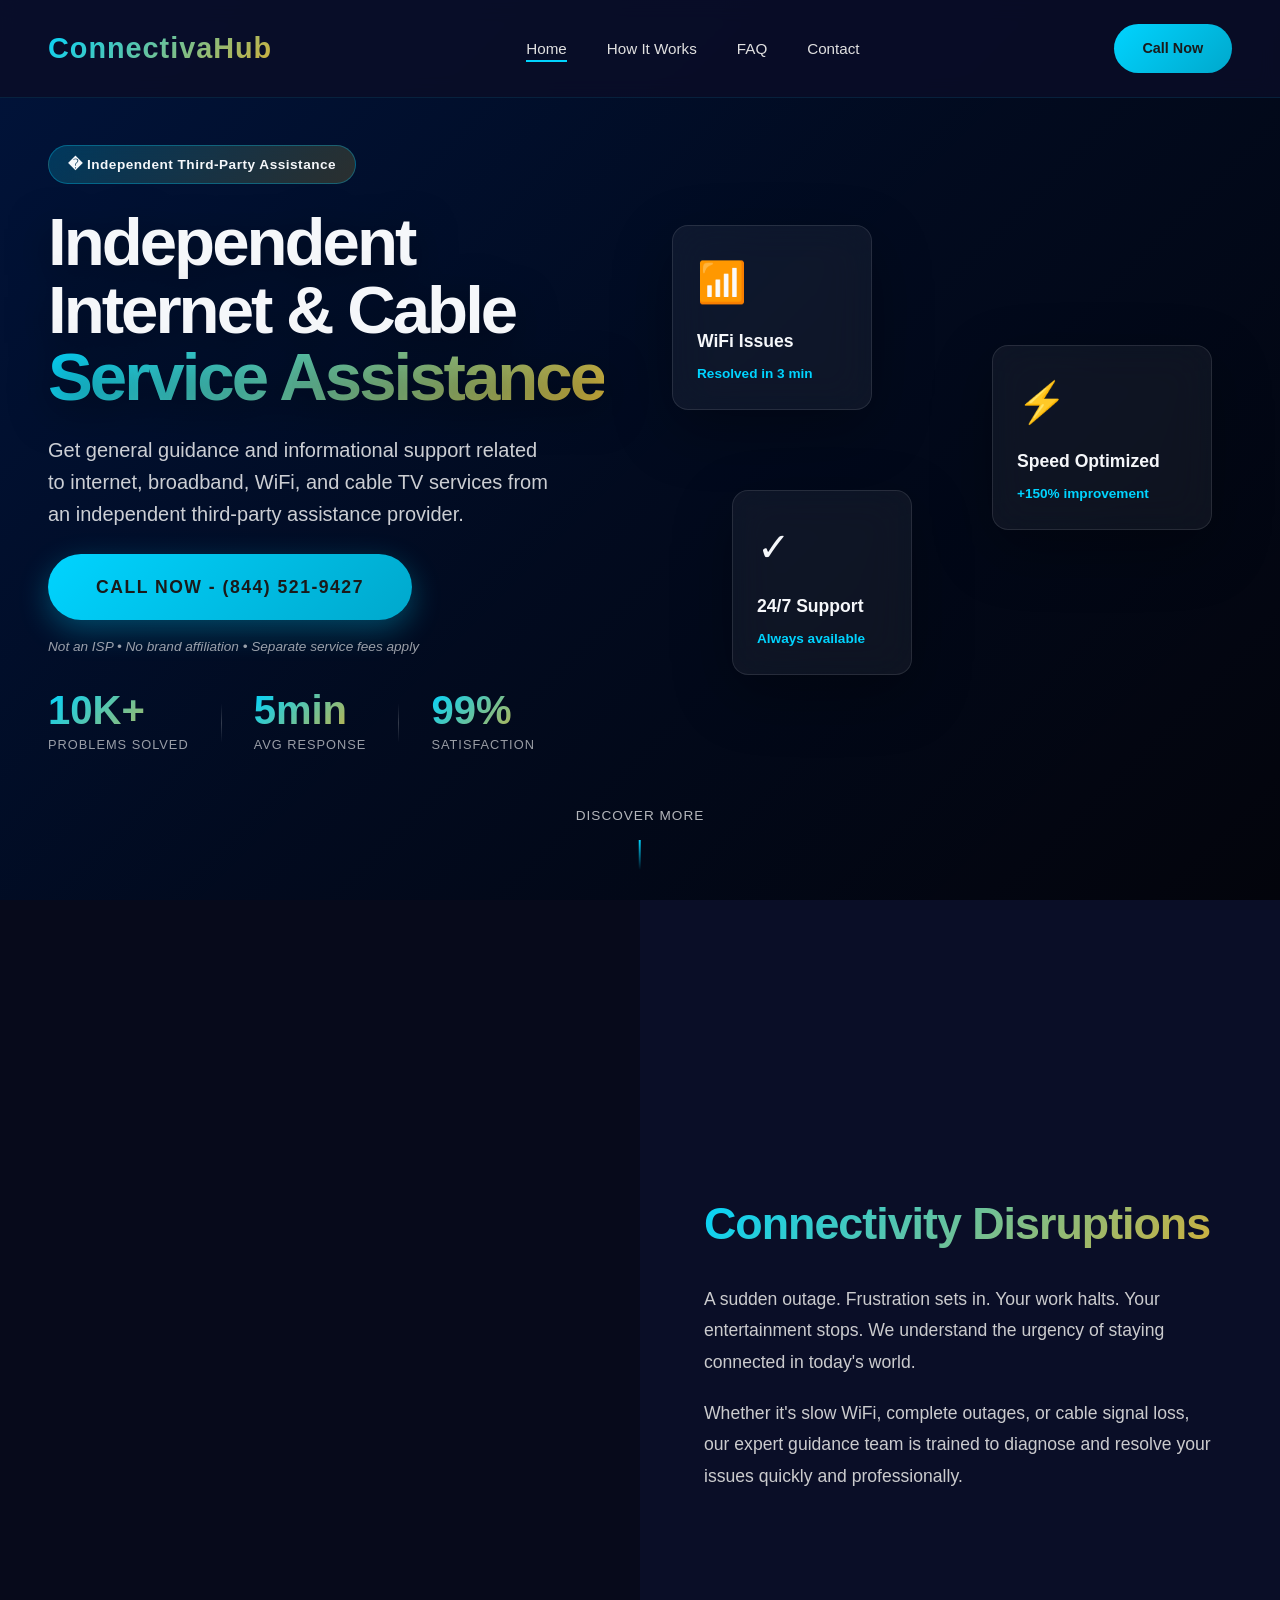
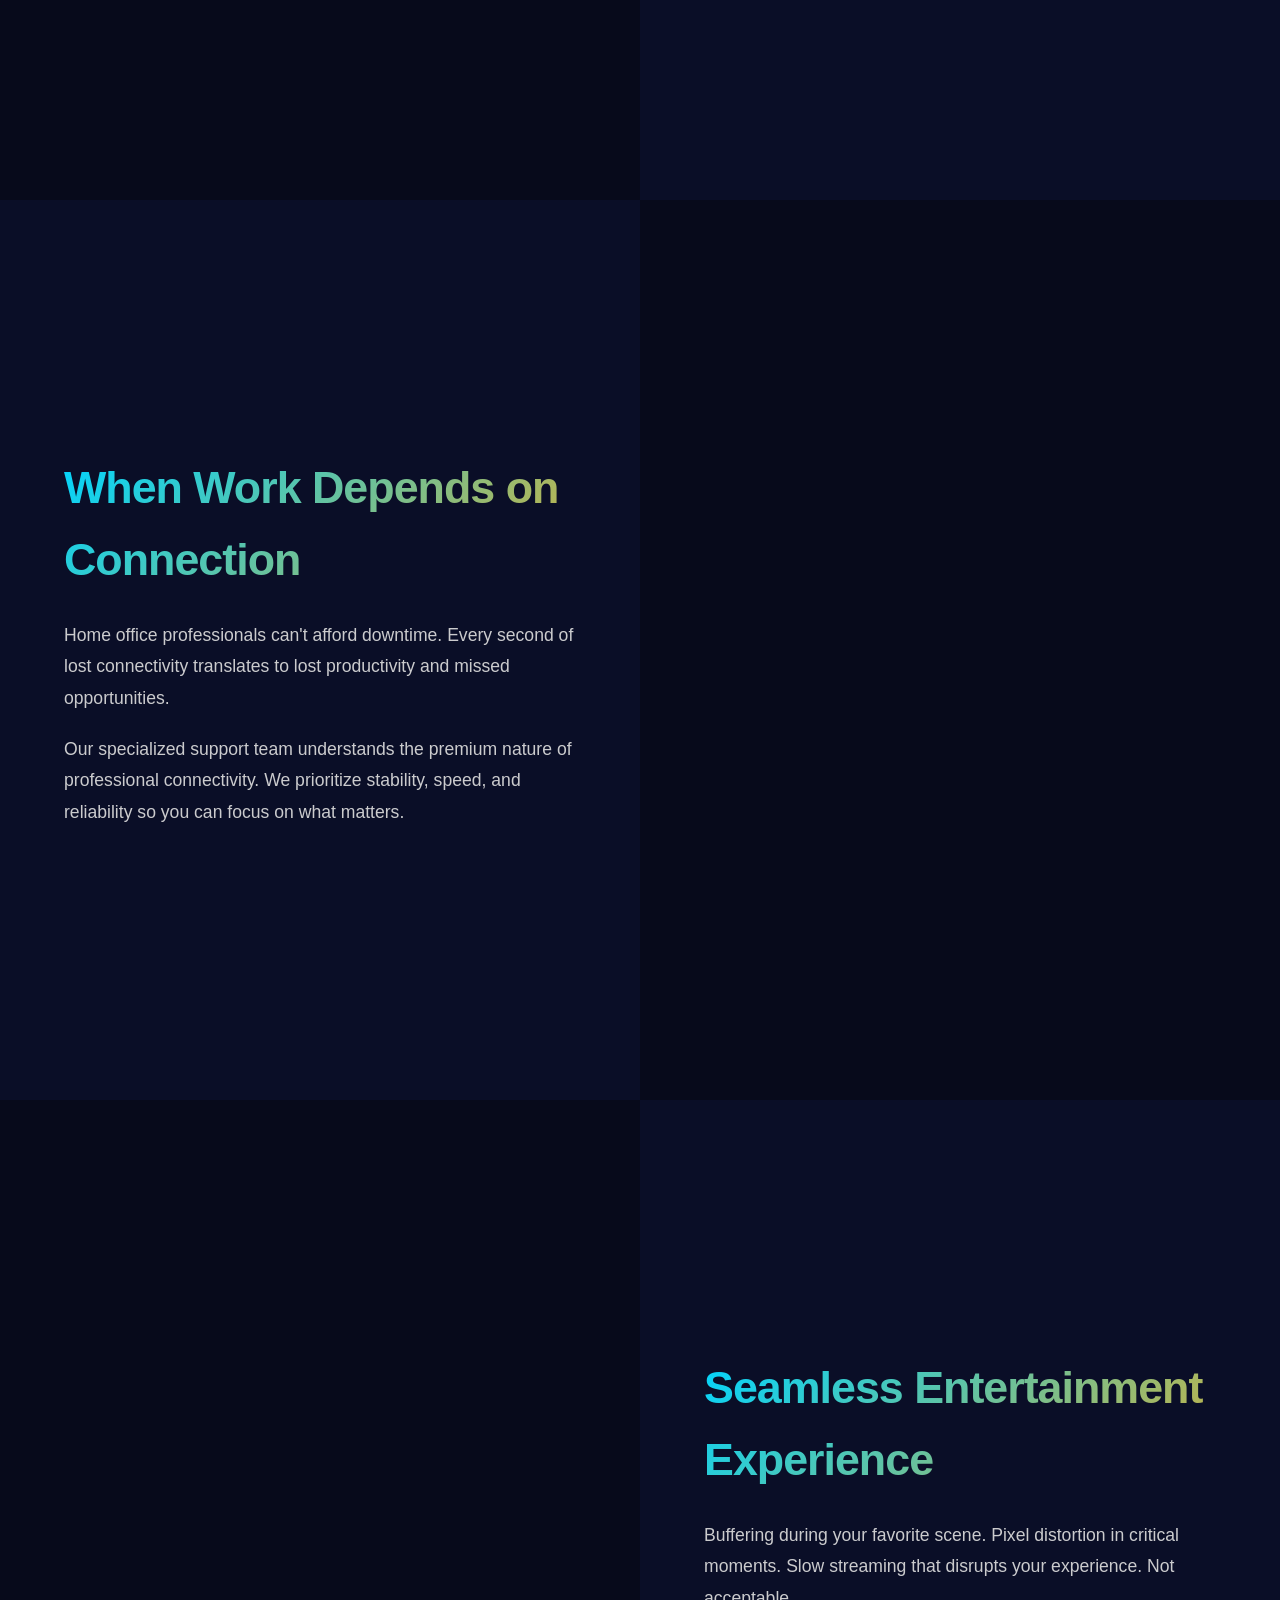
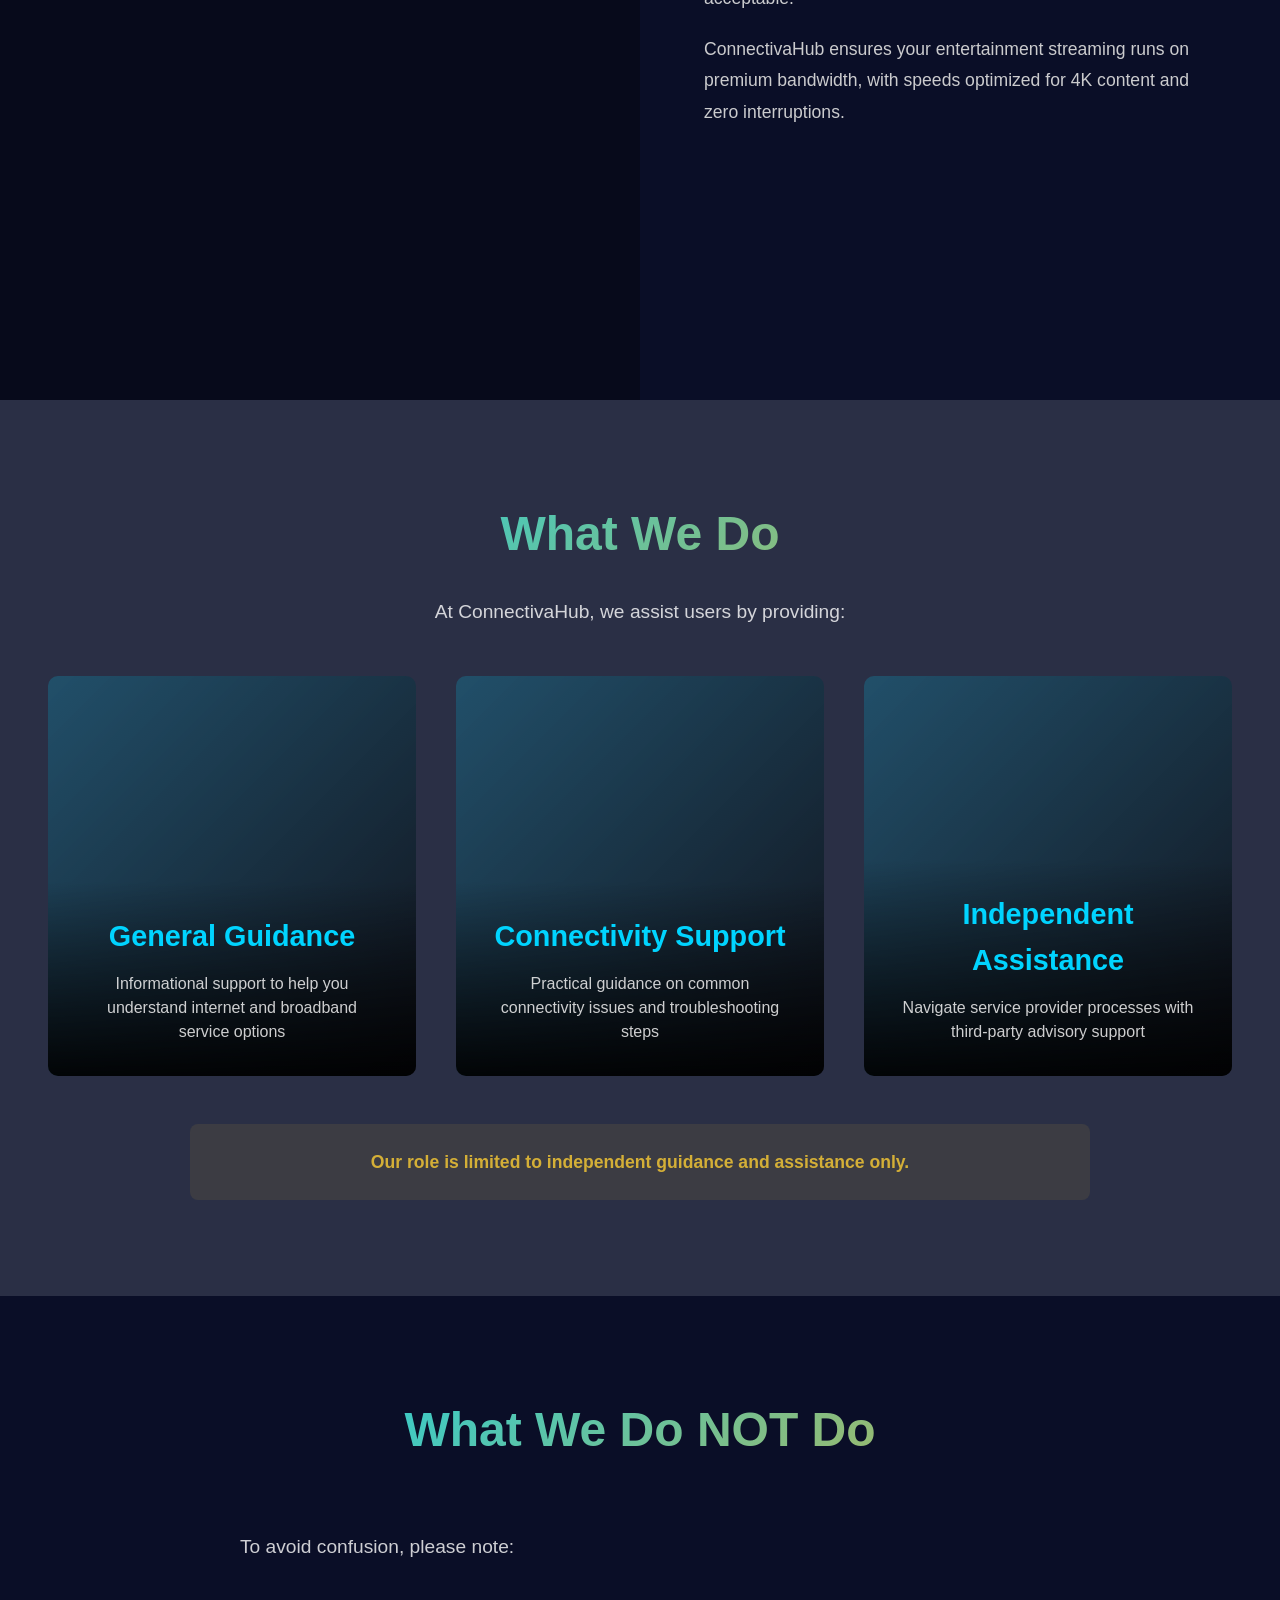
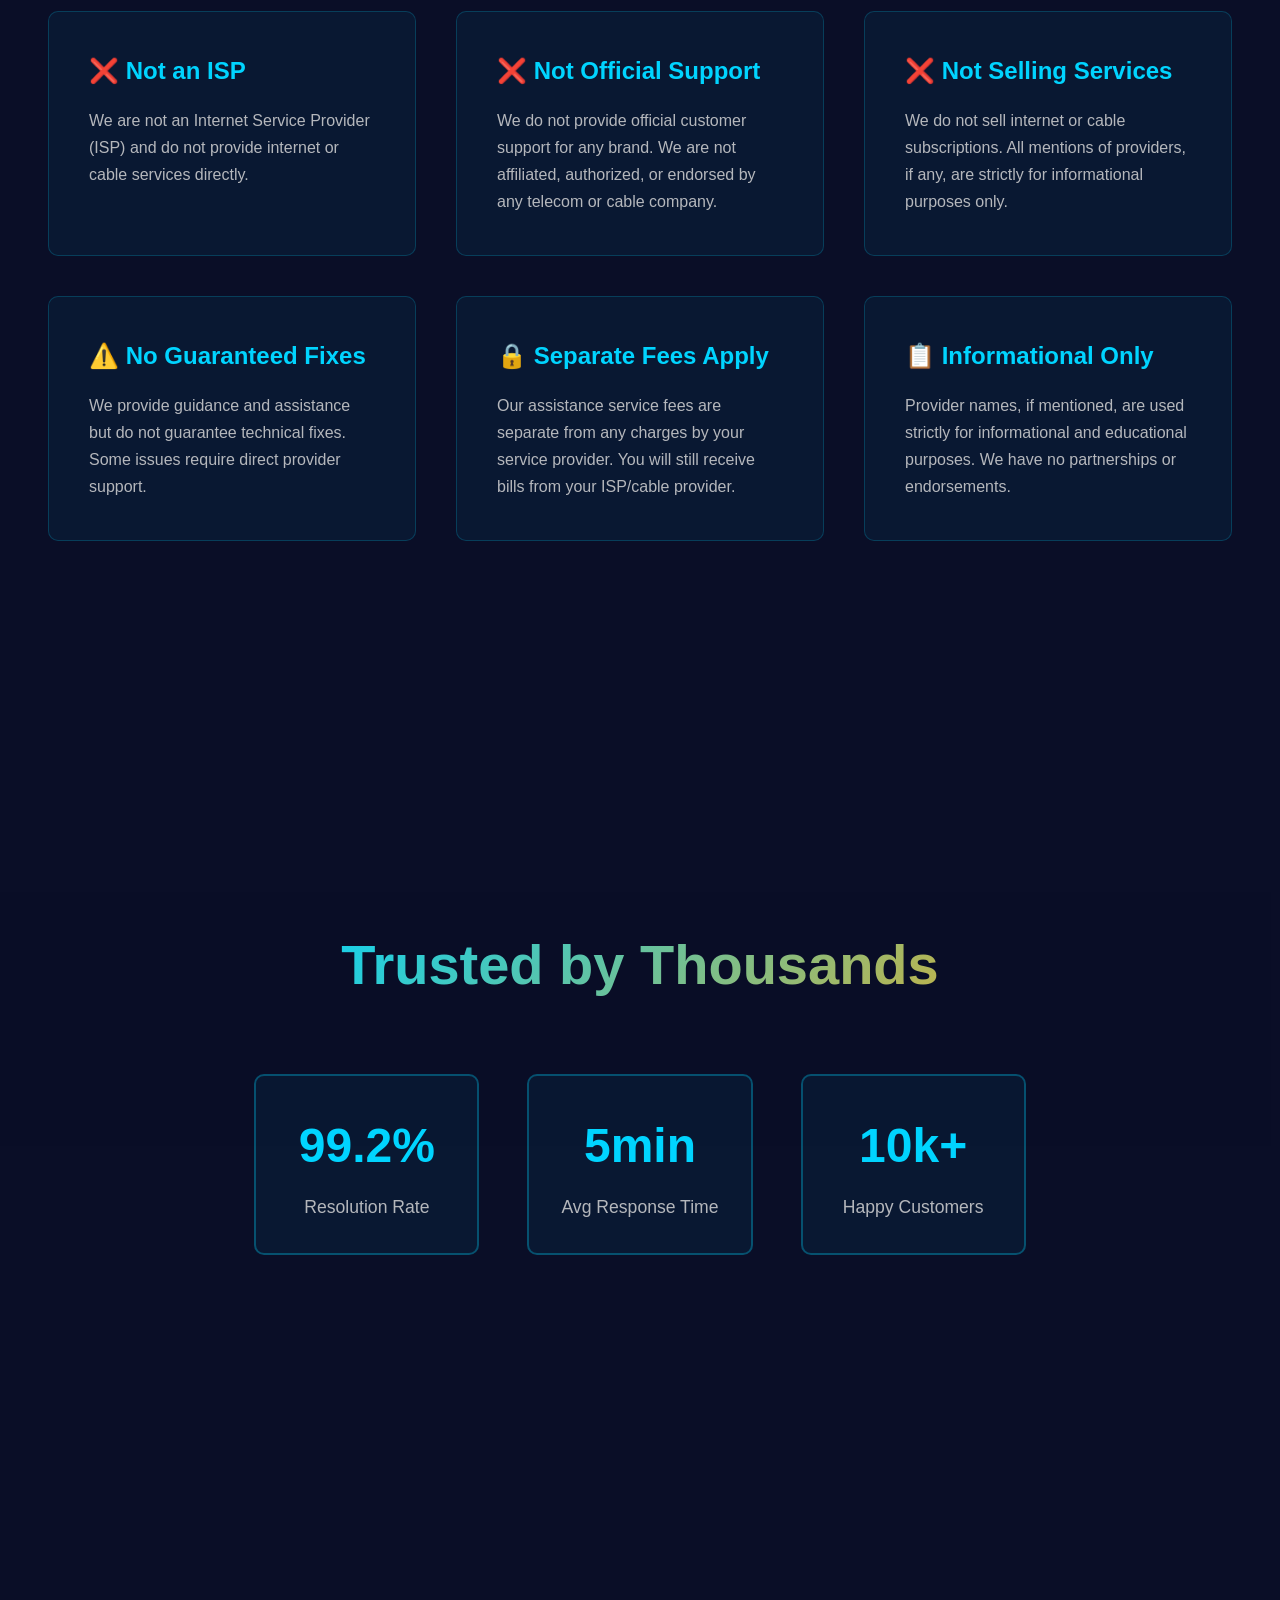
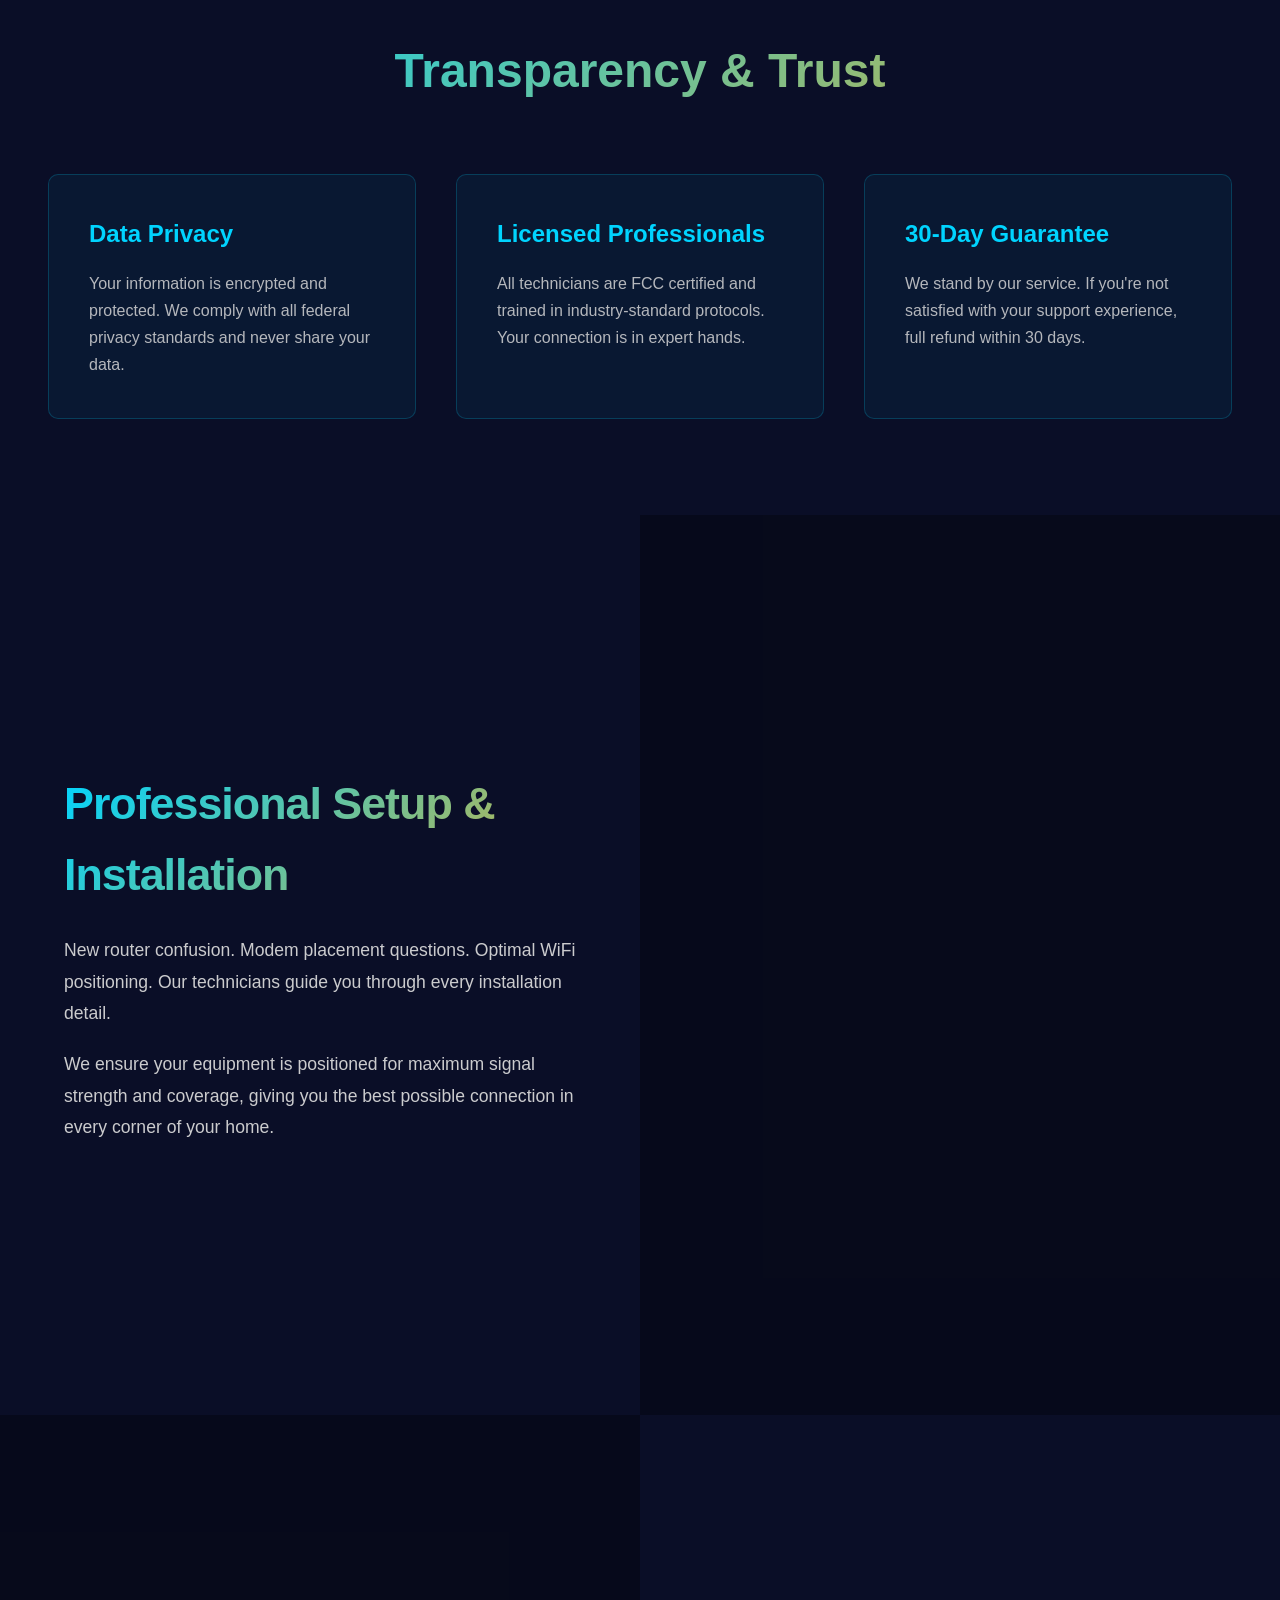
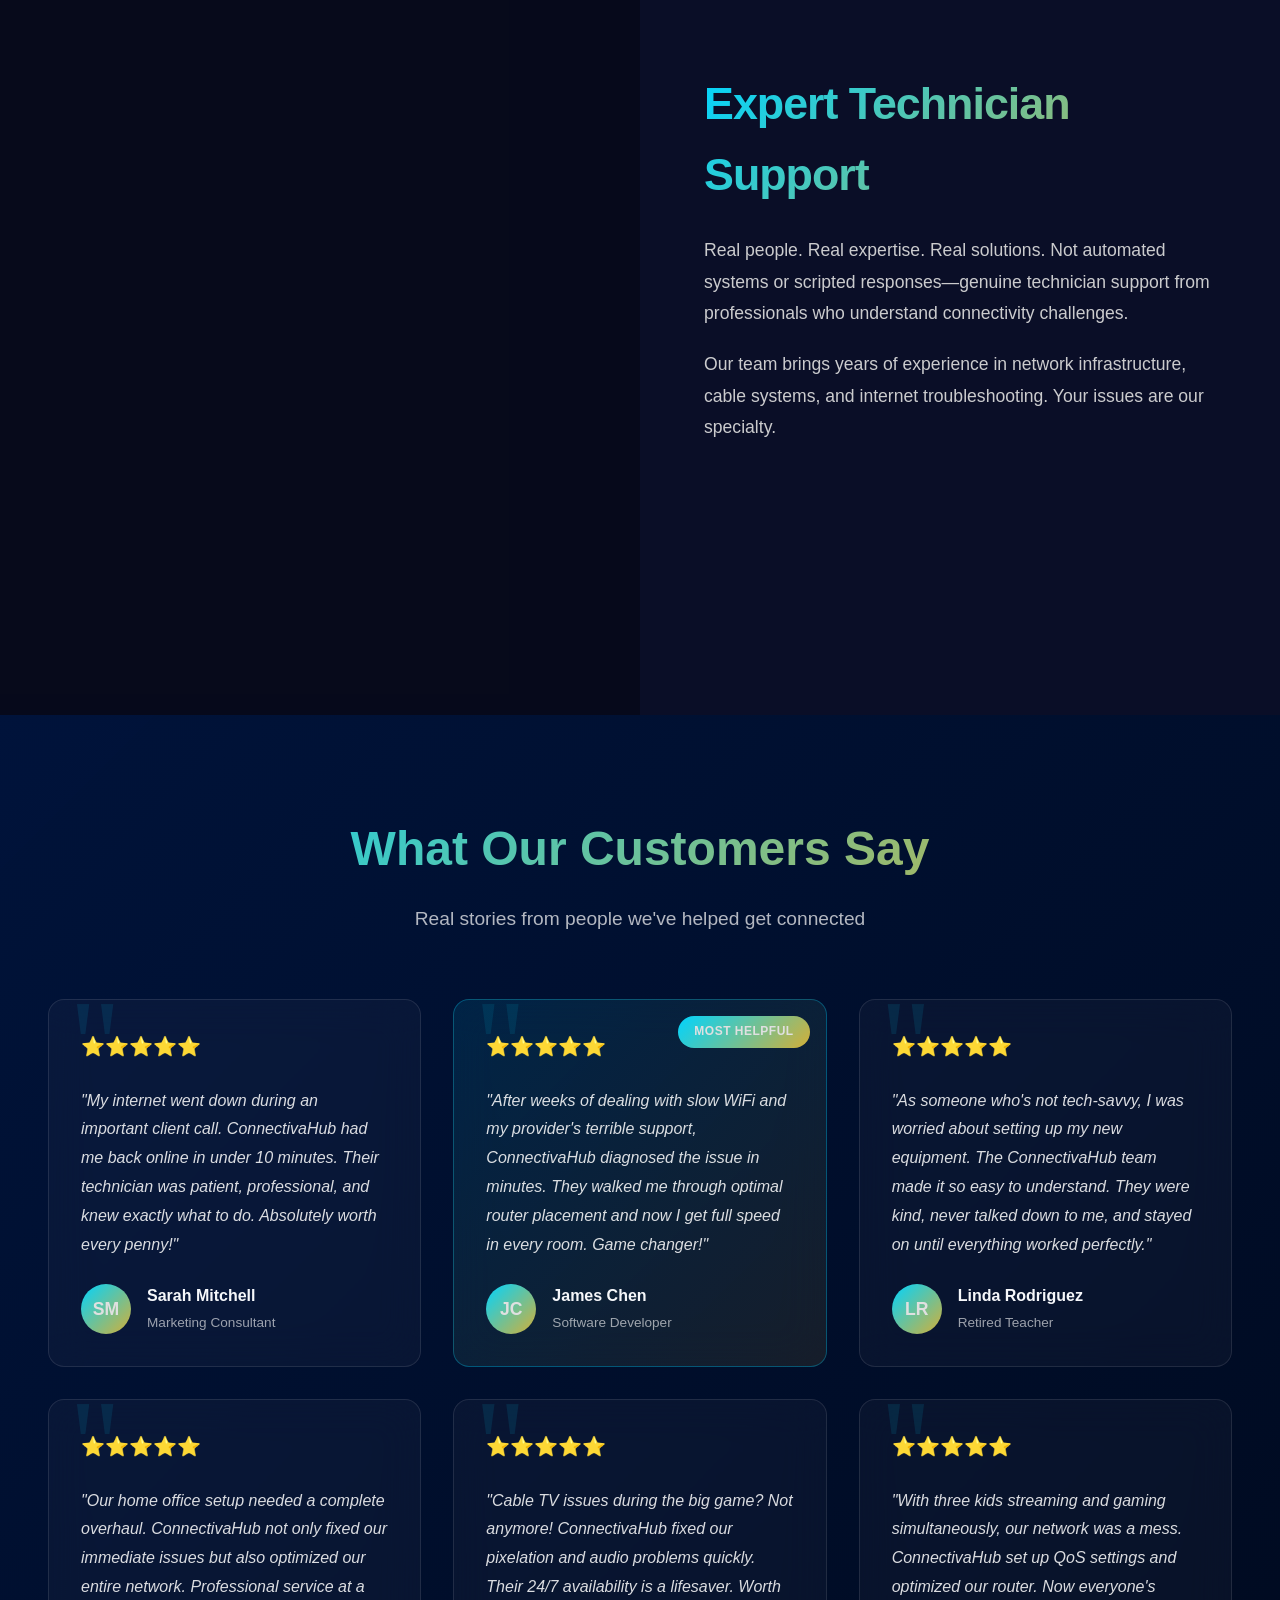
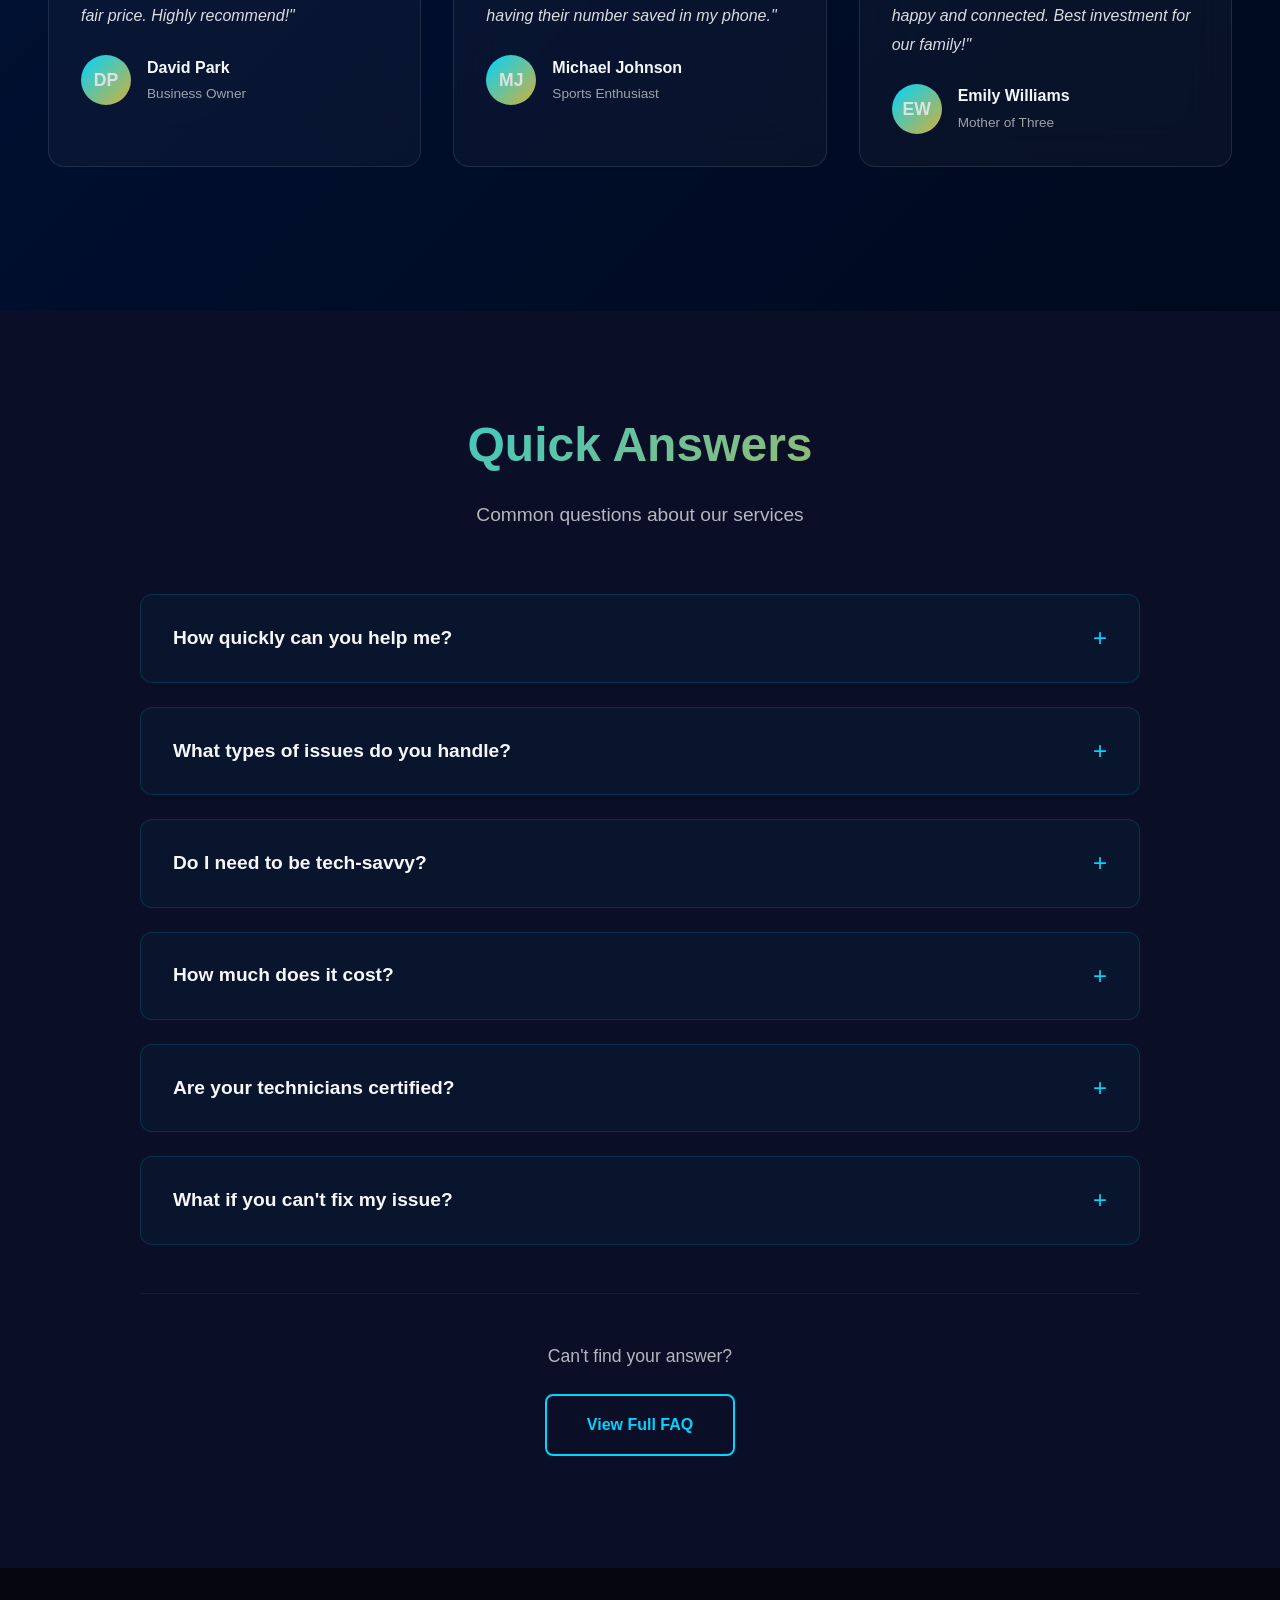
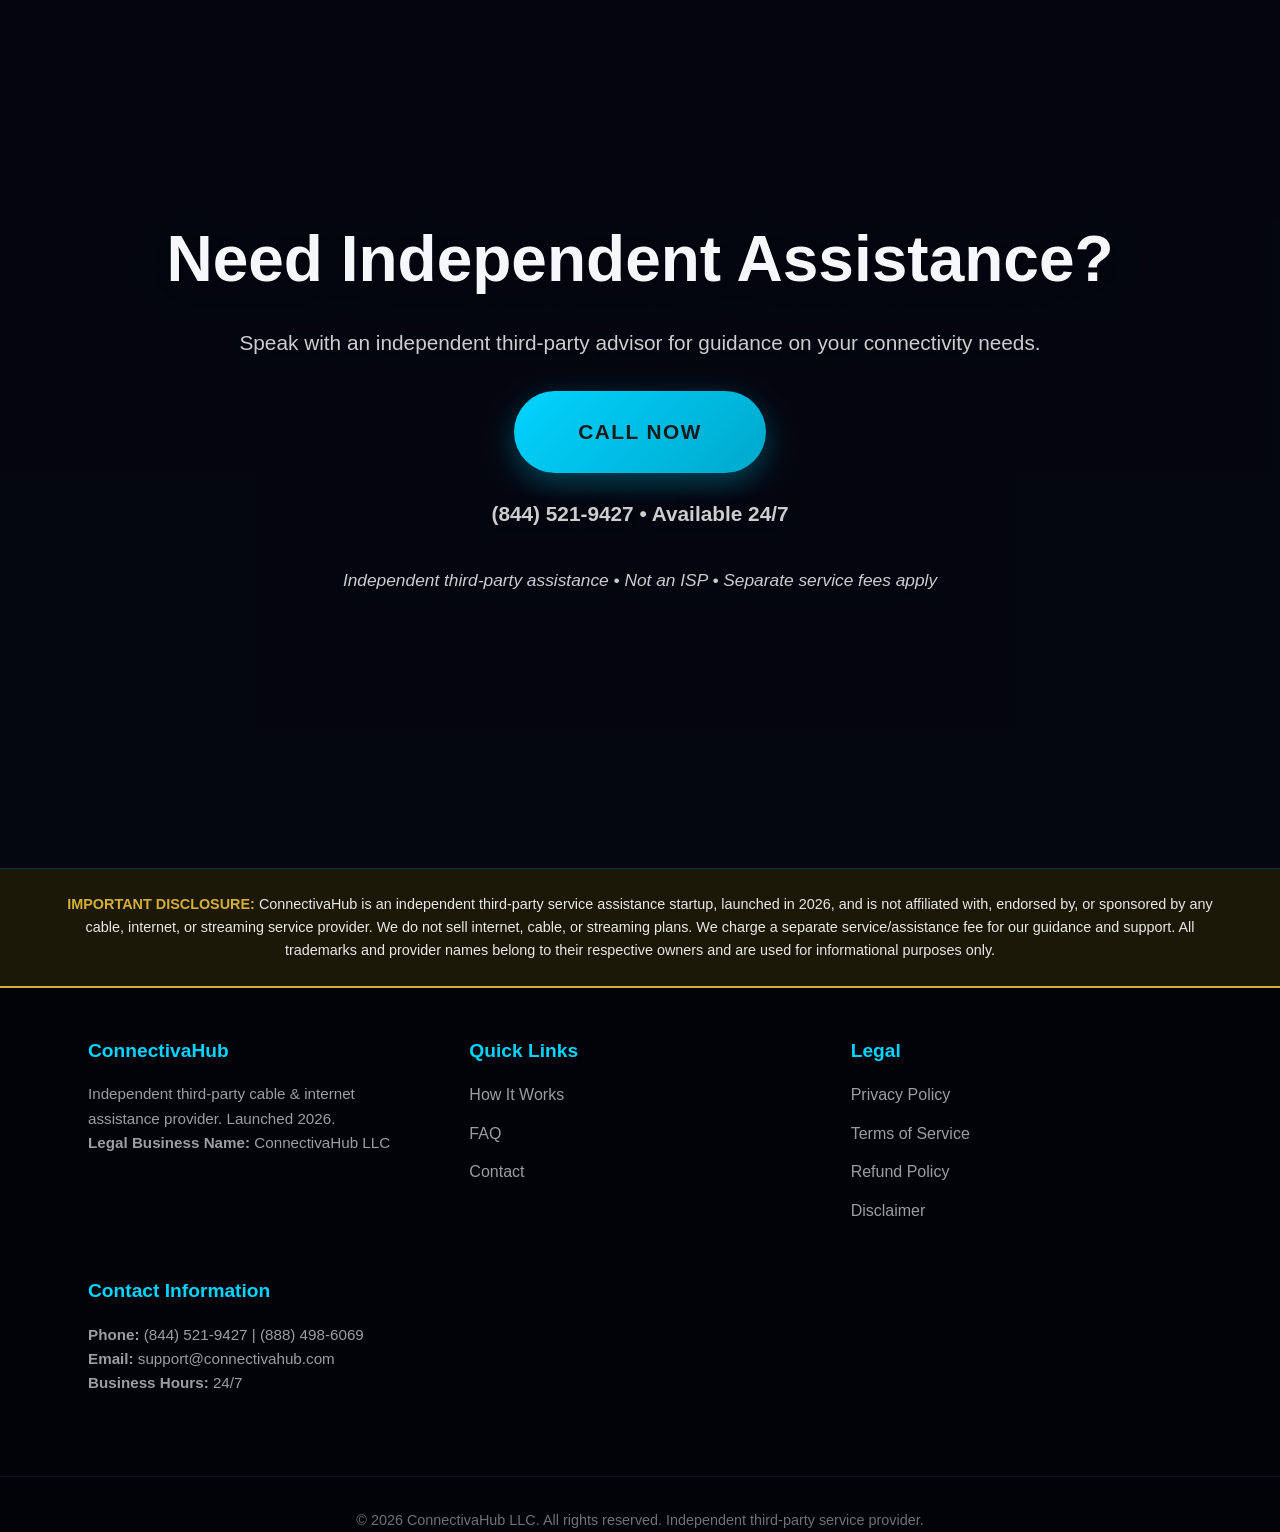
==== commit 42811d0e: "Add (888) 498-6069 to footer across all pages" ====
--- a/index.html
+++ b/index.html
@@ -453,7 +453,7 @@
             </div>
             <div class="footer-column">
                 <h4>Contact Information</h4>
-                <p><strong>Phone:</strong> (844) 521-9427</p>
+                <p><strong>Phone:</strong> (844) 521-9427 | (888) 498-6069</p>
                 <p><strong>Email:</strong> support@connectivahub.com</p>
                 <p><strong>Business Hours:</strong> 24/7</p>
             </div>
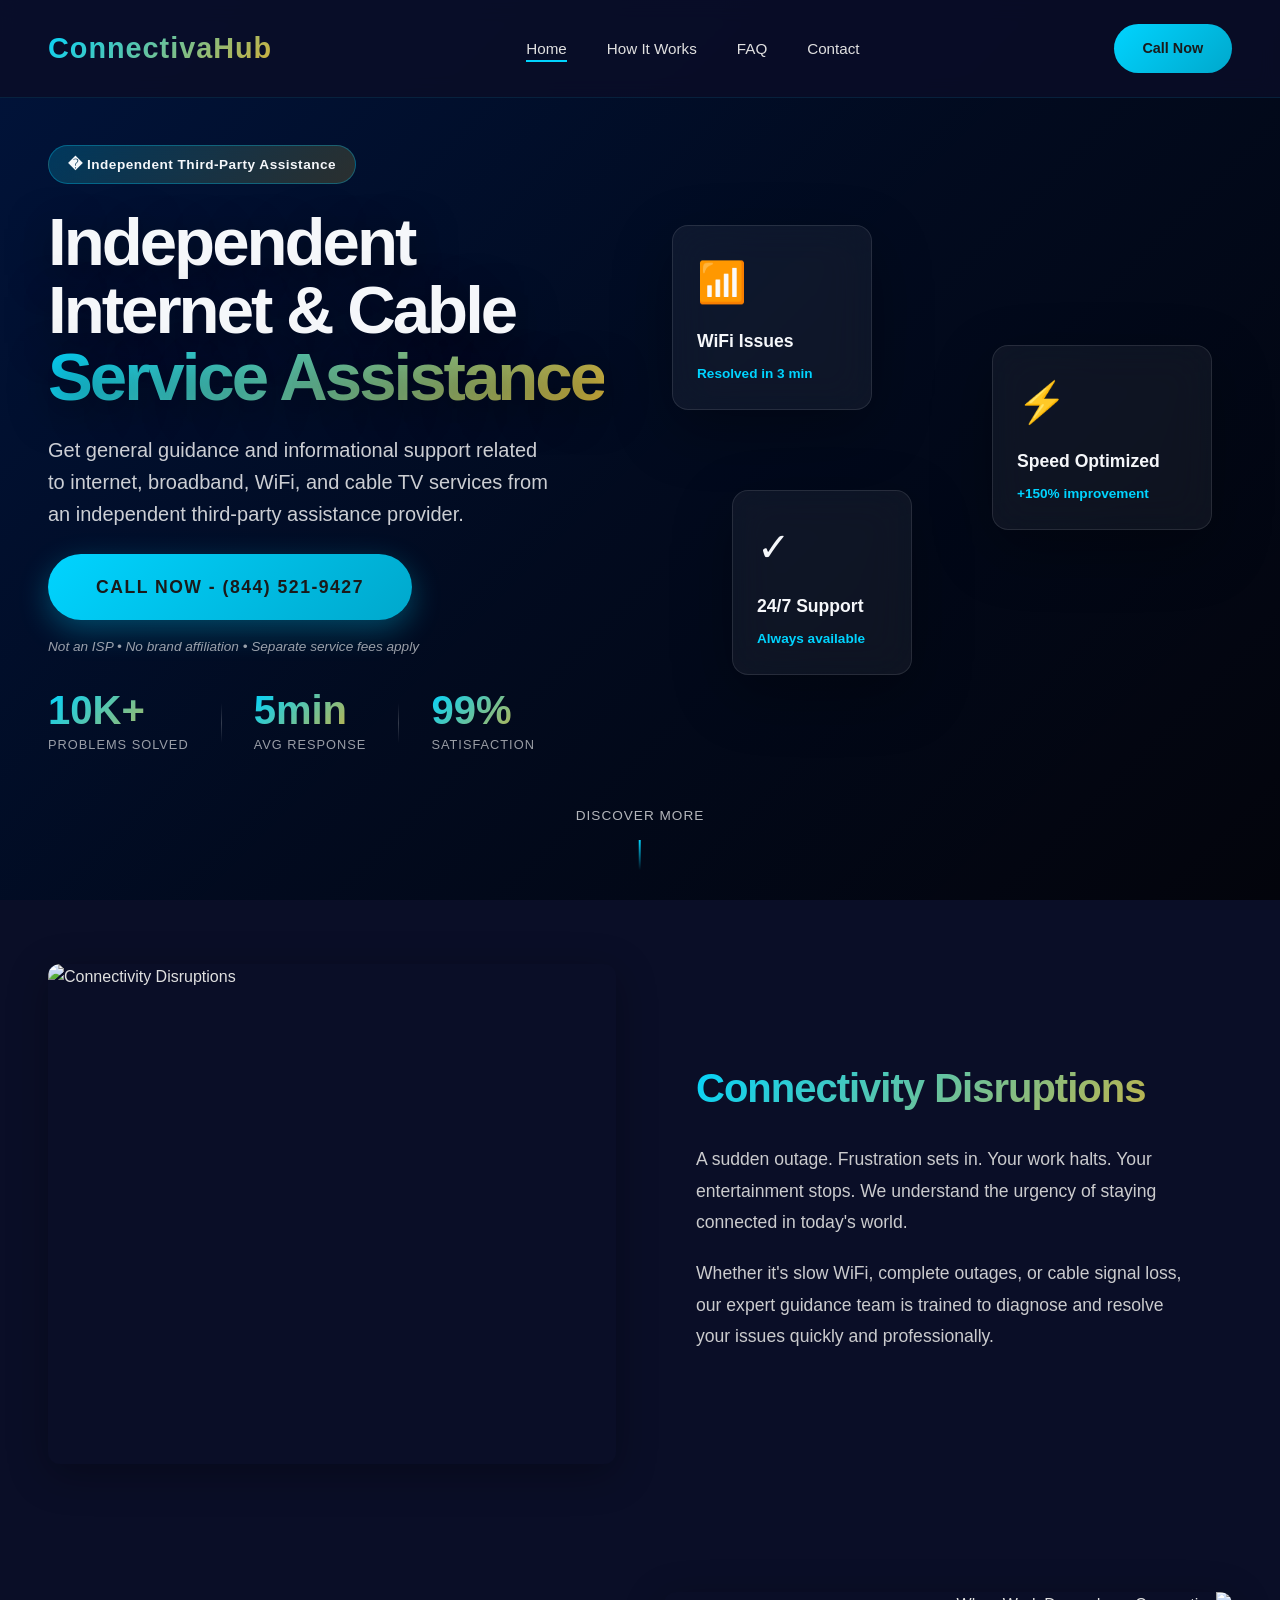
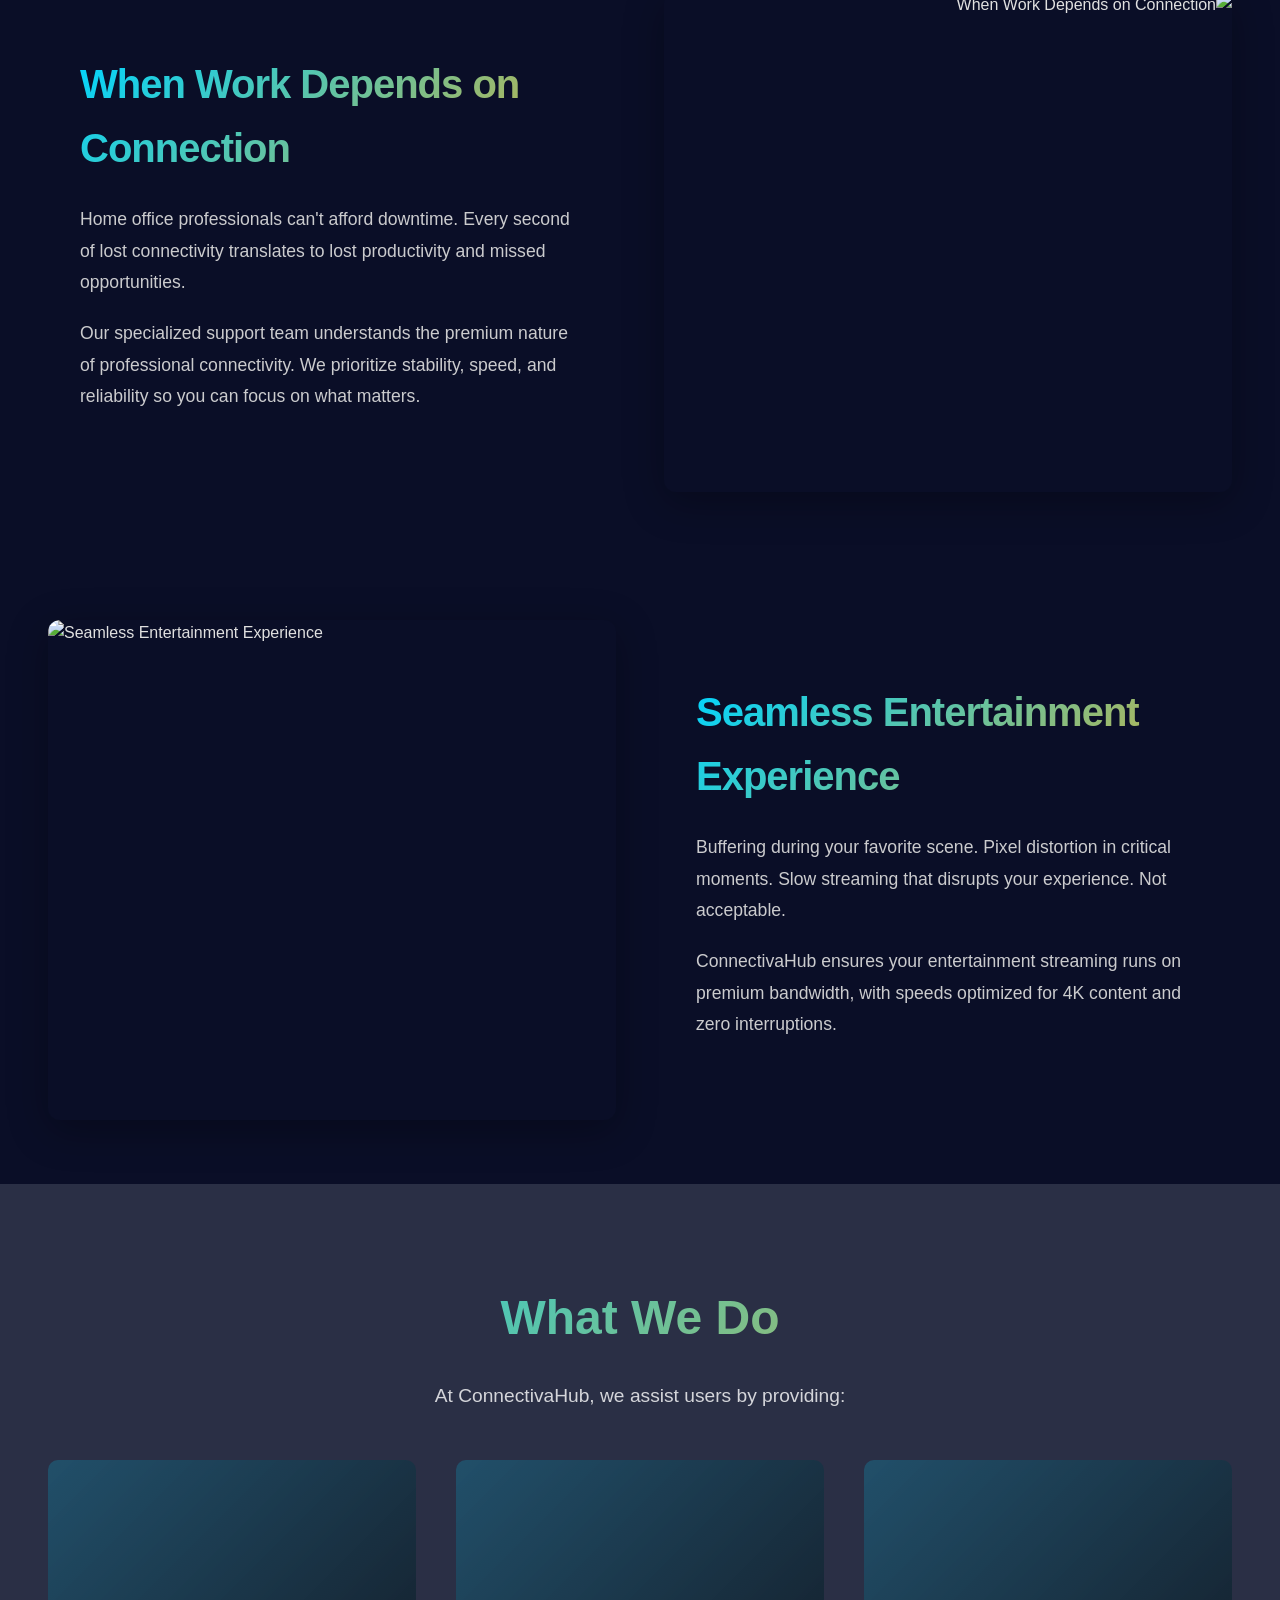
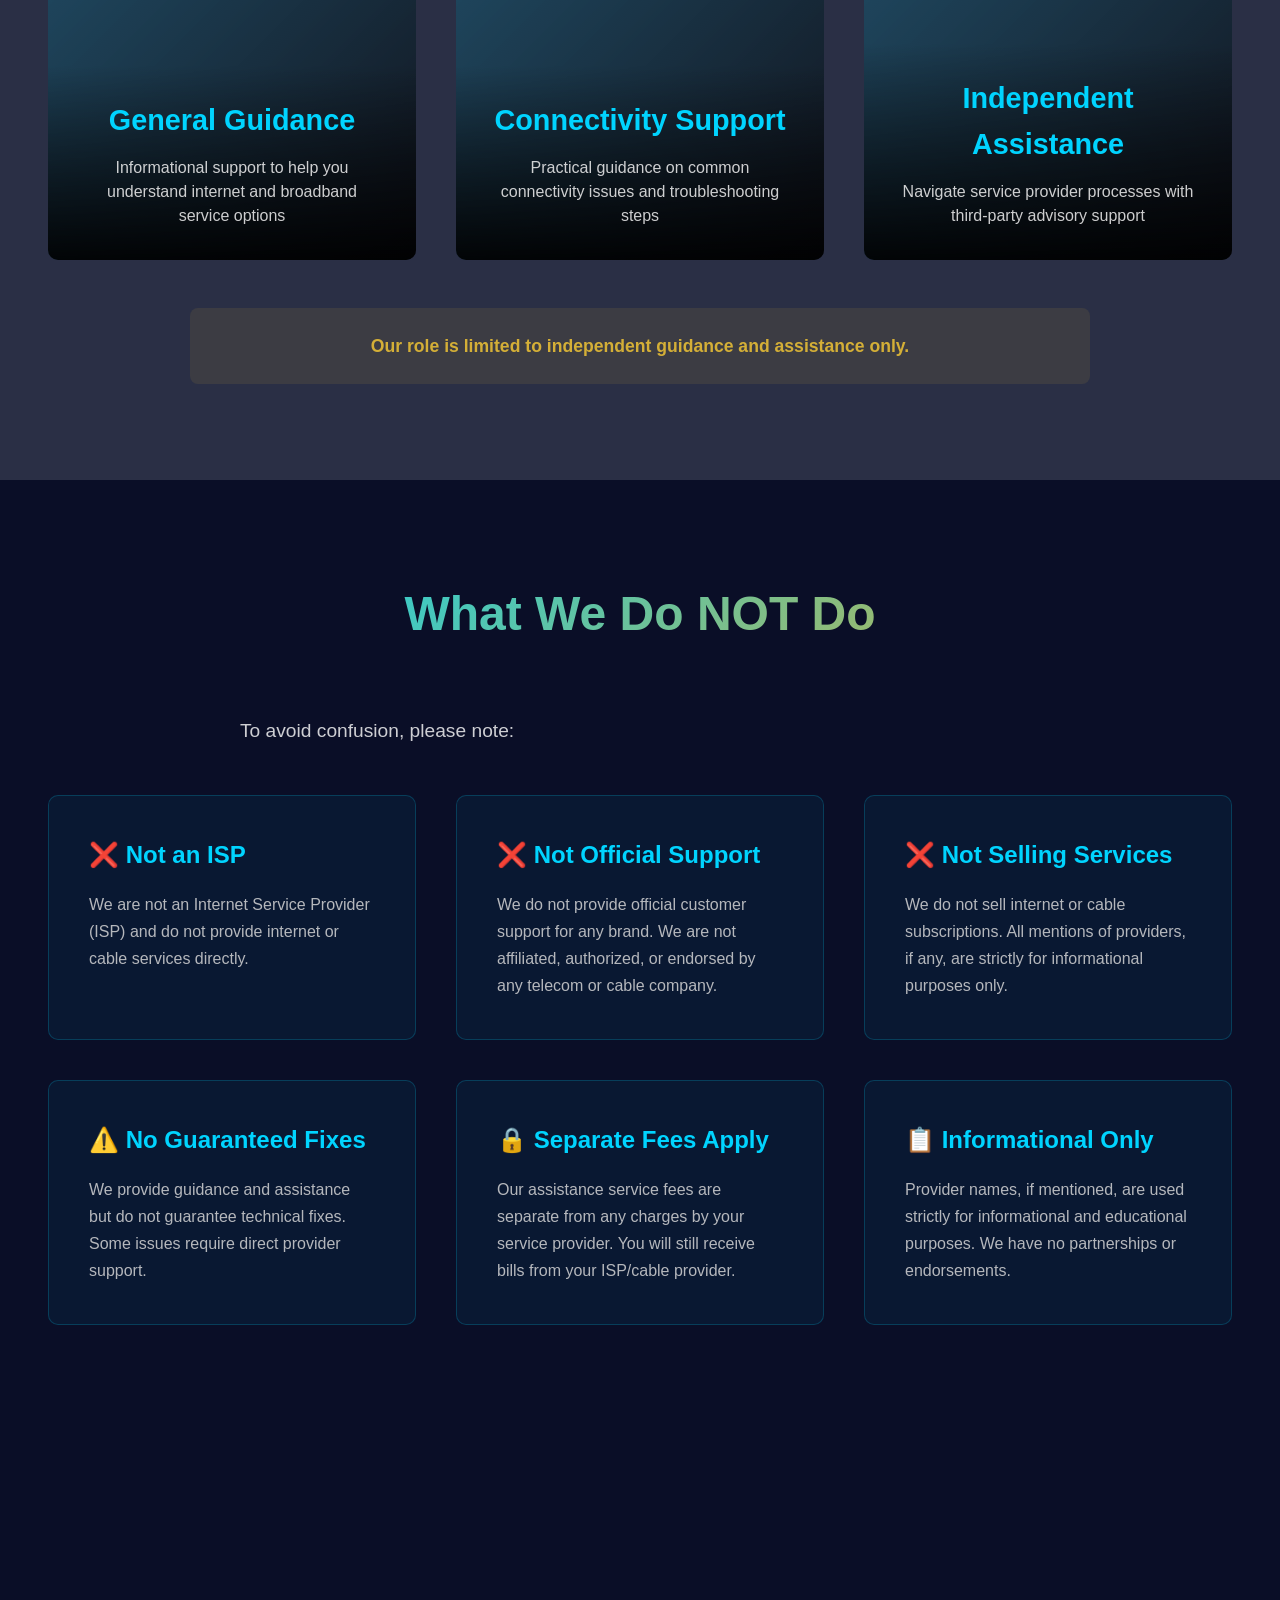
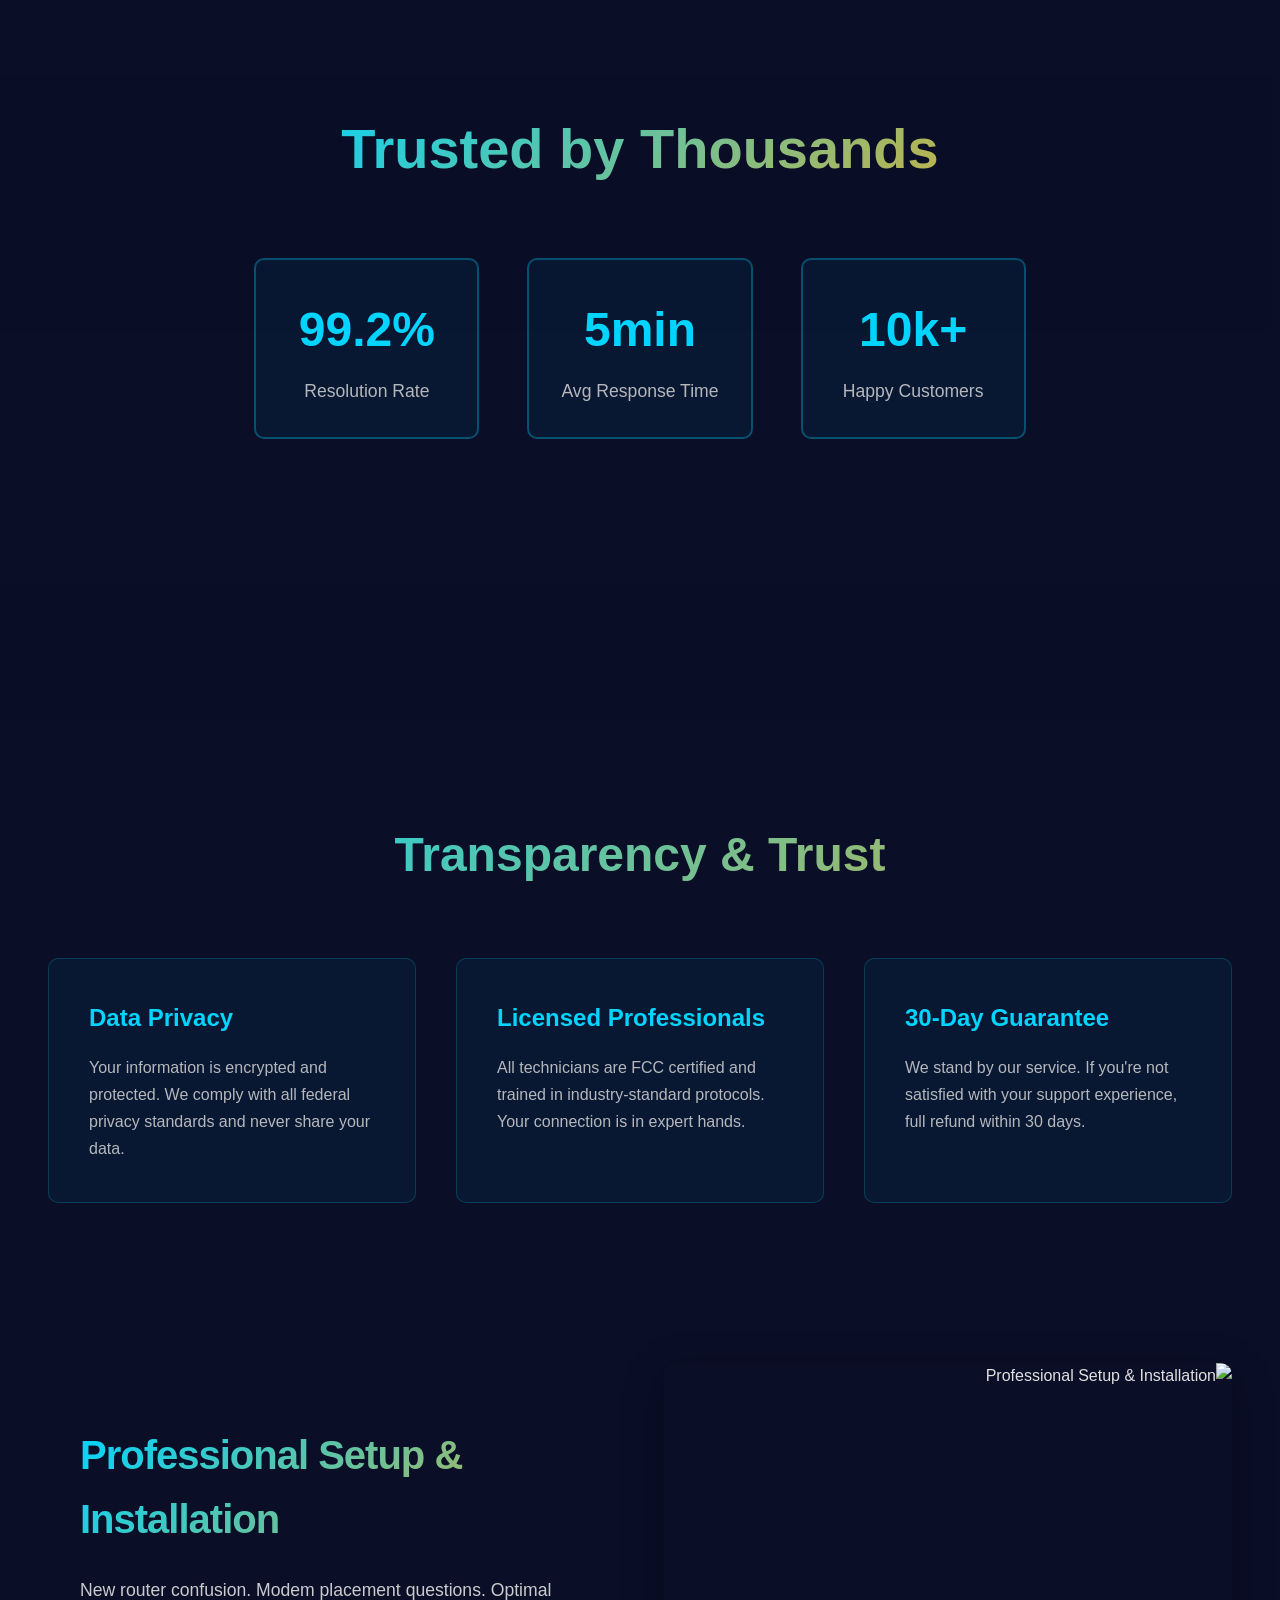
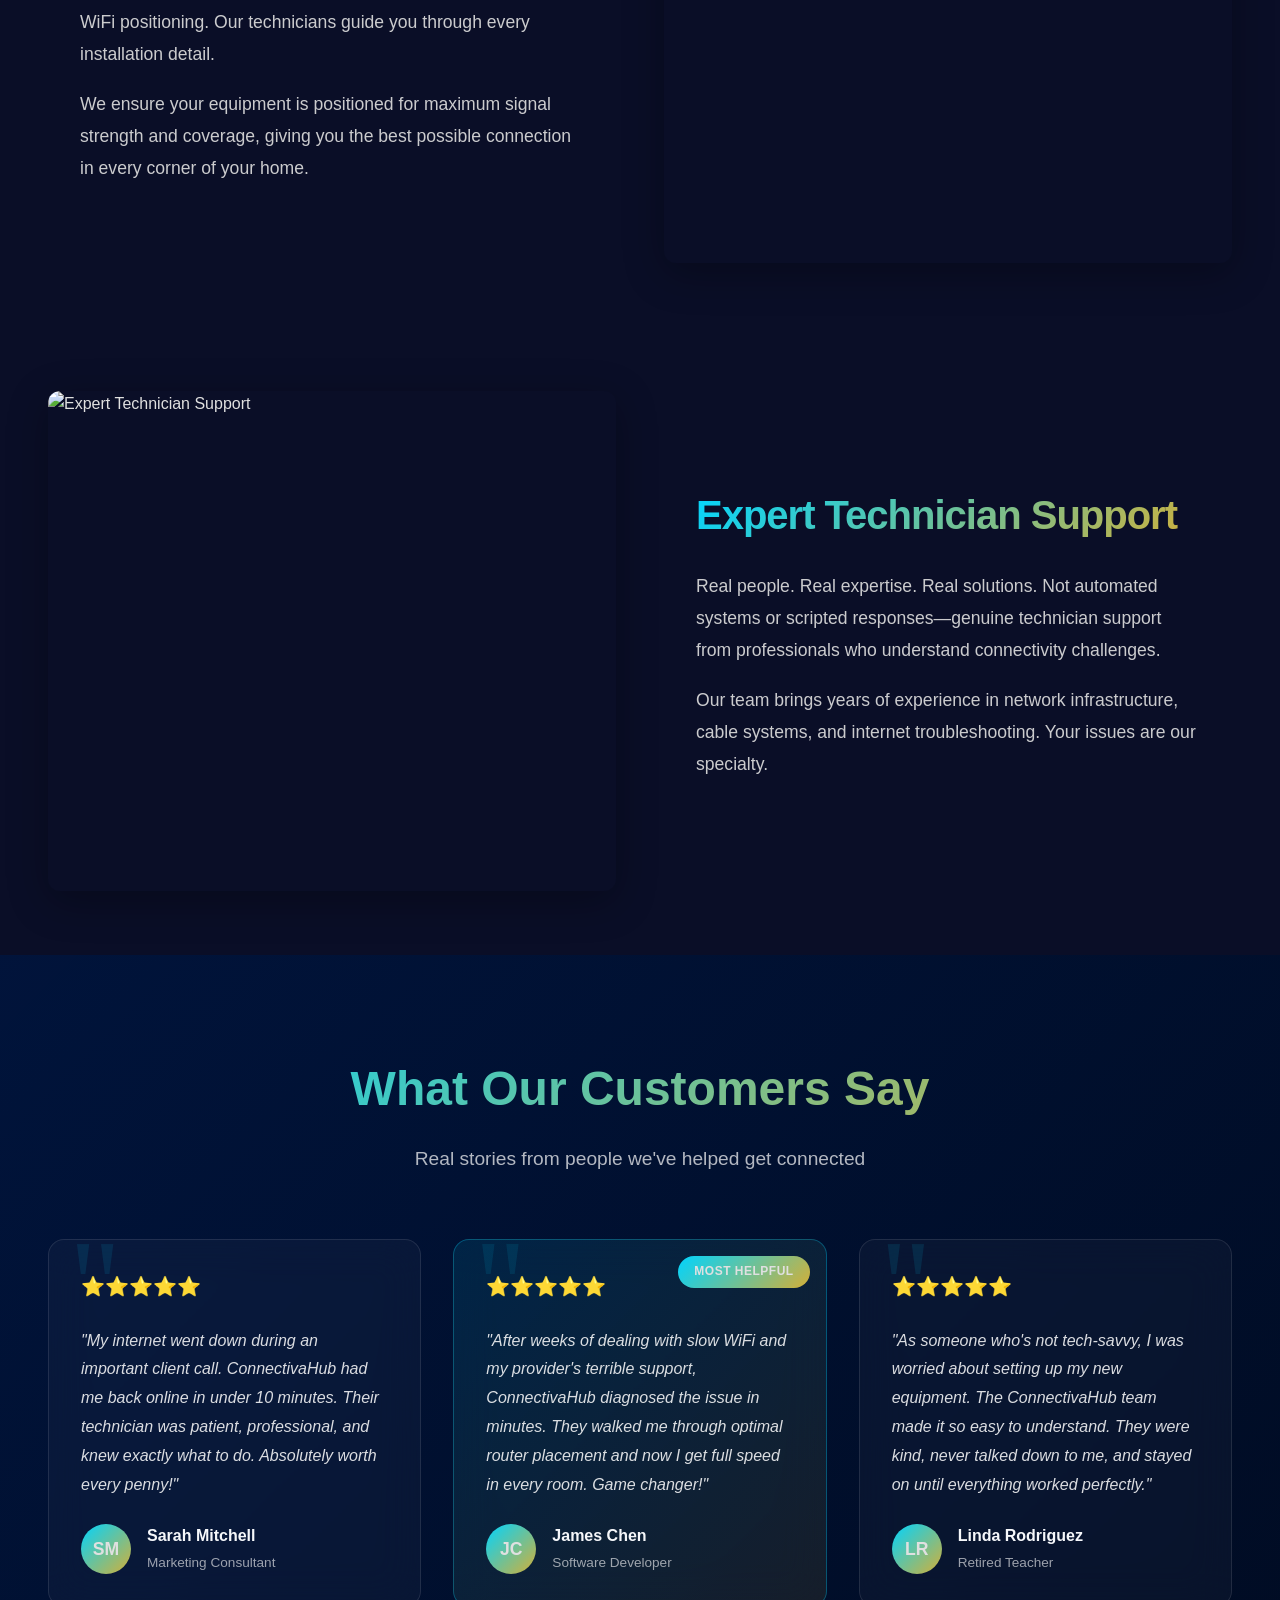
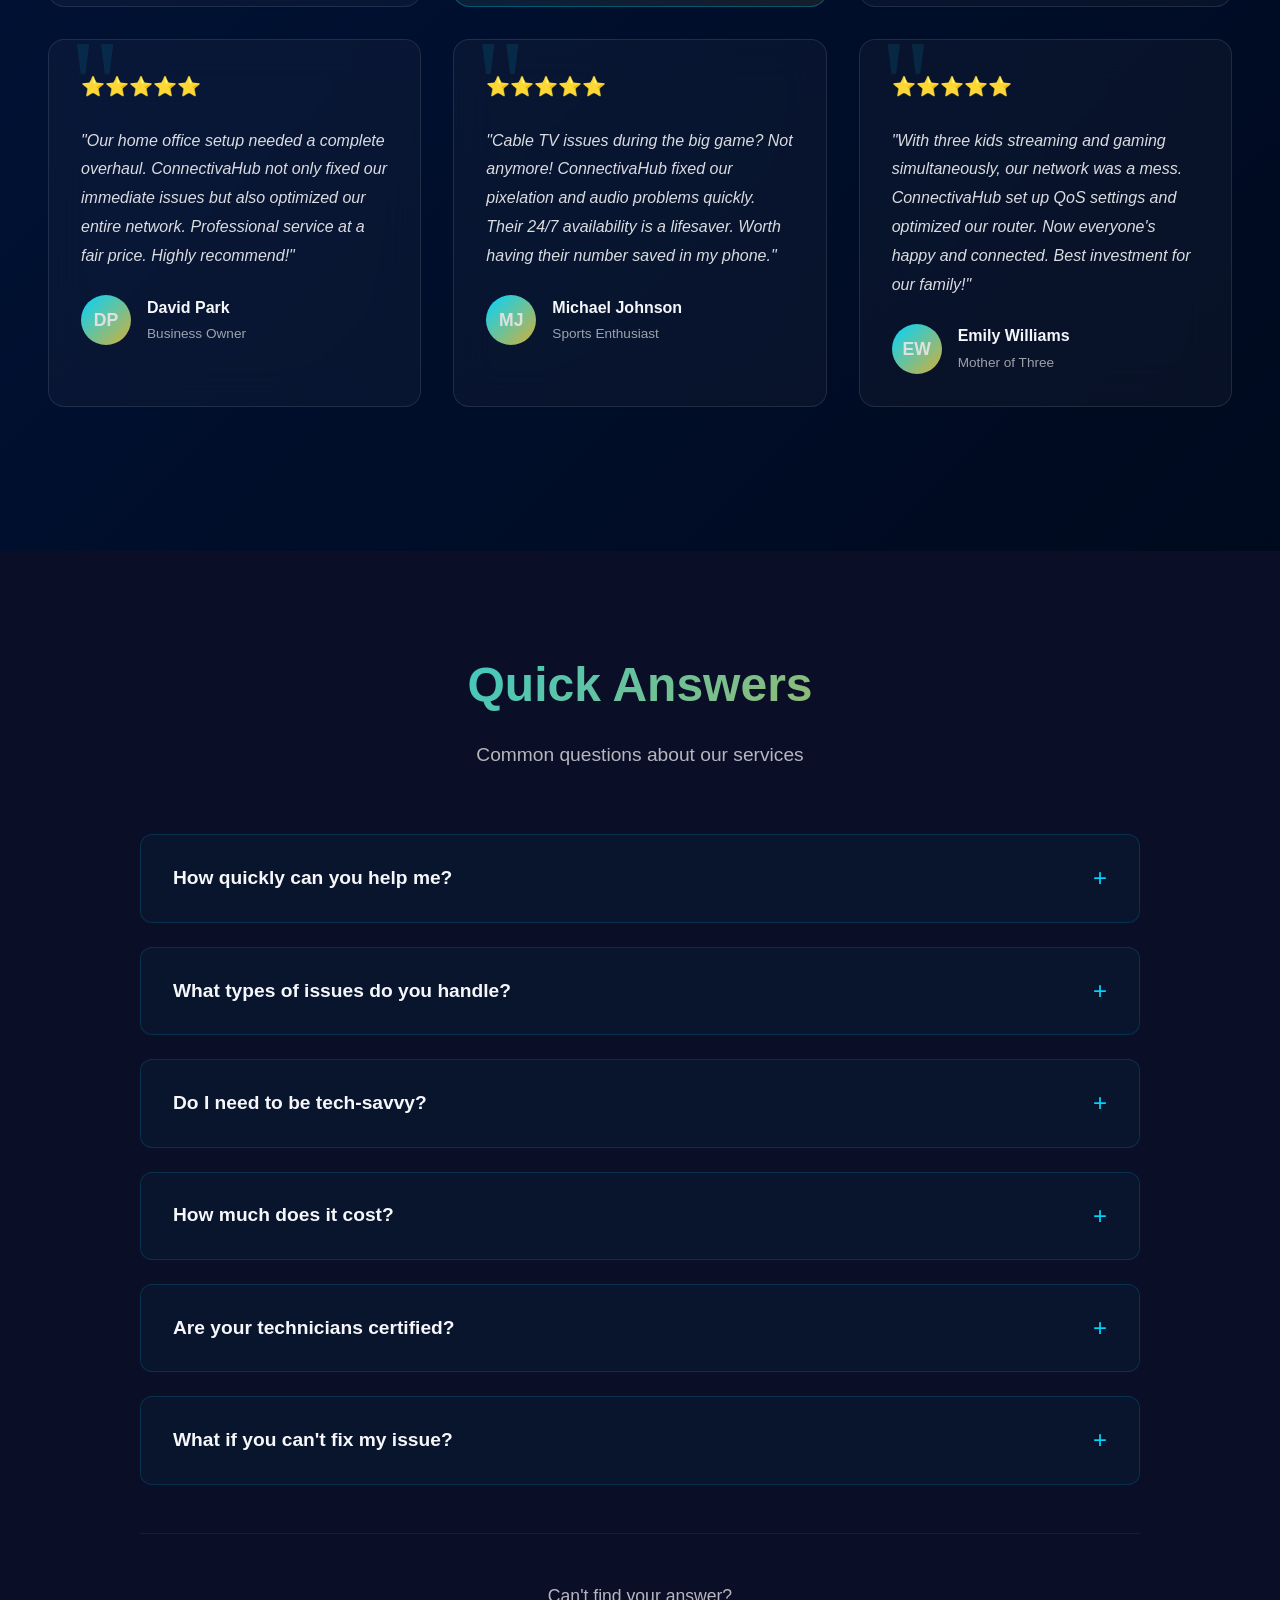
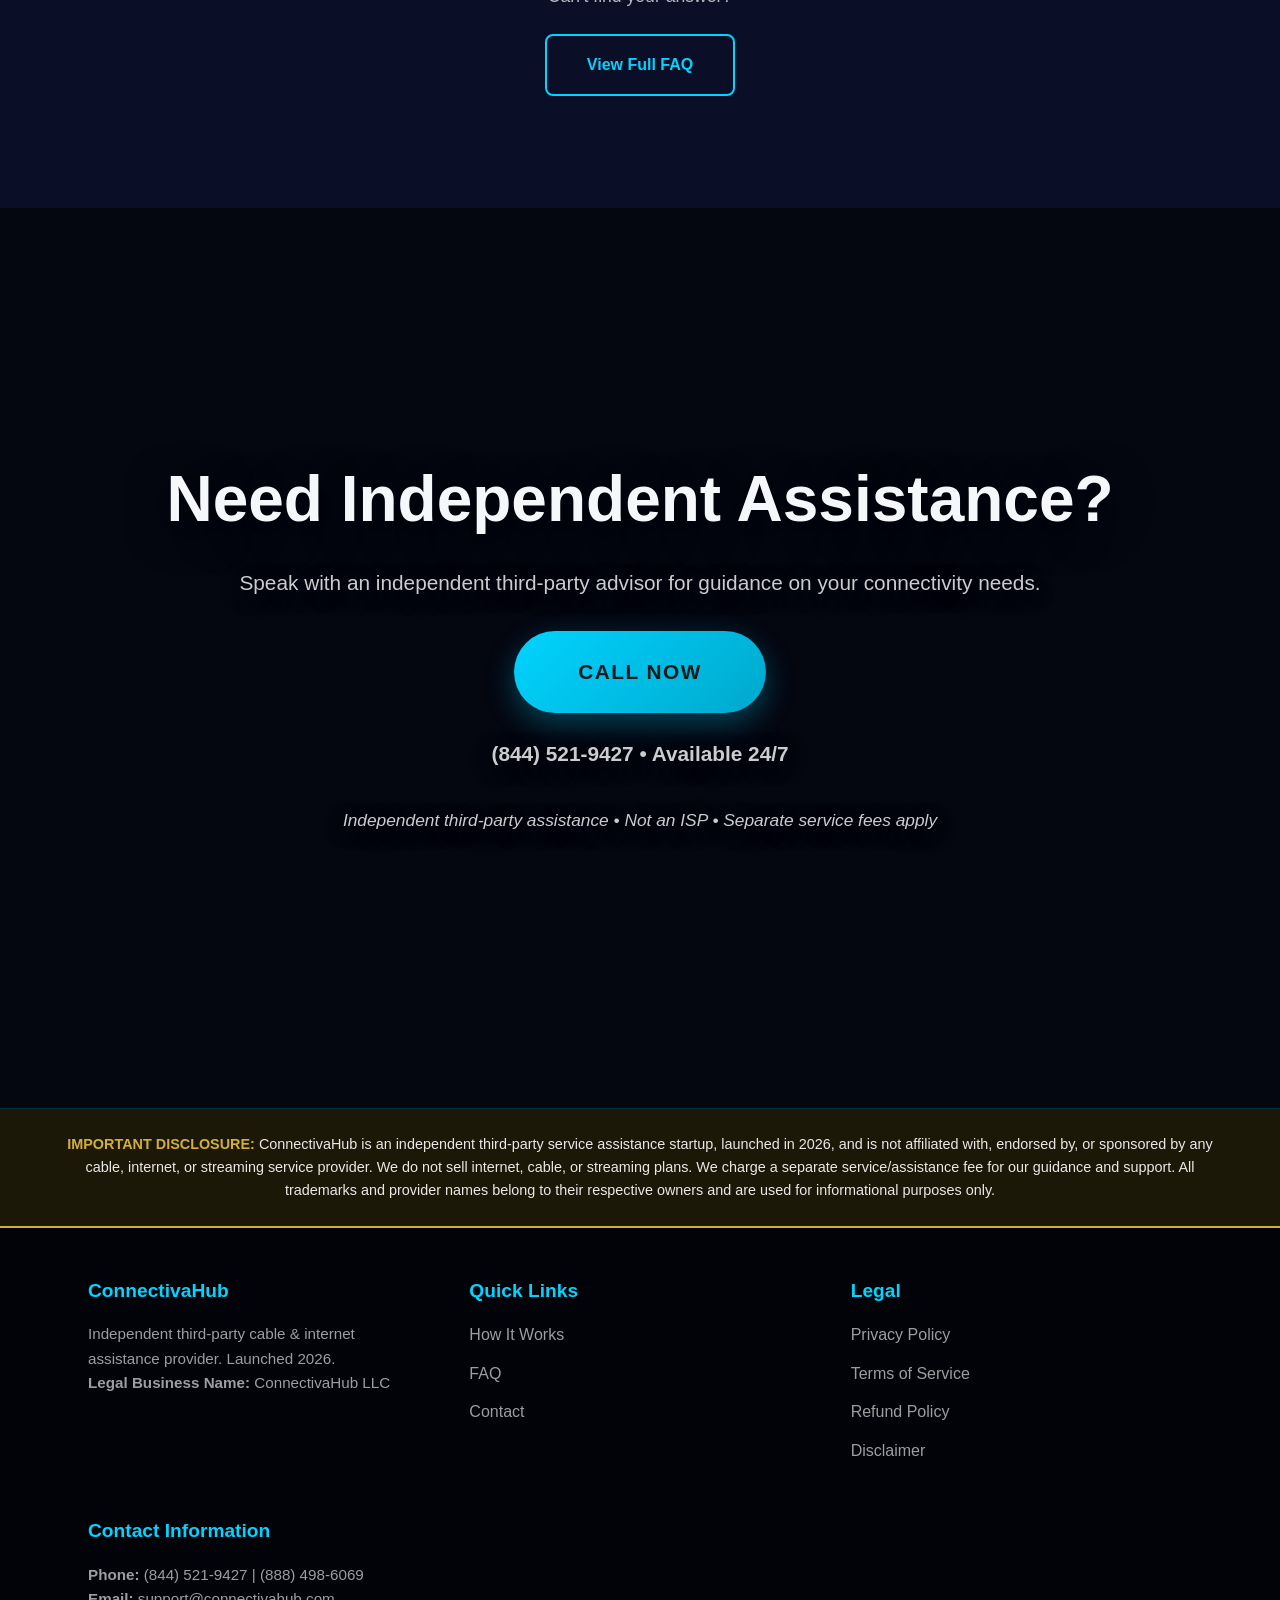
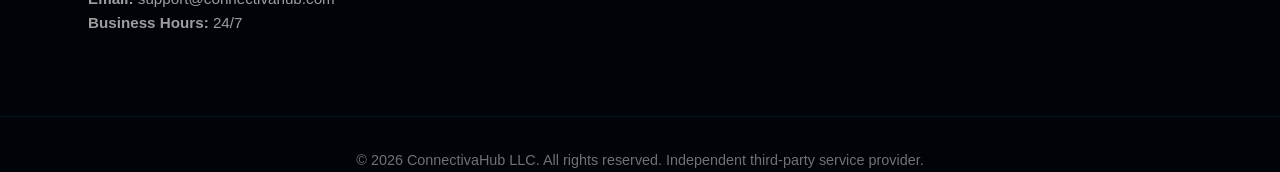
==== commit a0fc7db2: "feat: Add mobile responsive design and hamburger menu - Added mobile hamburger menu navigation to al" ====
--- a/index.html
+++ b/index.html
@@ -11,6 +11,11 @@
     <nav class="navbar">
         <div class="nav-container">
             <div class="logo">ConnectivaHub</div>
+            <button class="mobile-menu-toggle" aria-label="Toggle menu">
+                <span></span>
+                <span></span>
+                <span></span>
+            </button>
             <ul class="nav-links">
                 <li><a href="index.html" class="active">Home</a></li>
                 <li><a href="how-it-works.html">How It Works</a></li>
@@ -89,38 +94,44 @@
     </section>
 
     <!-- STORY SECTION 1: THE PROBLEM -->
-    <section class="story-section">
-        <div class="story-image" style="background-image: url('https://images.unsplash.com/photo-1593642532400-2682810df593?ixlib=rb-4.0.3&w=1600&q=80');">
-            <div class="image-overlay"></div>
-        </div>
-        <div class="story-content">
-            <h2>Connectivity Disruptions</h2>
-            <p>A sudden outage. Frustration sets in. Your work halts. Your entertainment stops. We understand the urgency of staying connected in today's world.</p>
-            <p>Whether it's slow WiFi, complete outages, or cable signal loss, our expert guidance team is trained to diagnose and resolve your issues quickly and professionally.</p>
+    <section class="feature-card">
+        <div class="feature-card-content">
+            <div class="feature-card-image">
+                <img src="https://images.unsplash.com/photo-1593642532400-2682810df593?ixlib=rb-4.0.3&w=1600&q=80" alt="Connectivity Disruptions">
+            </div>
+            <div class="feature-card-text">
+                <h2>Connectivity Disruptions</h2>
+                <p>A sudden outage. Frustration sets in. Your work halts. Your entertainment stops. We understand the urgency of staying connected in today's world.</p>
+                <p>Whether it's slow WiFi, complete outages, or cable signal loss, our expert guidance team is trained to diagnose and resolve your issues quickly and professionally.</p>
+            </div>
         </div>
     </section>
 
     <!-- STORY SECTION 2: WORK FROM HOME -->
-    <section class="story-section reverse">
-        <div class="story-image" style="background-image: url('https://images.unsplash.com/photo-1587825140708-dfaf72ae4b04?ixlib=rb-4.0.3&w=1600&q=80');">
-            <div class="image-overlay"></div>
-        </div>
-        <div class="story-content">
-            <h2>When Work Depends on Connection</h2>
-            <p>Home office professionals can't afford downtime. Every second of lost connectivity translates to lost productivity and missed opportunities.</p>
-            <p>Our specialized support team understands the premium nature of professional connectivity. We prioritize stability, speed, and reliability so you can focus on what matters.</p>
+    <section class="feature-card reverse">
+        <div class="feature-card-content">
+            <div class="feature-card-image">
+                <img src="https://images.unsplash.com/photo-1587825140708-dfaf72ae4b04?ixlib=rb-4.0.3&w=1600&q=80" alt="When Work Depends on Connection">
+            </div>
+            <div class="feature-card-text">
+                <h2>When Work Depends on Connection</h2>
+                <p>Home office professionals can't afford downtime. Every second of lost connectivity translates to lost productivity and missed opportunities.</p>
+                <p>Our specialized support team understands the premium nature of professional connectivity. We prioritize stability, speed, and reliability so you can focus on what matters.</p>
+            </div>
         </div>
     </section>
 
     <!-- STORY SECTION 3: ENTERTAINMENT -->
-    <section class="story-section">
-        <div class="story-image" style="background-image: url('https://images.unsplash.com/photo-1593784991095-a205069470b6?ixlib=rb-4.0.3&w=1600&q=80');">
-            <div class="image-overlay"></div>
-        </div>
-        <div class="story-content">
-            <h2>Seamless Entertainment Experience</h2>
-            <p>Buffering during your favorite scene. Pixel distortion in critical moments. Slow streaming that disrupts your experience. Not acceptable.</p>
-            <p>ConnectivaHub ensures your entertainment streaming runs on premium bandwidth, with speeds optimized for 4K content and zero interruptions.</p>
+    <section class="feature-card">
+        <div class="feature-card-content">
+            <div class="feature-card-image">
+                <img src="https://images.unsplash.com/photo-1593784991095-a205069470b6?ixlib=rb-4.0.3&w=1600&q=80" alt="Seamless Entertainment Experience">
+            </div>
+            <div class="feature-card-text">
+                <h2>Seamless Entertainment Experience</h2>
+                <p>Buffering during your favorite scene. Pixel distortion in critical moments. Slow streaming that disrupts your experience. Not acceptable.</p>
+                <p>ConnectivaHub ensures your entertainment streaming runs on premium bandwidth, with speeds optimized for 4K content and zero interruptions.</p>
+            </div>
         </div>
     </section>
 
@@ -228,26 +239,30 @@
     </section>
 
     <!-- STORY SECTION 4: SETUP -->
-    <section class="story-section reverse">
-        <div class="story-image" style="background-image: url('https://images.unsplash.com/photo-1606904825846-647eb07f5be2?ixlib=rb-4.0.3&w=1600&q=80');">
-            <div class="image-overlay"></div>
-        </div>
-        <div class="story-content">
-            <h2>Professional Setup & Installation</h2>
-            <p>New router confusion. Modem placement questions. Optimal WiFi positioning. Our technicians guide you through every installation detail.</p>
-            <p>We ensure your equipment is positioned for maximum signal strength and coverage, giving you the best possible connection in every corner of your home.</p>
+    <section class="feature-card reverse">
+        <div class="feature-card-content">
+            <div class="feature-card-image">
+                <img src="https://images.unsplash.com/photo-1606904825846-647eb07f5be2?ixlib=rb-4.0.3&w=1600&q=80" alt="Professional Setup & Installation">
+            </div>
+            <div class="feature-card-text">
+                <h2>Professional Setup & Installation</h2>
+                <p>New router confusion. Modem placement questions. Optimal WiFi positioning. Our technicians guide you through every installation detail.</p>
+                <p>We ensure your equipment is positioned for maximum signal strength and coverage, giving you the best possible connection in every corner of your home.</p>
+            </div>
         </div>
     </section>
 
     <!-- STORY SECTION 5: SUPPORT -->
-    <section class="story-section">
-        <div class="story-image" style="background-image: url('https://images.unsplash.com/photo-1573496359142-b8d87734a5a2?ixlib=rb-4.0.3&w=1600&q=80');">
-            <div class="image-overlay"></div>
-        </div>
-        <div class="story-content">
-            <h2>Expert Technician Support</h2>
-            <p>Real people. Real expertise. Real solutions. Not automated systems or scripted responses—genuine technician support from professionals who understand connectivity challenges.</p>
-            <p>Our team brings years of experience in network infrastructure, cable systems, and internet troubleshooting. Your issues are our specialty.</p>
+    <section class="feature-card">
+        <div class="feature-card-content">
+            <div class="feature-card-image">
+                <img src="https://images.unsplash.com/photo-1573496359142-b8d87734a5a2?ixlib=rb-4.0.3&w=1600&q=80" alt="Expert Technician Support">
+            </div>
+            <div class="feature-card-text">
+                <h2>Expert Technician Support</h2>
+                <p>Real people. Real expertise. Real solutions. Not automated systems or scripted responses—genuine technician support from professionals who understand connectivity challenges.</p>
+                <p>Our team brings years of experience in network infrastructure, cable systems, and internet troubleshooting. Your issues are our specialty.</p>
+            </div>
         </div>
     </section>
 
--- a/style.css
+++ b/style.css
@@ -29,6 +29,18 @@
     background-color: var(--primary-dark);
     overflow-x: hidden;
     line-height: 1.6;
+}
+
+/* Responsive Images */
+img {
+    max-width: 100%;
+    height: auto;
+    display: block;
+}
+
+/* Prevent Horizontal Scroll */
+section {
+    overflow-x: hidden;
 }
 
 /* ============================================
@@ -116,6 +128,40 @@
     text-decoration: none;
 }
 
+/* Mobile Menu Toggle */
+.mobile-menu-toggle {
+    display: none;
+    flex-direction: column;
+    justify-content: space-around;
+    width: 30px;
+    height: 25px;
+    background: transparent;
+    border: none;
+    cursor: pointer;
+    padding: 0;
+    z-index: 1001;
+}
+
+.mobile-menu-toggle span {
+    width: 100%;
+    height: 3px;
+    background: var(--accent-blue);
+    border-radius: 10px;
+    transition: all 0.3s ease;
+}
+
+.mobile-menu-toggle.active span:nth-child(1) {
+    transform: rotate(45deg) translate(8px, 8px);
+}
+
+.mobile-menu-toggle.active span:nth-child(2) {
+    opacity: 0;
+}
+
+.mobile-menu-toggle.active span:nth-child(3) {
+    transform: rotate(-45deg) translate(7px, -7px);
+}
+
 /* ============================================
    HERO SECTION
    ============================================ */
@@ -475,6 +521,10 @@
     overflow: hidden;
 }
 
+.story-image.no-sticky {
+    background-attachment: scroll !important;
+}
+
 .image-overlay {
     position: absolute;
     top: 0;
@@ -516,6 +566,96 @@
     line-height: 1.8;
     margin-bottom: 1.2rem;
     color: rgba(224, 224, 224, 0.9);
+}
+
+/* ============================================
+   FEATURE CARD SECTIONS
+   ============================================ */
+
+.feature-card {
+    padding: 4rem 3rem;
+    background: var(--primary-dark);
+}
+
+.feature-card-content {
+    max-width: 1200px;
+    margin: 0 auto;
+    display: grid;
+    grid-template-columns: 1fr 1fr;
+    gap: 3rem;
+    align-items: center;
+}
+
+.feature-card.reverse .feature-card-content {
+    direction: rtl;
+}
+
+.feature-card.reverse .feature-card-text {
+    direction: ltr;
+}
+
+.feature-card-image {
+    position: relative;
+    border-radius: 12px;
+    overflow: hidden;
+    box-shadow: 0 10px 40px rgba(0, 0, 0, 0.3);
+}
+
+.feature-card-image img {
+    width: 100%;
+    height: 500px;
+    object-fit: cover;
+    display: block;
+    transition: transform 0.3s ease;
+}
+
+.feature-card-image:hover img {
+    transform: scale(1.05);
+}
+
+.feature-card-text {
+    padding: 2rem;
+}
+
+.feature-card-text h2 {
+    font-size: 2.5rem;
+    margin-bottom: 1.5rem;
+    font-weight: 800;
+    background: linear-gradient(135deg, var(--accent-blue), var(--accent-gold));
+    -webkit-background-clip: text;
+    -webkit-text-fill-color: transparent;
+    background-clip: text;
+    letter-spacing: -1px;
+}
+
+.feature-card-text p {
+    font-size: 1.1rem;
+    line-height: 1.8;
+    margin-bottom: 1.2rem;
+    color: rgba(224, 224, 224, 0.9);
+}
+
+@media (max-width: 768px) {
+    .feature-card-content {
+        grid-template-columns: 1fr;
+        gap: 2rem;
+    }
+
+    .feature-card.reverse .feature-card-content {
+        direction: ltr;
+    }
+
+    .feature-card-image img {
+        height: 300px;
+    }
+
+    .feature-card-text h2 {
+        font-size: 2rem;
+    }
+
+    .feature-card-text p {
+        font-size: 1rem;
+    }
 }
 
 /* ============================================
@@ -1283,6 +1423,23 @@
     .hero-card-3 {
         width: 180px;
     }
+
+    .feature-card-content {
+        gap: 2rem;
+    }
+
+    .feature-card-image img {
+        height: 400px;
+    }
+
+    .feature-card-text {
+        padding: 1.5rem;
+    }
+
+    .compliance-grid {
+        grid-template-columns: repeat(auto-fit, minmax(250px, 1fr));
+        gap: 2rem;
+    }
 }
 
 @media (max-width: 768px) {
@@ -1296,6 +1453,43 @@
         min-height: 60vh;
     }
 
+    /* Feature Card Responsive */
+    .feature-card {
+        padding: 3rem 1.5rem;
+    }
+
+    .feature-card-content {
+        grid-template-columns: 1fr;
+        gap: 2rem;
+    }
+
+    .feature-card.reverse .feature-card-content {
+        direction: ltr;
+    }
+
+    .feature-card-image img {
+        height: 300px;
+    }
+
+    .feature-card-text {
+        padding: 1rem;
+    }
+
+    .feature-card-text h2 {
+        font-size: 2rem;
+    }
+
+    .feature-card-text p {
+        font-size: 1rem;
+    }
+
+    /* Hero Section */
+    .hero {
+        height: auto;
+        min-height: 80vh;
+        padding: 6rem 0 4rem;
+    }
+
     .hero-wrapper {
         grid-template-columns: 1fr;
         gap: 2rem;
@@ -1320,25 +1514,86 @@
     }
 
     .hero-stats {
-        gap: 1rem;
+        gap: 1.5rem;
+        flex-wrap: wrap;
     }
 
     .stat-number {
-        font-size: 2rem;
-    }
-
+        font-size: 1.8rem;
+    }
+
+    .stat-label {
+        font-size: 0.75rem;
+    }
+
+    /* Grid Sections */
     .help-grid {
         grid-template-columns: 1fr;
+        gap: 1.5rem;
     }
 
     .help-card {
         height: 300px;
     }
 
+    .compliance-grid {
+        grid-template-columns: 1fr;
+        gap: 1.5rem;
+    }
+
+    .compliance-card {
+        padding: 2rem 1.5rem;
+    }
+
+    /* Navigation - Mobile Menu */
+    .mobile-menu-toggle {
+        display: flex;
+    }
+
     .nav-links {
+        position: fixed;
+        top: 70px;
+        left: -100%;
+        width: 100%;
+        height: calc(100vh - 70px);
+        background: rgba(10, 14, 39, 0.98);
+        backdrop-filter: blur(20px);
+        flex-direction: column;
+        justify-content: flex-start;
+        align-items: center;
+        gap: 0;
+        padding: 2rem 0;
+        transition: left 0.3s ease;
+        border-top: 1px solid rgba(0, 212, 255, 0.2);
+    }
+
+    .nav-links.active {
+        left: 0;
+    }
+
+    .nav-links li {
+        width: 100%;
+        text-align: center;
+        padding: 0;
+        border-bottom: 1px solid rgba(0, 212, 255, 0.1);
+    }
+
+    .nav-links a {
+        display: block;
+        padding: 1.5rem 2rem;
+        font-size: 1.1rem;
+        width: 100%;
+    }
+
+    .nav-links a::after {
         display: none;
     }
 
+    .nav-cta {
+        display: none;
+    }
+
+    /* Section Headings */
     .story-content h2 {
         font-size: 2rem;
     }
@@ -1347,12 +1602,20 @@
         font-size: 2.5rem;
     }
 
-    .compliance-section h2 {
+    .compliance-section h2,
+    .help-section h2 {
         font-size: 2rem;
     }
 
     .cta-content h2 {
         font-size: 2.5rem;
+    }
+
+    /* Trust Section */
+    .trust-section {
+        height: auto;
+        min-height: 60vh;
+        padding: 4rem 1.5rem;
     }
 
     .trust-stats {
@@ -1360,6 +1623,11 @@
         gap: 1.5rem;
     }
 
+    .stat h3 {
+        font-size: 2.5rem;
+    }
+
+    /* Testimonials */
     .testimonials-section {
         padding: 4rem 1.5rem;
     }
@@ -1378,6 +1646,7 @@
         gap: 1.5rem;
     }
 
+    /* FAQ */
     .faq-homepage-section {
         padding: 4rem 1.5rem;
     }
@@ -1391,6 +1660,34 @@
         padding-left: 1.5rem;
         padding-right: 1.5rem;
     }
+
+    /* CTA Section */
+    .final-cta {
+        height: auto;
+        min-height: 60vh;
+        padding: 4rem 1.5rem;
+    }
+
+    .cta-content {
+        padding: 2rem;
+    }
+
+    /* Legal Pages */
+    .legal-section {
+        padding: 4rem 1.5rem;
+    }
+
+    .legal-container h1 {
+        font-size: 2.2rem;
+    }
+
+    .legal-container h2 {
+        font-size: 1.5rem;
+    }
+
+    .footer-disclosure {
+        padding: 1.5rem 1.5rem;
+    }
 }
 
 @media (max-width: 480px) {
@@ -1407,6 +1704,13 @@
         font-size: 0.8rem;
     }
 
+    /* Hero */
+    .hero {
+        height: auto;
+        min-height: 70vh;
+        padding: 5rem 0 3rem;
+    }
+
     .hero-wrapper {
         padding: 0 1rem;
     }
@@ -1427,44 +1731,143 @@
     }
 
     .hero-stats {
-        flex-direction: column;
-        gap: 1.5rem;
-        align-items: flex-start;
+        flex-direction: row;
+        gap: 0.8rem;
+        align-items: center;
+        justify-content: space-between;
+        width: 100%;
+        flex-wrap: nowrap;
+    }
+
+    .stat-item {
+        flex: 1;
+        min-width: 0;
     }
 
     .stat-divider {
-        display: none;
+        display: block;
+        height: 30px;
     }
 
     .stat-number {
-        font-size: 1.8rem;
+        font-size: 1.2rem;
+        margin-bottom: 0.2rem;
+    }
+
+    .stat-label {
+        font-size: 0.65rem;
+        line-height: 1.2;
     }
 
     .hero-cta-primary,
     .hero-cta-secondary {
         width: 100%;
         text-align: center;
-        padding: 0.9rem 2rem;
-        font-size: 1rem;
-    }
-
+        padding: 0.9rem 1.5rem;
+        font-size: 0.95rem;
+        white-space: nowrap;
+    }
+
+    .hero-ctas {
+        gap: 0.8rem;
+    }
+
+    /* Feature Cards */
+    .feature-card {
+        padding: 2rem 1rem;
+    }
+
+    .feature-card-content {
+        gap: 1.5rem;
+    }
+
+    .feature-card-image img {
+        height: 250px;
+    }
+
+    .feature-card-text {
+        padding: 0.5rem;
+    }
+
+    .feature-card-text h2 {
+        font-size: 1.6rem;
+        margin-bottom: 1rem;
+    }
+
+    .feature-card-text p {
+        font-size: 0.95rem;
+        line-height: 1.6;
+    }
+
+    /* Story Content */
     .story-content {
         padding: 2rem 1rem;
     }
 
+    /* Help Section */
     .help-section {
         padding: 3rem 1rem;
     }
 
+    .help-section h2,
+    .compliance-section h2 {
+        font-size: 1.8rem;
+    }
+
+    .section-intro {
+        font-size: 0.95rem;
+    }
+
+    .help-card h3 {
+        font-size: 1.3rem;
+    }
+
+    .help-card p {
+        font-size: 0.9rem;
+    }
+
+    /* Compliance Section */
     .compliance-section {
         padding: 3rem 1rem;
     }
 
+    .compliance-grid {
+        gap: 1rem;
+    }
+
+    .compliance-card {
+        padding: 1.5rem 1rem;
+    }
+
+    .compliance-card h3 {
+        font-size: 1.2rem;
+    }
+
+    .compliance-card p {
+        font-size: 0.9rem;
+    }
+
+    /* Trust Section */
+    .trust-section {
+        padding: 3rem 1rem;
+    }
+
+    .stat h3 {
+        font-size: 2rem;
+    }
+
+    .stat p {
+        font-size: 0.9rem;
+    }
+
+    /* CTA Button */
     .cta-button {
         padding: 1rem 2rem;
         font-size: 0.95rem;
-    }
-
+        width: 100%;
+    }
+
+    /* Testimonials */
     .testimonials-section {
         padding: 3rem 1rem;
     }
@@ -1496,6 +1899,15 @@
         font-size: 1rem;
     }
 
+    .author-name {
+        font-size: 0.95rem;
+    }
+
+    .author-role {
+        font-size: 0.8rem;
+    }
+
+    /* FAQ */
     .faq-homepage-section {
         padding: 3rem 1rem;
     }
@@ -1514,6 +1926,54 @@
 
     .faq-homepage-answer p {
         font-size: 0.9rem;
+    }
+
+    /* CTA Section */
+    .final-cta {
+        padding: 3rem 1rem;
+    }
+
+    .cta-content {
+        padding: 1.5rem 1rem;
+    }
+
+    .cta-content h2 {
+        font-size: 1.8rem;
+    }
+
+    .cta-content p {
+        font-size: 0.95rem;
+    }
+
+    /* Legal Pages */
+    .legal-section {
+        padding: 3rem 1rem;
+    }
+
+    .legal-container h1 {
+        font-size: 1.8rem;
+    }
+
+    .legal-container h2 {
+        font-size: 1.3rem;
+    }
+
+    .legal-container p,
+    .legal-container li {
+        font-size: 0.9rem;
+    }
+
+    .legal-container ul,
+    .legal-container ol {
+        margin-left: 1rem;
+    }
+
+    .footer-disclosure {
+        padding: 1rem 1rem;
+    }
+
+    .footer-disclosure p {
+        font-size: 0.85rem;
     }
 }
 
